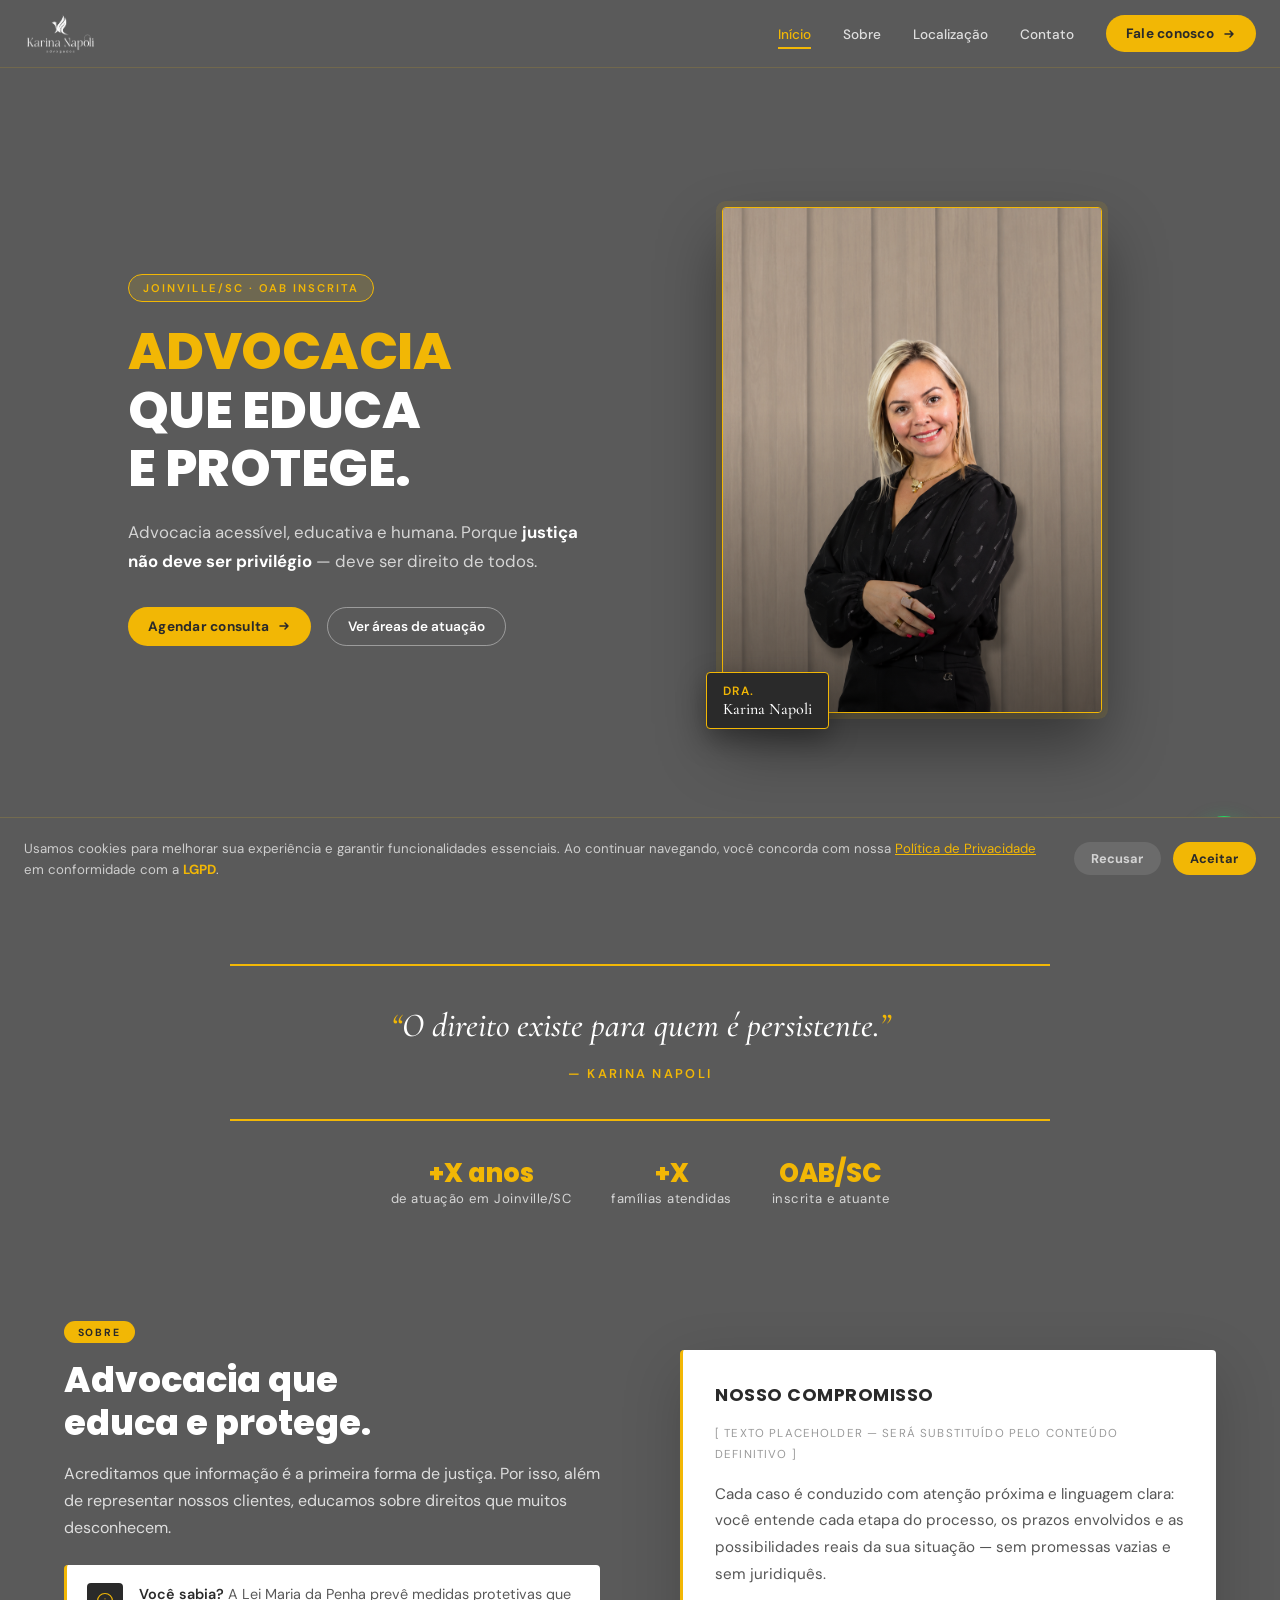
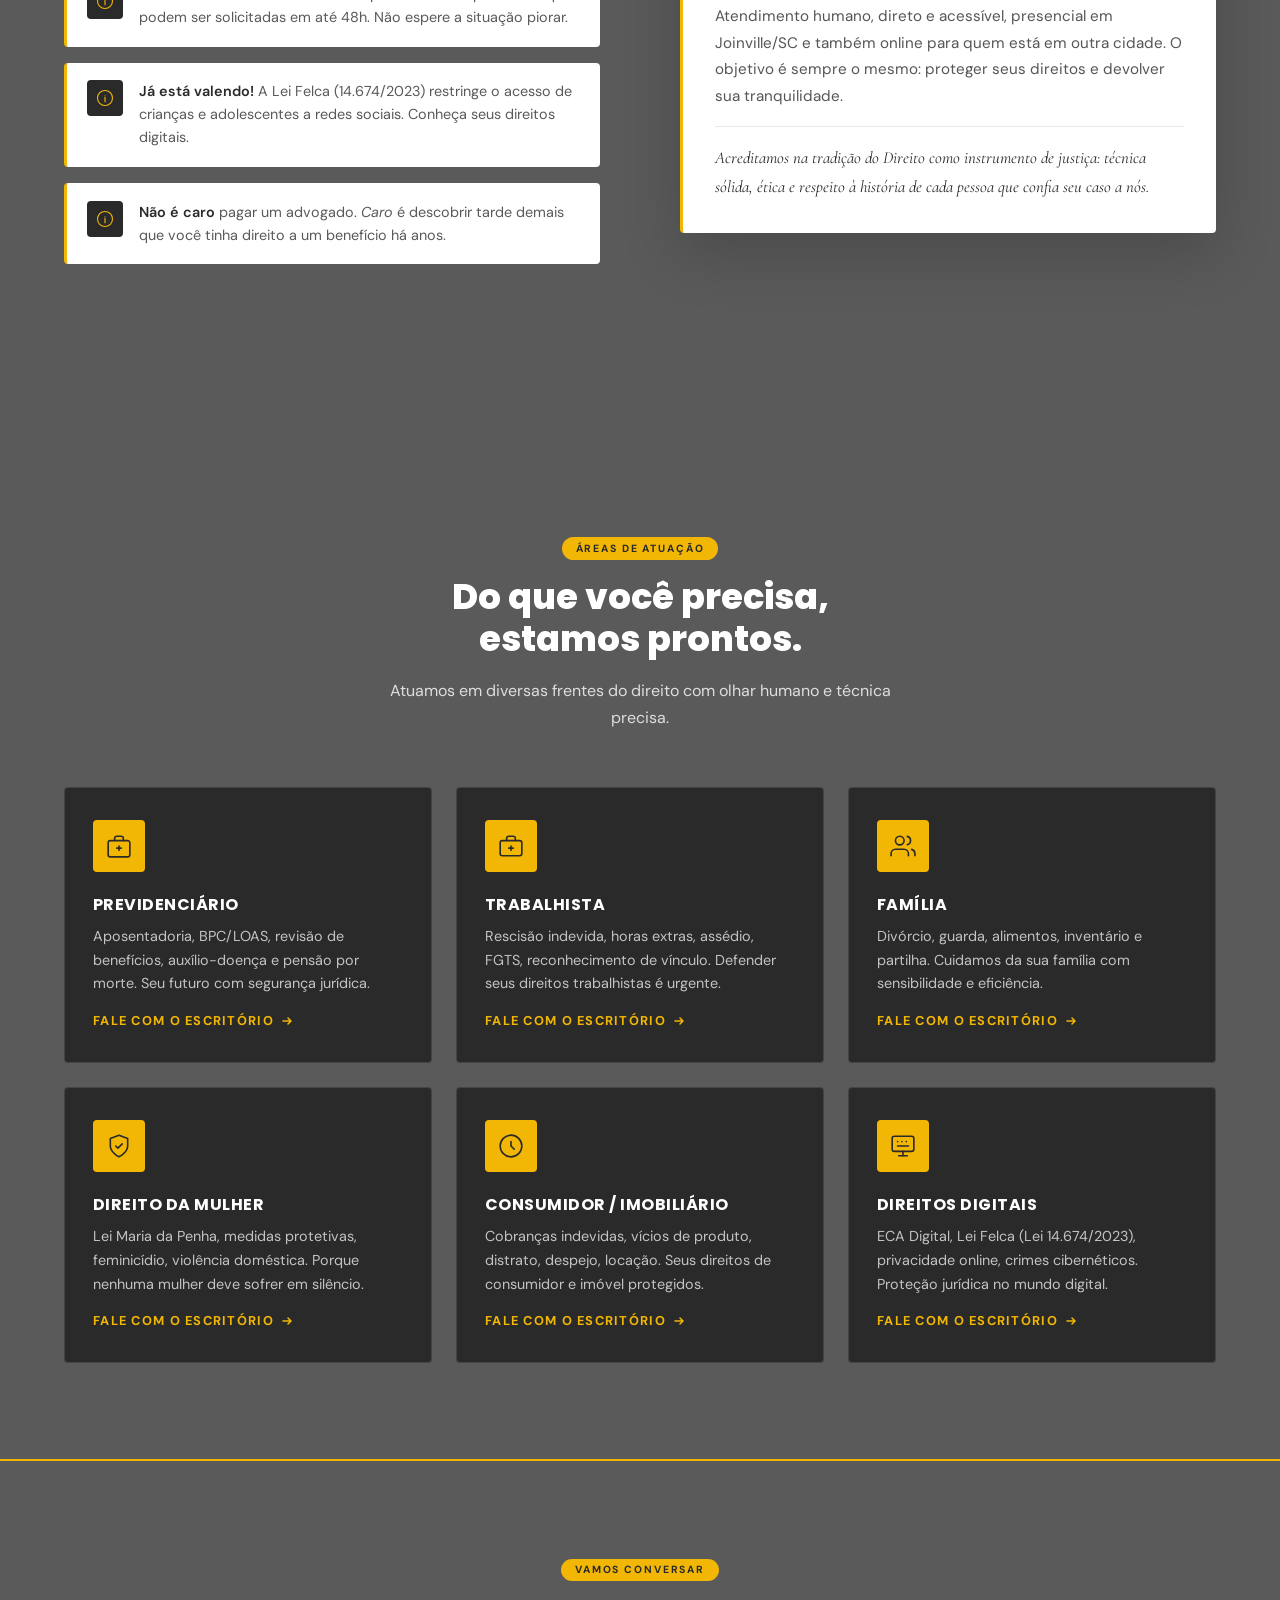
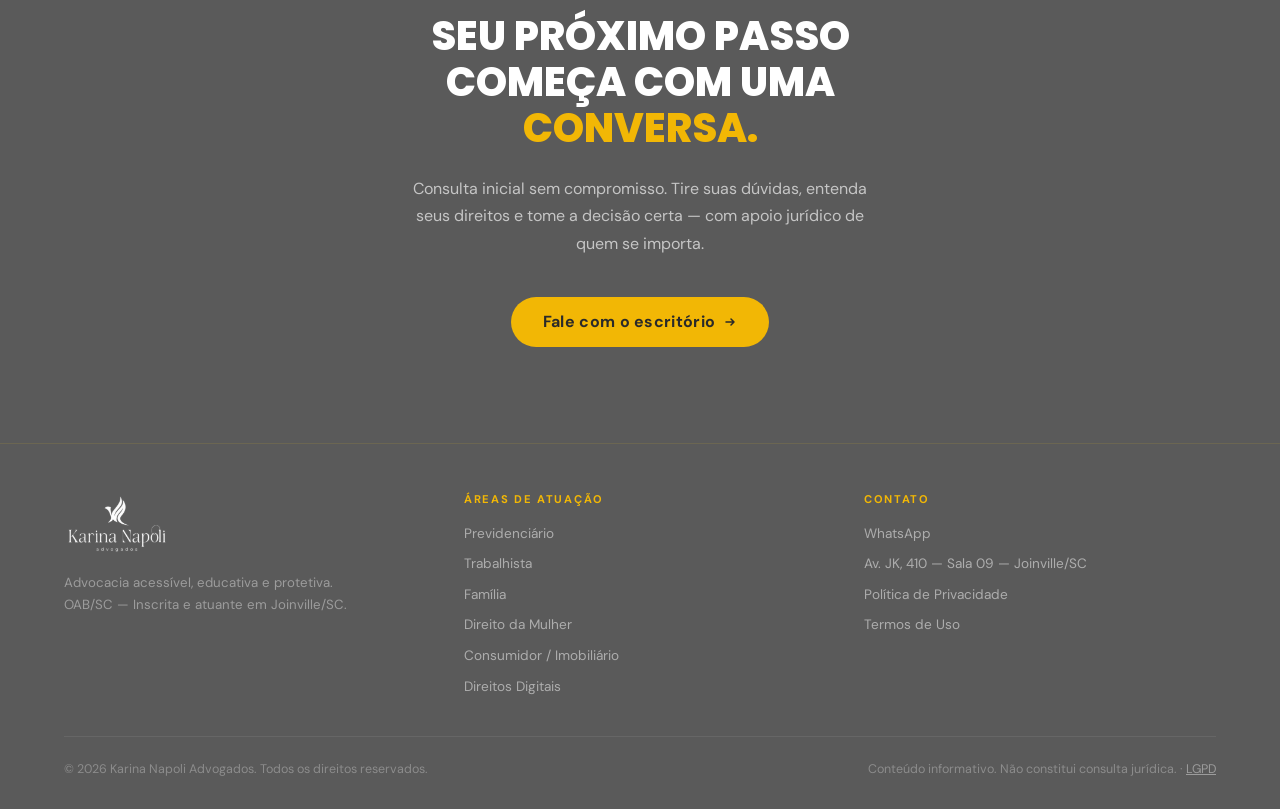
==== index.html @ d5159ac3 "fix: corrige nome "Napóli" → "Napoli" em todas as páginas Co-Authored-By: Claude Opus 4.8 (1M contex" ====
<!DOCTYPE html>
<html lang="pt-BR">
<head>
  <meta charset="UTF-8" />
  <meta name="viewport" content="width=device-width, initial-scale=1.0" />
  <title>Karina Napoli Advogados — Advocacia em Joinville/SC</title>
  <meta name="description" content="Advocacia acessível, educativa e protetiva em Joinville/SC. Previdenciário, Trabalhista, Família, Direito da Mulher, Consumidor e Direitos Digitais." />
  <link rel="canonical" href="https://project-lc61i.vercel.app/" />
  <link rel="icon" href="favicon.ico?v=2" sizes="any" />
  <link rel="icon" type="image/png" sizes="32x32" href="favicon-32x32.png?v=2" />
  <link rel="icon" type="image/png" sizes="16x16" href="favicon-16x16.png?v=2" />
  <link rel="icon" type="image/png" sizes="192x192" href="favicon-192.png?v=2" />
  <link rel="apple-touch-icon" sizes="180x180" href="apple-touch-icon.png?v=2" />
  <meta name="theme-color" content="#5A5A5A" />
  <meta property="og:type" content="website" />
  <meta property="og:locale" content="pt_BR" />
  <meta property="og:site_name" content="Karina Napoli Advogados" />
  <meta property="og:title" content="Karina Napoli Advogados — Advocacia em Joinville/SC" />
  <meta property="og:description" content="Advocacia acessível, educativa e protetiva em Joinville/SC. Previdenciário, Trabalhista, Família, Direito da Mulher, Consumidor e Direitos Digitais." />
  <meta property="og:url" content="https://project-lc61i.vercel.app/" />
  <meta property="og:image" content="https://project-lc61i.vercel.app/apple-touch-icon.png" />
  <meta name="twitter:card" content="summary" />
  <link rel="preconnect" href="https://fonts.googleapis.com" />
  <link rel="preconnect" href="https://fonts.gstatic.com" crossorigin />
  <link href="https://fonts.googleapis.com/css2?family=Cormorant+Garamond:ital,wght@0,500;0,600;1,500&family=Poppins:wght@700;800&family=DM+Sans:wght@400;500;600&display=swap" rel="stylesheet" />
  <link rel="stylesheet" href="styles.css" />
  <script type="application/ld+json">
  {
    "@context": "https://schema.org",
    "@type": "LegalService",
    "name": "Karina Napoli Advogados",
    "description": "Advocacia acessível, educativa e protetiva em Joinville/SC.",
    "url": "https://project-lc61i.vercel.app/",
    "image": "https://project-lc61i.vercel.app/apple-touch-icon.png",
    "telephone": "+55-47-99900-3325",
    "areaServed": "Joinville, SC",
    "address": {
      "@type": "PostalAddress",
      "streetAddress": "Av. Juscelino Kubitscheck, 410, Sala 09, Bloco B",
      "addressLocality": "Joinville",
      "addressRegion": "SC",
      "addressCountry": "BR"
    },
    "openingHours": ["Mo-Fr 08:00-18:00", "Sa 09:00-12:00"],
    "sameAs": ["https://www.instagram.com/"]
  }
  </script>
</head>
<body>

  <a href="#main" class="skip-link">Pular para o conteúdo</a>
  <!-- ══════════ NAVBAR ══════════ -->
  <header>
    <nav class="navbar" aria-label="Navegação principal">
      <a href="/" class="navbar__logo" aria-label="Karina Napoli Advogados — Página inicial">
        <img src="logo-branca-transparente.png" alt="Karina Napoli Advogados" height="44" style="height:44px;width:auto;display:block;" />
      </a>
      <button class="navbar__toggle" aria-label="Abrir menu" aria-expanded="false" aria-controls="nav-wrap" id="nav-toggle">
        <span></span><span></span><span></span>
      </button>
      <div class="navbar__nav-wrap" id="nav-wrap">
        <ul class="navbar__nav" role="list">
          <li><a href="/" aria-current="page" class="active">Início</a></li>
          <li><a href="/sobre">Sobre</a></li>
          <li><a href="/localizacao">Localização</a></li>
          <li><a href="/contato">Contato</a></li>
        </ul>
        <a href="/contato" class="btn-cta">
          Fale conosco
          <svg width="14" height="14" viewBox="0 0 14 14" fill="none" aria-hidden="true"><path d="M3 7h8M8 4l3 3-3 3" stroke="currentColor" stroke-width="1.5" stroke-linecap="round" stroke-linejoin="round"/></svg>
        </a>
      </div>
    </nav>
  </header>

  <main id="main">
<section class="hero" aria-label="Apresentação">
      <div class="hero__bg-dots" aria-hidden="true"></div>
      <div class="hero__orb hero__orb--1" aria-hidden="true"></div>
      <div class="hero__orb hero__orb--2" aria-hidden="true"></div>

      <div class="hero__inner">
        <div class="hero__content">
          <span class="hero__tag">Joinville/SC · OAB Inscrita</span>
          <h1 class="hero__title">
            <em>ADVOCACIA</em><br/>
            que educa<br/>
            e protege.
          </h1>
          <p class="hero__sub">
            Advocacia acessível, educativa e humana. Porque <strong style="color:var(--white)">justiça não deve ser privilégio</strong> — deve ser direito de todos.
          </p>
          <div class="hero__actions">
            <a href="https://wa.me/5547999003325?text=Ol%C3%A1%2C%20gostaria%20de%20agendar%20uma%20consulta." class="btn-cta" target="_blank" rel="noopener noreferrer">
              Agendar consulta
              <svg width="14" height="14" viewBox="0 0 14 14" fill="none" aria-hidden="true">
                <path d="M3 7h8M8 4l3 3-3 3" stroke="currentColor" stroke-width="1.5" stroke-linecap="round" stroke-linejoin="round"/>
              </svg>
            </a>
            <a href="#areas" class="btn-outline">Ver áreas de atuação</a>
          </div>
        </div>

        <div class="hero__photo-wrap">
          <div class="hero__photo-frame">
            <img
              src="ChatGPT Image 11 de jun. de 2026, 16_17_50.png"
              alt="Dra. Karina Napoli, advogada"
              width="600"
              height="800"
              loading="eager"
            />
            <div class="hero__photo-overlay" aria-hidden="true"></div>
          </div>
          <div class="hero__photo-badge">
            <p>Dra.</p>
            <span>Karina Napoli</span>
          </div>
        </div>
      </div>

      <!-- Signature gold curve -->
      <div class="hero__curve" aria-hidden="true">
        <svg class="curve-divider" viewBox="0 0 1440 80" preserveAspectRatio="none">
          <path class="signature-path" d="M0,40 C240,80 480,0 720,40 C960,80 1200,0 1440,40 L1440,80 L0,80 Z"
                fill="rgba(235,198,46,0.05)" stroke="none"/>
          <path class="signature-path" d="M0,40 C240,80 480,0 720,40 C960,80 1200,0 1440,40"
                fill="none" stroke="#EBC62E" stroke-width="1.2" opacity="0.4"
                style="animation-delay:.9s"/>
          <path d="M0,60 C360,80 720,40 1080,60 C1260,70 1380,55 1440,50 L1440,80 L0,80 Z"
                fill="var(--off-white)"/>
        </svg>
      </div>
    </section>
<section class="intro-strip" aria-label="Citação e trajetória">
      <div class="container">
        <div class="intro-quote reveal">
          <blockquote>
            <span class="q-mark" aria-hidden="true">“</span>O direito existe para quem é persistente.<span class="q-mark" aria-hidden="true">”</span>
            <cite>— Karina Napoli</cite>
          </blockquote>
        </div>

        <!-- Bloco de trajetória / tempo de mercado (texto placeholder — ajustar com dados reais) -->
        <div class="intro-history reveal">
          <div class="intro-history__item">
            <strong>+X anos</strong>
            <span>de atuação em Joinville/SC</span>
          </div>
          <div class="intro-history__item">
            <strong>+X</strong>
            <span>famílias atendidas</span>
          </div>
          <div class="intro-history__item">
            <strong>OAB/SC</strong>
            <span>inscrita e atuante</span>
          </div>
        </div>
      </div>
    </section>
<section class="sobre" id="sobre" aria-labelledby="sobre-title">
      <div class="container">

        <div class="sobre__grid">
          <div class="sobre__text reveal">
            <span class="section-label">Sobre</span>
            <h2 class="section-title" id="sobre-title">Advocacia que<br/>educa e protege.</h2>
            <p class="section-desc">
              Acreditamos que informação é a primeira forma de justiça. Por isso, além de representar nossos clientes, educamos sobre direitos que muitos desconhecem.
            </p>

            <div class="sabia-cards">
              <div class="sabia-card">
                <div class="sabia-card__icon" aria-hidden="true">
                  <svg viewBox="0 0 24 24"><path d="M12 22C6.48 22 2 17.52 2 12S6.48 2 12 2s10 4.48 10 10-4.48 10-10 10zm0-11v6m0-8h.01"/></svg>
                </div>
                <p class="sabia-card__text">
                  <strong>Você sabia?</strong> A Lei Maria da Penha prevê medidas protetivas que podem ser solicitadas em até 48h. Não espere a situação piorar.
                </p>
              </div>
              <div class="sabia-card">
                <div class="sabia-card__icon" aria-hidden="true">
                  <svg viewBox="0 0 24 24"><path d="M12 22C6.48 22 2 17.52 2 12S6.48 2 12 2s10 4.48 10 10-4.48 10-10 10zm0-11v6m0-8h.01"/></svg>
                </div>
                <p class="sabia-card__text">
                  <strong>Já está valendo!</strong> A Lei Felca (14.674/2023) restringe o acesso de crianças e adolescentes a redes sociais. Conheça seus direitos digitais.
                </p>
              </div>
              <div class="sabia-card">
                <div class="sabia-card__icon" aria-hidden="true">
                  <svg viewBox="0 0 24 24"><path d="M12 22C6.48 22 2 17.52 2 12S6.48 2 12 2s10 4.48 10 10-4.48 10-10 10zm0-11v6m0-8h.01"/></svg>
                </div>
                <p class="sabia-card__text">
                  <strong>Não é caro</strong> pagar um advogado. <em>Caro</em> é descobrir tarde demais que você tinha direito a um benefício há anos.
                </p>
              </div>
            </div>
          </div>

          <!-- Foto substituída por conteúdo textual expandido (FASE 4.1) -->
          <div class="sobre__visual reveal">
            <div class="sobre__panel">
              <h3>Nosso compromisso</h3>
              <p class="placeholder-note">[ Texto placeholder — será substituído pelo conteúdo definitivo ]</p>
              <p>
                Cada caso é conduzido com atenção próxima e linguagem clara: você entende cada etapa
                do processo, os prazos envolvidos e as possibilidades reais da sua situação — sem
                promessas vazias e sem juridiquês.
              </p>
              <p>
                Atendimento humano, direto e acessível, presencial em Joinville/SC e também online
                para quem está em outra cidade. O objetivo é sempre o mesmo: proteger seus direitos
                e devolver sua tranquilidade.
              </p>
              <p class="sobre__tradicao">
                Acreditamos na tradição do Direito como instrumento de justiça: técnica sólida,
                ética e respeito à história de cada pessoa que confia seu caso a nós.
              </p>
            </div>
          </div>
        </div>

      </div>
    </section>
<section class="areas" id="areas" aria-labelledby="areas-title">
      <div class="container">
        <div class="areas__head reveal">
          <span class="section-label">Áreas de Atuação</span>
          <h2 class="section-title" id="areas-title">Do que você precisa,<br/>estamos prontos.</h2>
          <p class="section-desc">Atuamos em diversas frentes do direito com olhar humano e técnica precisa.</p>
        </div>

        <div class="areas__grid">

          <article class="area-card reveal">
            <div class="area-card__icon" aria-hidden="true">
              <svg viewBox="0 0 24 24"><path d="M20 7H4C2.9 7 2 7.9 2 9v11c0 1.1.9 2 2 2h16c1.1 0 2-.9 2-2V9c0-1.1-.9-2-2-2z"/><path d="M16 7V5a2 2 0 00-2-2h-4a2 2 0 00-2 2v2"/><line x1="12" y1="12" x2="12" y2="16"/><line x1="10" y1="14" x2="14" y2="14"/></svg>
            </div>
            <h3 class="area-card__title">Previdenciário</h3>
            <p class="area-card__desc">Aposentadoria, BPC/LOAS, revisão de benefícios, auxílio-doença e pensão por morte. Seu futuro com segurança jurídica.</p>
            <a href="https://www.instagram.com/p/DZVb6u3xHnd/" class="area-card__link" target="_blank" rel="noopener noreferrer" aria-label="Ver publicação sobre Previdenciário no Instagram">
              <span class="area-card__link-label">Fale com o escritório</span>
              <svg width="14" height="14" viewBox="0 0 14 14" fill="none" aria-hidden="true"><path d="M3 7h8M8 4l3 3-3 3" stroke="currentColor" stroke-width="1.5" stroke-linecap="round" stroke-linejoin="round"/></svg>
            </a>
          </article>

          <article class="area-card reveal">
            <div class="area-card__icon" aria-hidden="true">
              <svg viewBox="0 0 24 24"><rect x="2" y="7" width="20" height="14" rx="2"/><path d="M16 7V5a2 2 0 00-2-2h-4a2 2 0 00-2 2v2"/><path d="M12 12v4"/><path d="M10 14h4"/></svg>
            </div>
            <h3 class="area-card__title">Trabalhista</h3>
            <p class="area-card__desc">Rescisão indevida, horas extras, assédio, FGTS, reconhecimento de vínculo. Defender seus direitos trabalhistas é urgente.</p>
            <a href="https://www.instagram.com/p/DaV6LTcGHap/" class="area-card__link" target="_blank" rel="noopener noreferrer" aria-label="Ver publicação sobre Trabalhista no Instagram">
              <span class="area-card__link-label">Fale com o escritório</span>
              <svg width="14" height="14" viewBox="0 0 14 14" fill="none" aria-hidden="true"><path d="M3 7h8M8 4l3 3-3 3" stroke="currentColor" stroke-width="1.5" stroke-linecap="round" stroke-linejoin="round"/></svg>
            </a>
          </article>

          <article class="area-card reveal">
            <div class="area-card__icon" aria-hidden="true">
              <svg viewBox="0 0 24 24"><path d="M17 21v-2a4 4 0 00-4-4H5a4 4 0 00-4 4v2"/><circle cx="9" cy="7" r="4"/><path d="M23 21v-2a4 4 0 00-3-3.87"/><path d="M16 3.13a4 4 0 010 7.75"/></svg>
            </div>
            <h3 class="area-card__title">Família</h3>
            <p class="area-card__desc">Divórcio, guarda, alimentos, inventário e partilha. Cuidamos da sua família com sensibilidade e eficiência.</p>
            <a href="https://www.instagram.com/p/DZ-22b6hetA/" class="area-card__link" target="_blank" rel="noopener noreferrer" aria-label="Ver publicação sobre Família no Instagram">
              <span class="area-card__link-label">Fale com o escritório</span>
              <svg width="14" height="14" viewBox="0 0 14 14" fill="none" aria-hidden="true"><path d="M3 7h8M8 4l3 3-3 3" stroke="currentColor" stroke-width="1.5" stroke-linecap="round" stroke-linejoin="round"/></svg>
            </a>
          </article>

          <article class="area-card reveal">
            <div class="area-card__icon" aria-hidden="true">
              <svg viewBox="0 0 24 24"><path d="M12 22s8-4 8-10V5l-8-3-8 3v7c0 6 8 10 8 10z"/><path d="M9 12l2 2 4-4"/></svg>
            </div>
            <h3 class="area-card__title">Direito da Mulher</h3>
            <p class="area-card__desc">Lei Maria da Penha, medidas protetivas, feminicídio, violência doméstica. Porque nenhuma mulher deve sofrer em silêncio.</p>
            <a href="/contato" class="area-card__link" aria-label="Fale com o escritório sobre Direito da Mulher">
              <span class="area-card__link-label">Fale com o escritório</span>
              <svg width="14" height="14" viewBox="0 0 14 14" fill="none" aria-hidden="true"><path d="M3 7h8M8 4l3 3-3 3" stroke="currentColor" stroke-width="1.5" stroke-linecap="round" stroke-linejoin="round"/></svg>
            </a>
          </article>

          <article class="area-card reveal">
            <div class="area-card__icon" aria-hidden="true">
              <svg viewBox="0 0 24 24"><circle cx="12" cy="12" r="10"/><path d="M12 8v4l3 3"/></svg>
            </div>
            <h3 class="area-card__title">Consumidor / Imobiliário</h3>
            <p class="area-card__desc">Cobranças indevidas, vícios de produto, distrato, despejo, locação. Seus direitos de consumidor e imóvel protegidos.</p>
            <a href="/contato" class="area-card__link" aria-label="Fale com o escritório sobre Consumidor e Imobiliário">
              <span class="area-card__link-label">Fale com o escritório</span>
              <svg width="14" height="14" viewBox="0 0 14 14" fill="none" aria-hidden="true"><path d="M3 7h8M8 4l3 3-3 3" stroke="currentColor" stroke-width="1.5" stroke-linecap="round" stroke-linejoin="round"/></svg>
            </a>
          </article>

          <article class="area-card reveal">
            <div class="area-card__icon" aria-hidden="true">
              <svg viewBox="0 0 24 24"><rect x="2" y="3" width="20" height="14" rx="2"/><path d="M8 21h8"/><path d="M12 17v4"/><path d="M7 8h.01M11 8h.01M15 8h.01M7 12h10"/></svg>
            </div>
            <h3 class="area-card__title">Direitos Digitais</h3>
            <p class="area-card__desc">ECA Digital, Lei Felca (Lei 14.674/2023), privacidade online, crimes cibernéticos. Proteção jurídica no mundo digital.</p>
            <a href="/contato" class="area-card__link" aria-label="Fale com o escritório sobre Direitos Digitais">
              <span class="area-card__link-label">Fale com o escritório</span>
              <svg width="14" height="14" viewBox="0 0 14 14" fill="none" aria-hidden="true"><path d="M3 7h8M8 4l3 3-3 3" stroke="currentColor" stroke-width="1.5" stroke-linecap="round" stroke-linejoin="round"/></svg>
            </a>
          </article>

        </div>
      </div>
    </section>

    <!-- ══════════ CTA HOME → CONTATO ══════════ -->
    <section class="cta-final" aria-labelledby="home-cta-title">
      <div class="container">
        <div class="cta-final__inner reveal">
          <span class="section-label">Vamos Conversar</span>
          <h2 class="cta-final__title" id="home-cta-title">
            Seu próximo passo<br/>
            começa com uma<br/>
            <em>conversa.</em>
          </h2>
          <p class="cta-final__sub">
            Consulta inicial sem compromisso. Tire suas dúvidas, entenda seus direitos
            e tome a decisão certa — com apoio jurídico de quem se importa.
          </p>
          <a href="/contato" class="btn-cta" style="font-size:1rem;padding:.9rem 2rem">
            Fale com o escritório
            <svg width="14" height="14" viewBox="0 0 14 14" fill="none" aria-hidden="true"><path d="M3 7h8M8 4l3 3-3 3" stroke="currentColor" stroke-width="1.5" stroke-linecap="round" stroke-linejoin="round"/></svg>
          </a>
        </div>
      </div>
    </section>
  </main>

  <!-- ══════════ FOOTER ══════════ -->
  <footer aria-label="Rodapé">
    <div class="container">
      <div class="footer__inner">
        <div class="footer__brand">
          <a href="/" class="footer__brand-logo" aria-label="Karina Napoli Advogados">
            <img src="logo-branca-transparente.png" alt="Karina Napoli Advogados" height="64" style="height:64px;width:auto;display:block;" />
          </a>
          <p class="footer__brand-desc">
            Advocacia acessível, educativa e protetiva.<br/>
            OAB/SC — Inscrita e atuante em Joinville/SC.
          </p>
        </div>

        <nav aria-label="Links do rodapé">
          <div class="footer__col">
            <h4>Áreas de Atuação</h4>
            <ul class="footer__links" role="list">
              <li><a href="/#areas">Previdenciário</a></li>
              <li><a href="/#areas">Trabalhista</a></li>
              <li><a href="/#areas">Família</a></li>
              <li><a href="/#areas">Direito da Mulher</a></li>
              <li><a href="/#areas">Consumidor / Imobiliário</a></li>
              <li><a href="/#areas">Direitos Digitais</a></li>
            </ul>
          </div>
        </nav>

        <div class="footer__col">
          <h4>Contato</h4>
          <ul class="footer__links" role="list">
            <li><a href="https://wa.me/5547999003325" target="_blank" rel="noopener noreferrer">WhatsApp</a></li>
            <li><a href="/localizacao">Av. JK, 410 — Sala 09 — Joinville/SC</a></li>
            <li><a href="#" aria-label="Política de Privacidade">Política de Privacidade</a></li>
            <li><a href="#" aria-label="Termos de Uso">Termos de Uso</a></li>
          </ul>
        </div>
      </div>

      <div class="footer__bottom">
        <p>© 2026 Karina Napoli Advogados. Todos os direitos reservados.</p>
        <p>
          Conteúdo informativo. Não constitui consulta jurídica. ·
          <a href="#">LGPD</a>
        </p>
      </div>
    </div>
  </footer>

  <!-- ══════════ FLOATING WHATSAPP ══════════ -->
  <a
    href="https://wa.me/5547999003325?text=Ol%C3%A1%2C%20gostaria%20de%20agendar%20uma%20consulta."
    class="float-wa"
    target="_blank"
    rel="noopener noreferrer"
    aria-label="Falar no WhatsApp"
  >
    <svg viewBox="0 0 24 24" aria-hidden="true">
      <path d="M17.472 14.382c-.297-.149-1.758-.867-2.03-.967-.273-.099-.471-.148-.67.15-.197.297-.767.966-.94 1.164-.173.199-.347.223-.644.075-.297-.15-1.255-.463-2.39-1.475-.883-.788-1.48-1.761-1.653-2.059-.173-.297-.018-.458.13-.606.134-.133.298-.347.446-.52.149-.174.198-.298.298-.497.099-.198.05-.371-.025-.52-.075-.149-.669-1.612-.916-2.207-.242-.579-.487-.5-.669-.51-.173-.008-.371-.01-.57-.01-.198 0-.52.074-.792.372-.272.297-1.04 1.016-1.04 2.479 0 1.462 1.065 2.875 1.213 3.074.149.198 2.096 3.2 5.077 4.487.709.306 1.262.489 1.694.625.712.227 1.36.195 1.871.118.571-.085 1.758-.719 2.006-1.413.248-.694.248-1.289.173-1.413-.074-.124-.272-.198-.57-.347m-5.421 7.403h-.004a9.87 9.87 0 01-5.031-1.378l-.361-.214-3.741.982.998-3.648-.235-.374a9.86 9.86 0 01-1.51-5.26c.001-5.45 4.436-9.884 9.888-9.884 2.64 0 5.122 1.03 6.988 2.898a9.825 9.825 0 012.893 6.994c-.003 5.45-4.437 9.884-9.885 9.884m8.413-18.297A11.815 11.815 0 0012.05 0C5.495 0 .16 5.335.157 11.892c0 2.096.547 4.142 1.588 5.945L.057 24l6.305-1.654a11.882 11.882 0 005.683 1.448h.005c6.554 0 11.89-5.335 11.893-11.893a11.821 11.821 0 00-3.48-8.413z"/>
    </svg>
  </a>

  <!-- ══════════ COOKIE BANNER ══════════ -->
  <div class="cookie-banner" id="cookie-banner" role="region" aria-label="Aviso de cookies">
    <p>
      Usamos cookies para melhorar sua experiência e garantir funcionalidades essenciais.
      Ao continuar navegando, você concorda com nossa
      <a href="#" aria-label="Política de Privacidade">Política de Privacidade</a>
      em conformidade com a <strong style="color:var(--gold-300)">LGPD</strong>.
    </p>
    <div class="cookie-banner__actions">
      <button class="btn-cookie btn-cookie--deny" id="cookie-deny">Recusar</button>
      <button class="btn-cookie btn-cookie--accept" id="cookie-accept">Aceitar</button>
    </div>
  </div>

  <script src="script.js" defer></script>

</body>
</html>
---- styles.css ----
*, *::before, *::after { box-sizing: border-box; margin: 0; padding: 0; }

    :root {
      /* ─── NOVA PALETA (sem azul) ─── */
      --bg-main: #5A5A5A;      /* fundo principal — cor única e sólida em toda a página */
      --card-bg: #FFFFFF;      /* cards de depoimento / versão A */
      --card-bg-alt: #2A2A2A;  /* cards versão B (área de atuação) */
      --gray-dark: #2A2A2A;    /* textos e detalhes de contraste */
      --gray-light: #9A9A9A;   /* textos secundários */
      --gold: #F2B705;         /* único acento de cor */

      /* Aliases legados repontados p/ nova paleta (mantém classes existentes) */
      --navy-900: var(--gray-dark);
      --navy-700: var(--gray-dark);
      --slate-600: var(--bg-main);
      --navy-quote: var(--bg-main);
      --royal-500: var(--gold);
      --gold-500: var(--gold);
      --gold-400: var(--gold);
      --gold-300: var(--gold);
      --white: #FFFFFF;
      --off-white: var(--bg-main);
      --font-serif: 'Cormorant Garamond', Georgia, serif;
      --font-sans: 'Poppins', sans-serif;
      --font-body: 'DM Sans', sans-serif;
      --radius-pill: 4px;      /* elementos retos/angulares */
      --radius-card: 4px;
    }

    html { scroll-behavior: smooth; }

    body {
      font-family: var(--font-body);
      font-size: 16px;
      color: var(--white);
      background: var(--bg-main);
      overflow-x: hidden;
    }

    /* ─── SKIP LINK ─── */
    .skip-link {
      position: absolute;
      top: -100%;
      left: 1rem;
      background: var(--gold-400);
      color: var(--navy-900);
      padding: .5rem 1rem;
      border-radius: 0 0 8px 8px;
      font-weight: 600;
      z-index: 9999;
      transition: top .2s;
    }
    .skip-link:focus { top: 0; }

    /* ─── NAVBAR ─── */
    .navbar {
      position: fixed;
      top: 0; left: 0; right: 0;
      background: var(--bg-main);
      z-index: 1000;
      padding: 0 1.5rem;
      height: 68px;
      display: flex;
      align-items: center;
      justify-content: space-between;
      border-bottom: 1px solid rgba(242,183,5,.15);
    }

    .navbar__logo {
      display: flex;
      align-items: center;
      gap: .75rem;
      text-decoration: none;
    }
    .navbar__logo-text {
      display: flex;
      flex-direction: column;
      line-height: 1.1;
    }
    .navbar__logo-name {
      font-family: var(--font-serif);
      font-weight: 600;
      font-size: 1.1rem;
      color: var(--white);
      letter-spacing: .02em;
    }
    .navbar__logo-sub {
      font-family: var(--font-body);
      font-size: .65rem;
      font-weight: 600;
      letter-spacing: .18em;
      text-transform: uppercase;
      color: var(--gold-400);
    }

    .navbar__nav {
      display: flex;
      align-items: center;
      gap: 2rem;
      list-style: none;
    }
    .navbar__nav a {
      font-family: var(--font-body);
      font-size: .85rem;
      font-weight: 500;
      color: rgba(255,255,255,.8);
      text-decoration: none;
      transition: color .2s;
    }
    .navbar__nav a:hover,
    .navbar__nav a:focus-visible { color: var(--gold-400); }

    .btn-cta {
      display: inline-flex;
      align-items: center;
      gap: .5rem;
      background: var(--gold-400);
      color: var(--navy-900);
      font-family: var(--font-body);
      font-weight: 700;
      font-size: .85rem;
      padding: .6rem 1.25rem;
      border-radius: 50px;
      text-decoration: none;
      border: none;
      cursor: pointer;
      transition: background .2s, transform .15s;
      letter-spacing: .02em;
    }
    .btn-cta:hover,
    .btn-cta:focus-visible {
      background: var(--gold-300);
      transform: translateY(-1px);
    }
    .btn-cta:active { transform: translateY(0); }

    .navbar__toggle {
      display: none;
      background: none;
      border: none;
      cursor: pointer;
      padding: .5rem;
    }
    .navbar__toggle span {
      display: block;
      width: 22px;
      height: 2px;
      background: var(--white);
      margin: 5px 0;
      transition: .3s;
      border-radius: 2px;
    }

    /* mobile nav */
    @media (max-width: 767px) {
      .navbar__nav-wrap {
        position: fixed;
        top: 68px; left: 0; right: 0;
        background: var(--bg-main);
        padding: 1.5rem;
        flex-direction: column;
        gap: 1.25rem;
        transform: translateY(-120%);
        transition: transform .3s ease;
        display: flex;
      }
      .navbar__nav-wrap.open { transform: translateY(0); }
      .navbar__nav { flex-direction: column; gap: 1rem; }
      .navbar__toggle { display: block; }
    }
    @media (min-width: 768px) {
      .navbar__nav-wrap { display: flex; align-items: center; gap: 2rem; }
    }

    /* ─── HERO ─── */
    .hero {
      min-height: 100dvh;
      background: var(--bg-main);
      position: relative;
      overflow: hidden;
      display: flex;
      align-items: center;
      padding-top: 68px;
    }

    /* pontos/partículas removidos (FASE 2) */
    .hero__bg-dots { display: none; }

    /* curva ondulada removida (FASE 2 — bordas retas) */
    .hero__curve { display: none; }
    .curve-divider {
      display: block;
      width: 100%;
    }

    .signature-path {
      stroke-dasharray: 1200;
      stroke-dashoffset: 1200;
      animation: drawCurve 2s ease-out 0.6s forwards;
    }
    @keyframes drawCurve {
      to { stroke-dashoffset: 0; }
    }
    @media (prefers-reduced-motion: reduce) {
      .signature-path { animation: none; stroke-dashoffset: 0; }
    }

    .hero__inner {
      position: relative;
      z-index: 2;
      max-width: 1200px;
      margin: 0 auto;
      padding: 5rem 1.5rem 8rem;
      display: grid;
      grid-template-columns: 1fr 1fr;
      gap: 4rem;
      align-items: center;
    }
    @media (max-width: 767px) {
      .hero__inner {
        grid-template-columns: 1fr;
        gap: 2.5rem;
        padding: 3rem 1.25rem 6rem;
      }
    }

    .hero__tag {
      display: inline-block;
      background: rgba(250,202,18,.12);
      border: 1px solid var(--gold-400);
      color: var(--gold-400);
      font-family: var(--font-body);
      font-size: .7rem;
      font-weight: 600;
      letter-spacing: .18em;
      text-transform: uppercase;
      padding: .35rem .9rem;
      border-radius: 50px;
      margin-bottom: 1.25rem;
    }

    .hero__title {
      font-family: var(--font-sans);
      font-weight: 800;
      font-size: clamp(1.8rem, 4.5vw, 3.2rem);
      line-height: 1.15;
      color: var(--white);
      text-transform: uppercase;
      letter-spacing: -.01em;
      margin-bottom: 1.25rem;
    }
    .hero__title em {
      font-style: normal;
      color: var(--gold-500);
    }

    .hero__sub {
      font-family: var(--font-body);
      font-size: 1.05rem;
      line-height: 1.7;
      color: rgba(255,255,255,.75);
      max-width: 480px;
      margin-bottom: 2rem;
    }

    .hero__actions {
      display: flex;
      gap: 1rem;
      flex-wrap: wrap;
    }

    .btn-outline {
      display: inline-flex;
      align-items: center;
      gap: .5rem;
      background: transparent;
      color: var(--white);
      font-family: var(--font-body);
      font-weight: 600;
      font-size: .85rem;
      padding: .6rem 1.25rem;
      border-radius: 50px;
      text-decoration: none;
      border: 1px solid rgba(255,255,255,.4);
      transition: border-color .2s, color .2s;
    }
    .btn-outline:hover,
    .btn-outline:focus-visible {
      border-color: var(--gold-400);
      color: var(--gold-400);
    }

    .hero__photo-wrap {
      position: relative;
      width: 100%;
      max-width: 380px;
      margin: 0 auto;
    }
    .hero__photo-frame {
      position: relative;
      border-radius: var(--radius-card);
      overflow: hidden;
      border: 1px solid var(--gold-400);
      box-shadow: 0 0 0 6px rgba(242,183,5,.1), 0 32px 64px rgba(0,0,0,.4);
      max-width: 380px;
      width: 100%;
      aspect-ratio: 3/4;
    }
    .hero__photo-frame img {
      width: 100%;
      height: 100%;
      object-fit: cover;
      display: block;
    }
    .hero__photo-overlay {
      position: absolute;
      inset: 0;
      background: linear-gradient(to top, rgba(0,0,0,.5) 0%, transparent 60%);
    }
    /* card "invadindo" levemente a borda inferior da foto (FASE 2) */
    .hero__photo-badge {
      position: absolute;
      bottom: -1rem;
      left: -1rem;
      background: var(--gray-dark);
      border: 1px solid var(--gold);
      border-radius: 4px;
      padding: .6rem 1rem;
      box-shadow: 0 10px 28px rgba(0,0,0,.35);
      z-index: 3;
    }
    .hero__photo-badge p {
      font-family: var(--font-body);
      font-size: .75rem;
      color: var(--gold-400);
      font-weight: 600;
      letter-spacing: .12em;
      text-transform: uppercase;
    }
    .hero__photo-badge span {
      font-family: var(--font-serif);
      font-size: 1rem;
      color: var(--white);
      font-weight: 500;
      display: block;
    }

    /* orbs desfocados removidos (FASE 2) */
    .hero__orb { display: none; }

    /* ─── SECTION COMMONS ─── */
    .section-label {
      display: inline-block;
      background: var(--gold-400);
      color: var(--navy-900);
      font-family: var(--font-body);
      font-size: .65rem;
      font-weight: 700;
      letter-spacing: .18em;
      text-transform: uppercase;
      padding: .3rem .85rem;
      border-radius: 50px;
      margin-bottom: 1rem;
    }

    .section-title {
      font-family: var(--font-sans);
      font-weight: 800;
      font-size: clamp(1.4rem, 3vw, 2.2rem);
      line-height: 1.2;
      color: var(--white);
    }
    .section-title--white { color: var(--white); }

    .section-desc {
      font-family: var(--font-body);
      font-size: 1rem;
      line-height: 1.7;
      color: rgba(255,255,255,.8);
      max-width: 560px;
    }
    .section-desc--white { color: rgba(255,255,255,.7); }

    .container {
      max-width: 1200px;
      margin: 0 auto;
      padding: 0 1.5rem;
    }

    /* ─── ÁREAS DE ATUAÇÃO ─── */
    .areas {
      background: var(--bg-main);
      padding: 6rem 0;
      position: relative;
    }

    .areas__head {
      text-align: center;
      margin-bottom: 3.5rem;
    }
    .areas__head .section-desc {
      margin: 1rem auto 0;
    }

    .areas__grid {
      display: grid;
      grid-template-columns: repeat(auto-fit, minmax(280px, 1fr));
      gap: 1.5rem;
    }

    /* Cards de área — versão escolhida: cinza escuro (Versão B) */
    .area-card {
      background: var(--card-bg-alt);
      border: 1px solid rgba(255,255,255,.12);
      border-radius: 4px;
      padding: 2rem 1.75rem;
      position: relative;
      overflow: hidden;
      transition: transform .25s, box-shadow .25s, border-color .25s;
    }
    .area-card::before {
      content: '';
      position: absolute;
      top: 0; left: 0; right: 0;
      height: 3px;
      background: var(--gold);
      transform: scaleX(0);
      transform-origin: left;
      transition: transform .3s ease;
    }
    .area-card:hover {
      transform: translateY(-4px);
      box-shadow: 0 12px 36px rgba(0,0,0,.4);
      border-color: var(--gold);
    }
    .area-card:hover::before { transform: scaleX(1); }

    .area-card__icon {
      width: 52px;
      height: 52px;
      background: var(--gold);
      border-radius: 4px;
      display: flex;
      align-items: center;
      justify-content: center;
      margin-bottom: 1.25rem;
    }
    .area-card__icon svg {
      width: 26px;
      height: 26px;
      stroke: var(--gray-dark);
      fill: none;
      stroke-width: 1.5;
      stroke-linecap: round;
      stroke-linejoin: round;
    }

    .area-card__title {
      font-family: var(--font-sans);
      font-weight: 700;
      font-size: 1rem;
      color: var(--white);
      margin-bottom: .5rem;
      text-transform: uppercase;
      letter-spacing: .03em;
    }
    .area-card__desc {
      font-family: var(--font-body);
      font-size: .9rem;
      line-height: 1.65;
      color: rgba(255,255,255,.72);
    }
    .area-card__link {
      display: inline-flex;
      align-items: center;
      gap: .4rem;
      margin-top: 1rem;
      font-family: var(--font-body);
      font-size: .8rem;
      font-weight: 700;
      letter-spacing: .1em;
      text-transform: uppercase;
      color: var(--gold);
      text-decoration: none;
      transition: gap .2s;
    }
    .area-card__link:hover { gap: .7rem; }

    /* ─── QUOTE / AUTORIDADE ─── */
    .quote-section {
      background: var(--navy-quote);
      padding: 5rem 0;
      position: relative;
      overflow: hidden;
    }

    .quote-inner {
      position: relative;
      z-index: 1;
      text-align: center;
      max-width: 780px;
      margin: 0 auto;
      padding: 3.5rem 5rem;
    }

    .quote-mark--open,
    .quote-mark--close {
      font-family: var(--font-serif);
      font-size: 7rem;
      line-height: 1;
      color: var(--gold-400);
      opacity: .65;
      position: absolute;
      user-select: none;
    }
    .quote-mark--open { top: .5rem; left: 1.5rem; }
    .quote-mark--close { bottom: .5rem; right: 1.5rem; transform: rotate(180deg); }

    .quote-text {
      font-family: var(--font-serif);
      font-size: clamp(1.25rem, 2.8vw, 1.85rem);
      font-weight: 500;
      line-height: 1.65;
      color: var(--white);
      font-style: italic;
    }
    .quote-text strong {
      font-style: normal;
      font-weight: 700;
      color: var(--white);
    }
    .quote-text strong em {
      color: var(--gold-400);
      font-style: italic;
    }

    /* ─── SOBRE / VOCÊ SABIA ─── */
    .sobre {
      padding: 6rem 0;
      background: var(--bg-main);
    }

    .sobre__grid {
      display: grid;
      grid-template-columns: 1fr 1fr;
      gap: 5rem;
      align-items: center;
      margin-bottom: 5rem;
    }
    @media (max-width: 767px) {
      .sobre__grid { grid-template-columns: 1fr; gap: 2.5rem; }
      .sobre__grid--reverse .sobre__visual { order: -1; }
    }

    .sobre__text .section-desc { margin: 1rem 0 1.5rem; }

    .sabia-cards {
      display: flex;
      flex-direction: column;
      gap: 1rem;
      margin-top: 1.5rem;
    }
    .sabia-card {
      display: flex;
      gap: 1rem;
      align-items: flex-start;
      background: var(--card-bg);
      border-radius: 4px;
      padding: 1.1rem 1.25rem;
      border-left: 3px solid var(--gold);
    }
    .sabia-card__icon {
      flex-shrink: 0;
      width: 36px;
      height: 36px;
      background: var(--gray-dark);
      border-radius: 4px;
      display: flex;
      align-items: center;
      justify-content: center;
    }
    .sabia-card__icon svg {
      width: 18px; height: 18px;
      stroke: var(--gold-400);
      fill: none;
      stroke-width: 1.5;
      stroke-linecap: round;
      stroke-linejoin: round;
    }
    .sabia-card__text {
      font-family: var(--font-body);
      font-size: .9rem;
      line-height: 1.6;
      color: rgba(42,42,42,.78);
    }
    .sabia-card__text strong {
      color: var(--gray-dark);
      font-weight: 600;
    }

    /* Painel de texto que substitui a foto do Sobre (FASE 4.1) */
    .sobre__panel {
      background: var(--card-bg);
      border-radius: 4px;
      border-left: 3px solid var(--gold);
      padding: 2rem 2rem;
      box-shadow: 0 20px 60px rgba(0,0,0,.18);
    }
    .sobre__panel h3 {
      font-family: var(--font-sans);
      font-weight: 700;
      font-size: 1.1rem;
      color: var(--gray-dark);
      margin-bottom: 1rem;
      text-transform: uppercase;
      letter-spacing: .03em;
    }
    .sobre__panel p {
      font-family: var(--font-body);
      font-size: .95rem;
      line-height: 1.75;
      color: rgba(42,42,42,.8);
      margin-bottom: 1rem;
    }
    .sobre__panel p:last-child { margin-bottom: 0; }
    .sobre__panel .sobre__tradicao {
      font-family: var(--font-serif);
      font-style: italic;
      font-size: 1.05rem;
      color: var(--gray-dark);
      border-top: 1px solid rgba(42,42,42,.1);
      padding-top: 1rem;
    }
    .sobre__panel .placeholder-note {
      font-size: .72rem;
      letter-spacing: .1em;
      text-transform: uppercase;
      color: var(--gray-light);
    }

    /* ─── CITAÇÃO DE DESTAQUE + HISTÓRIA (logo após o hero) ─── */
    .intro-strip { background: var(--bg-main); padding: 4rem 0 1rem; }
    .intro-quote {
      max-width: 820px;
      margin: 0 auto;
      text-align: center;
      border-top: 2px solid var(--gold);
      border-bottom: 2px solid var(--gold);
      padding: 2.25rem 1.5rem;
    }
    .intro-quote blockquote {
      font-family: var(--font-serif);
      font-style: italic;
      font-weight: 500;
      font-size: clamp(1.4rem, 3.2vw, 2.1rem);
      line-height: 1.4;
      color: var(--white);
    }
    .intro-quote blockquote .q-mark { color: var(--gold); }
    .intro-quote cite {
      display: block;
      margin-top: 1rem;
      font-family: var(--font-body);
      font-style: normal;
      font-weight: 600;
      font-size: .8rem;
      letter-spacing: .18em;
      text-transform: uppercase;
      color: var(--gold);
    }
    .intro-history {
      display: flex;
      flex-wrap: wrap;
      justify-content: center;
      gap: 2.5rem;
      max-width: 820px;
      margin: 2.5rem auto 0;
      text-align: center;
    }
    .intro-history__item strong {
      display: block;
      font-family: var(--font-sans);
      font-weight: 800;
      font-size: 1.6rem;
      color: var(--gold);
      line-height: 1;
    }
    .intro-history__item span {
      font-family: var(--font-body);
      font-size: .82rem;
      color: rgba(255,255,255,.75);
      letter-spacing: .04em;
    }

    .sobre__visual {
      position: relative;
    }
    .sobre__img-wrap {
      border-radius: var(--radius-card);
      overflow: hidden;
      border: 1px solid rgba(242,183,5,.3);
      box-shadow: 0 20px 60px rgba(0,0,0,.2);
      aspect-ratio: 4/5;
    }
    .sobre__img-wrap img {
      width: 100%;
      height: 100%;
      object-fit: cover;
    }
    .sobre__img-overlay {
      position: absolute;
      inset: 0;
      background: linear-gradient(to top, rgba(0,0,0,.4) 0%, transparent 50%);
      border-radius: var(--radius-card);
    }
    .sobre__float-card {
      position: absolute;
      bottom: -1.5rem;
      right: -1.5rem;
      background: var(--slate-600);
      border: 1px solid var(--gold-400);
      border-radius: 18px;
      padding: 1.1rem 1.4rem;
      box-shadow: 0 12px 32px rgba(0,0,0,.25);
      max-width: 220px;
    }
    @media (max-width: 767px) {
      .sobre__float-card { right: .5rem; bottom: .5rem; }
    }
    .sobre__float-card p {
      font-family: var(--font-body);
      font-size: .75rem;
      color: var(--gold-400);
      font-weight: 700;
      letter-spacing: .1em;
      text-transform: uppercase;
      margin-bottom: .3rem;
    }
    .sobre__float-card span {
      font-family: var(--font-serif);
      font-size: 1.05rem;
      color: var(--white);
      line-height: 1.3;
      display: block;
    }

    /* ─── CURVE DIVIDER ─── */
    .curve-wrap {
      line-height: 0;
      background: var(--off-white);
    }
    .curve-wrap--white { background: var(--white); }
    .curve-wrap--navy { background: var(--navy-900); }
    .curve-wrap svg { display: block; width: 100%; }

    /* ─── DEPOIMENTOS (estilo Google Maps) — FASE 4.5 ─── */
    .depoimentos { background: var(--bg-main); padding: 6rem 0; }
    .depoimentos__head { text-align: center; margin-bottom: 3rem; }
    .depoimentos__head .section-desc { margin: 1rem auto 0; }
    .depoimentos__grid {
      display: grid;
      grid-template-columns: repeat(auto-fit, minmax(280px, 1fr));
      gap: 1.5rem;
    }
    .depo-card {
      background: var(--card-bg);
      border-radius: 4px;
      padding: 1.75rem;
      box-shadow: 0 8px 24px rgba(0,0,0,.15);
    }
    .depo-card__head { display: flex; align-items: center; gap: .85rem; margin-bottom: .75rem; }
    .depo-card__avatar {
      width: 44px; height: 44px; border-radius: 50%;
      background: var(--gray-dark); color: var(--gold);
      display: flex; align-items: center; justify-content: center;
      font-family: var(--font-sans); font-weight: 700; font-size: 1.05rem;
      flex-shrink: 0;
    }
    .depo-card__name { font-family: var(--font-sans); font-weight: 700; font-size: .95rem; color: var(--gray-dark); }
    .depo-card__when { font-size: .75rem; color: var(--gray-light); }
    .depo-card__stars { color: var(--gold); letter-spacing: 2px; font-size: .95rem; margin-bottom: .6rem; }
    .depo-card__text { font-family: var(--font-body); font-size: .9rem; line-height: 1.65; color: rgba(42,42,42,.78); }
    .depo-card__gmark { display: inline-flex; align-items: center; gap: .4rem; margin-top: 1rem; font-size: .72rem; color: var(--gray-light); }
    .depo-card__gmark svg { width: 14px; height: 14px; }

    /* ─── LOCALIZAÇÃO ─── */
    .localizacao {
      background: var(--bg-main);
      padding: 6rem 0;
    }

    .loc__inner {
      display: grid;
      grid-template-columns: 1fr 1fr;
      gap: 4rem;
      align-items: center;
    }
    @media (max-width: 767px) {
      .loc__inner { grid-template-columns: 1fr; gap: 2.5rem; }
    }

    .loc__map {
      border-radius: 4px;
      overflow: hidden;
      border: 1px solid var(--gold);
      box-shadow: 0 16px 48px rgba(0,0,0,.25);
      aspect-ratio: 4/3;
    }
    .loc__map iframe {
      width: 100%;
      height: 100%;
      border: none;
      display: block;
    }

    .loc__info { display: flex; flex-direction: column; gap: 2rem; }

    .loc__pin-row {
      display: flex;
      align-items: flex-start;
      gap: 1rem;
    }
    .loc__pin-icon {
      flex-shrink: 0;
      width: 48px;
      height: 48px;
      background: linear-gradient(135deg, var(--gold-400), var(--gold-300));
      border-radius: 50% 50% 50% 0;
      transform: rotate(-45deg);
      display: flex;
      align-items: center;
      justify-content: center;
      box-shadow: 0 4px 16px rgba(242,183,5,.4);
    }
    .loc__pin-icon svg {
      transform: rotate(45deg);
      width: 20px; height: 20px;
      stroke: var(--navy-900);
      fill: none;
      stroke-width: 2;
      stroke-linecap: round;
      stroke-linejoin: round;
    }
    .loc__address h3 {
      font-family: var(--font-sans);
      font-weight: 700;
      font-size: 1rem;
      color: var(--white);
      margin-bottom: .4rem;
    }
    .loc__address p {
      font-family: var(--font-body);
      font-size: .9rem;
      line-height: 1.7;
      color: rgba(255,255,255,.75);
    }

    .loc__horario {
      background: var(--card-bg);
      border-radius: 4px;
      border: 1px solid rgba(242,183,5,.35);
      padding: 1.25rem 1.5rem;
    }
    .loc__horario h4 {
      font-family: var(--font-body);
      font-size: .7rem;
      font-weight: 700;
      letter-spacing: .15em;
      text-transform: uppercase;
      color: var(--gold-400);
      margin-bottom: .75rem;
    }
    .loc__horario-row {
      display: flex;
      justify-content: space-between;
      font-family: var(--font-body);
      font-size: .88rem;
      color: rgba(42,42,42,.75);
      padding: .3rem 0;
      border-bottom: 1px solid rgba(42,42,42,.1);
    }
    .loc__horario-row:last-child { border-bottom: none; }
    .loc__horario-row span:last-child { font-weight: 600; color: var(--gray-dark); }

    /* ─── CTA FINAL ─── */
    .cta-final {
      background: var(--bg-main);
      padding: 6rem 0;
      text-align: center;
      position: relative;
      overflow: hidden;
      border-top: 2px solid var(--gold);
    }
    .cta-final::before { display: none; }
    .cta-final__inner {
      position: relative;
      z-index: 1;
    }
    .cta-final__title {
      font-family: var(--font-sans);
      font-weight: 800;
      font-size: clamp(1.5rem, 3.5vw, 2.5rem);
      color: var(--white);
      text-transform: uppercase;
      line-height: 1.15;
      max-width: 640px;
      margin: 1rem auto 1.5rem;
    }
    .cta-final__title em {
      font-style: normal;
      color: var(--gold-400);
    }
    .cta-final__sub {
      font-family: var(--font-body);
      font-size: 1rem;
      line-height: 1.7;
      color: rgba(255,255,255,.65);
      max-width: 480px;
      margin: 0 auto 2.5rem;
    }

    .btn-whatsapp {
      display: inline-flex;
      align-items: center;
      gap: .75rem;
      background: #25D366;
      color: var(--white);
      font-family: var(--font-body);
      font-weight: 700;
      font-size: 1rem;
      padding: .9rem 2rem;
      border-radius: 50px;
      text-decoration: none;
      transition: background .2s, transform .15s;
      box-shadow: 0 8px 24px rgba(37,211,102,.3);
    }
    .btn-whatsapp:hover,
    .btn-whatsapp:focus-visible {
      background: #20BA5A;
      transform: translateY(-2px);
    }
    .btn-whatsapp svg {
      width: 22px; height: 22px;
      fill: var(--white);
    }

    .cta-final__oab {
      margin-top: 2rem;
      font-family: var(--font-body);
      font-size: .75rem;
      color: rgba(255,255,255,.35);
      line-height: 1.6;
      max-width: 500px;
      margin-left: auto;
      margin-right: auto;
    }

    /* ─── FOOTER ─── */
    footer {
      background: var(--navy-quote);
      padding: 3rem 0 2rem;
      border-top: 1px solid rgba(250,202,18,.1);
    }
    .footer__inner {
      display: grid;
      grid-template-columns: 1fr 1fr 1fr;
      gap: 3rem;
      margin-bottom: 2.5rem;
    }
    @media (max-width: 767px) {
      .footer__inner { grid-template-columns: 1fr; gap: 2rem; }
    }

    .footer__brand {}
    .footer__brand-logo {
      display: flex;
      align-items: center;
      gap: .6rem;
      margin-bottom: 1rem;
      text-decoration: none;
    }
    .footer__brand-name {
      font-family: var(--font-serif);
      font-weight: 600;
      font-size: 1rem;
      color: var(--white);
    }
    .footer__brand-desc {
      font-family: var(--font-body);
      font-size: .83rem;
      line-height: 1.65;
      color: rgba(255,255,255,.4);
    }

    .footer__col h4 {
      font-family: var(--font-body);
      font-size: .7rem;
      font-weight: 700;
      letter-spacing: .15em;
      text-transform: uppercase;
      color: var(--gold-400);
      margin-bottom: 1rem;
    }
    .footer__links { list-style: none; display: flex; flex-direction: column; gap: .6rem; }
    .footer__links a {
      font-family: var(--font-body);
      font-size: .85rem;
      color: rgba(255,255,255,.5);
      text-decoration: none;
      transition: color .2s;
    }
    .footer__links a:hover,
    .footer__links a:focus-visible { color: var(--gold-400); }

    .footer__bottom {
      border-top: 1px solid rgba(255,255,255,.07);
      padding-top: 1.5rem;
      display: flex;
      align-items: center;
      justify-content: space-between;
      flex-wrap: wrap;
      gap: 1rem;
    }
    .footer__bottom p {
      font-family: var(--font-body);
      font-size: .78rem;
      color: rgba(255,255,255,.3);
    }
    .footer__bottom a {
      color: rgba(255,255,255,.4);
      text-decoration: underline;
      transition: color .2s;
    }
    .footer__bottom a:hover { color: var(--gold-400); }

    /* ─── FLOATING WHATSAPP ─── */
    .float-wa {
      position: fixed;
      bottom: 1.75rem;
      right: 1.75rem;
      z-index: 900;
      width: 56px;
      height: 56px;
      background: #25D366;
      border-radius: 50%;
      display: flex;
      align-items: center;
      justify-content: center;
      box-shadow: 0 6px 20px rgba(37,211,102,.4);
      text-decoration: none;
      transition: transform .2s, box-shadow .2s;
    }
    .float-wa:hover,
    .float-wa:focus-visible {
      transform: scale(1.1);
      box-shadow: 0 10px 28px rgba(37,211,102,.5);
    }
    .float-wa svg { width: 28px; height: 28px; fill: var(--white); }

    /* ─── COOKIES BANNER ─── */
    .cookie-banner {
      position: fixed;
      bottom: 0; left: 0; right: 0;
      background: var(--bg-main);
      border-top: 1px solid rgba(250,202,18,.15);
      padding: 1.25rem 1.5rem;
      z-index: 1100;
      display: flex;
      align-items: center;
      justify-content: space-between;
      gap: 1.5rem;
      flex-wrap: wrap;
      transform: translateY(0);
      transition: transform .3s ease;
    }
    .cookie-banner.hidden { transform: translateY(110%); }
    .cookie-banner p {
      font-family: var(--font-body);
      font-size: .83rem;
      color: rgba(255,255,255,.7);
      line-height: 1.6;
      flex: 1;
      min-width: 220px;
    }
    .cookie-banner a { color: var(--gold-400); }
    .cookie-banner__actions { display: flex; gap: .75rem; flex-shrink: 0; }
    .btn-cookie {
      font-family: var(--font-body);
      font-size: .8rem;
      font-weight: 700;
      padding: .5rem 1.1rem;
      border-radius: 50px;
      cursor: pointer;
      border: none;
      transition: background .2s;
    }
    .btn-cookie--accept { background: var(--gold-400); color: var(--navy-900); }
    .btn-cookie--accept:hover { background: var(--gold-300); }
    .btn-cookie--deny { background: rgba(255,255,255,.1); color: rgba(255,255,255,.7); }
    .btn-cookie--deny:hover { background: rgba(255,255,255,.15); }

    /* ─── SMOKE TRANSITION (removida — fundo agora é cor única) ─── */
    .smoke-transition { display: none; }

    /* ─── SCROLL REVEAL ─── */
    .reveal {
      opacity: 0;
      transform: translateY(24px);
      transition: opacity .6s ease, transform .6s ease;
    }
    .reveal.visible {
      opacity: 1;
      transform: translateY(0);
    }
    @media (prefers-reduced-motion: reduce) {
      .reveal { opacity: 1; transform: none; transition: none; }
    }

    /* ─── FOCUS VISIBLE GLOBAL ─── */
    :focus-visible {
      outline: 2px solid var(--gold-400);
      outline-offset: 3px;
    }

    /* ══════════════════════════════════════
       MOBILE — ≤ 767px
    ══════════════════════════════════════ */
    @media (max-width: 767px) {

      /* Navbar */
      .navbar { padding: 0 1rem; }
      .navbar__logo img { height: 36px !important; }

      /* Hero: foto sobe para cima do texto */
      .hero { min-height: auto; }
      .hero__inner {
        grid-template-columns: 1fr;
        gap: 1.75rem;
        padding: 2rem 1.25rem 5rem;
        text-align: center;
      }
      .hero__content {
        display: flex;
        flex-direction: column;
        align-items: center;
      }
      .hero__sub { text-align: left; max-width: 100%; }
      .hero__actions {
        flex-direction: column;
        width: 100%;
        gap: .75rem;
      }
      .hero__actions .btn-cta,
      .hero__actions .btn-outline {
        width: 100%;
        justify-content: center;
      }
      .hero__photo-wrap { order: -1; }
      .hero__photo-frame {
        max-width: 260px;
        aspect-ratio: 3/4;
        margin: 0 auto;
      }

      /* Reduz padding das seções */
      .areas        { padding: 3.5rem 0; }
      .quote-section{ padding: 3.5rem 0; }
      .sobre        { padding: 3.5rem 0; }
      .localizacao  { padding: 3.5rem 0; }
      .cta-final    { padding: 3.5rem 0; }

      /* Quote */
      .quote-inner { padding: 2.5rem 2.25rem; }
      .quote-mark--open, .quote-mark--close { font-size: 4.5rem; }
      .quote-mark--open { top: .25rem; left: .75rem; }
      .quote-mark--close { bottom: .25rem; right: .75rem; }

      /* Sobre: float card sai do posicionamento absoluto */
      .sobre__grid { margin-bottom: 0; gap: 2rem; }
      .sobre__img-wrap { aspect-ratio: 4/3; }
      .sobre__float-card {
        position: static;
        margin-top: .75rem;
        max-width: 100%;
        border-radius: 14px;
        display: flex;
        gap: .75rem;
        align-items: center;
      }
      .sobre__float-card span { font-size: .95rem; }

      /* CTA Final */
      .cta-final__inner { padding: 0 1.25rem; }
      .btn-whatsapp { width: 100%; justify-content: center; }

      /* Footer */
      .footer__bottom {
        flex-direction: column;
        align-items: flex-start;
        gap: .4rem;
      }

      /* Fumaça: reduz altura dos degraus no mobile */
      .smoke-transition div { height: 7px !important; }

      /* Float WA: sobe para não ficar atrás do cookie banner */
      .float-wa { bottom: 5.5rem; right: 1.25rem; }

      /* Cookie banner: empilha verticalmente */
      .cookie-banner {
        flex-direction: column;
        align-items: stretch;
        gap: .75rem;
        padding: 1rem 1.25rem;
      }
      .cookie-banner p { min-width: 0; }
      .cookie-banner__actions { width: 100%; }
      .btn-cookie { flex: 1; padding: .65rem 1rem; text-align: center; }
    }

    /* Telas muito pequenas — ≤ 374px */
    @media (max-width: 374px) {
      .hero__title { font-size: 1.8rem; }
      .hero__photo-frame { max-width: 220px; }
      .areas__grid { grid-template-columns: 1fr; }
      .smoke-transition div { height: 5px !important; }
    }

/* ─── LINK ATIVO NA NAVBAR (página atual) — multi-página ─── */
.navbar__nav a.active,
.navbar__nav a[aria-current="page"] {
  color: var(--gold);
  position: relative;
}
.navbar__nav a.active::after,
.navbar__nav a[aria-current="page"]::after {
  content: '';
  position: absolute;
  left: 0; right: 0; bottom: -6px;
  height: 2px;
  background: var(--gold);
}
@media (max-width: 767px) {
  .navbar__nav a.active::after,
  .navbar__nav a[aria-current="page"]::after { display: none; }
}

/* ═══════════════════════════════════════
   HARDENING RESPONSIVO — evita overflow horizontal no mobile
   ═══════════════════════════════════════ */
html { max-width: 100%; overflow-x: hidden; }
img, svg, iframe { max-width: 100%; }
.section-title, .hero__title, .hero__sub, .cta-final__title, .cta-final__sub,
.intro-quote blockquote, .section-desc, .area-card__title, .area-card__desc,
.depo-card__text, .sobre__panel p, .sabia-card__text {
  overflow-wrap: break-word;
  word-break: normal;
}

@media (max-width: 767px) {
  /* depoimentos / cards de contato: coluna única em qualquer largura de celular */
  .depoimentos__grid { grid-template-columns: 1fr; }
  /* trajetória: gap menor e itens em base flexível para não estourar */
  .intro-history { gap: 1.25rem 1.75rem; }
  .intro-history__item { flex: 0 1 auto; }
  /* cabeçalhos de página internos: menos padding no topo */
  .intro-strip[style] { padding-top: 6rem !important; }
}
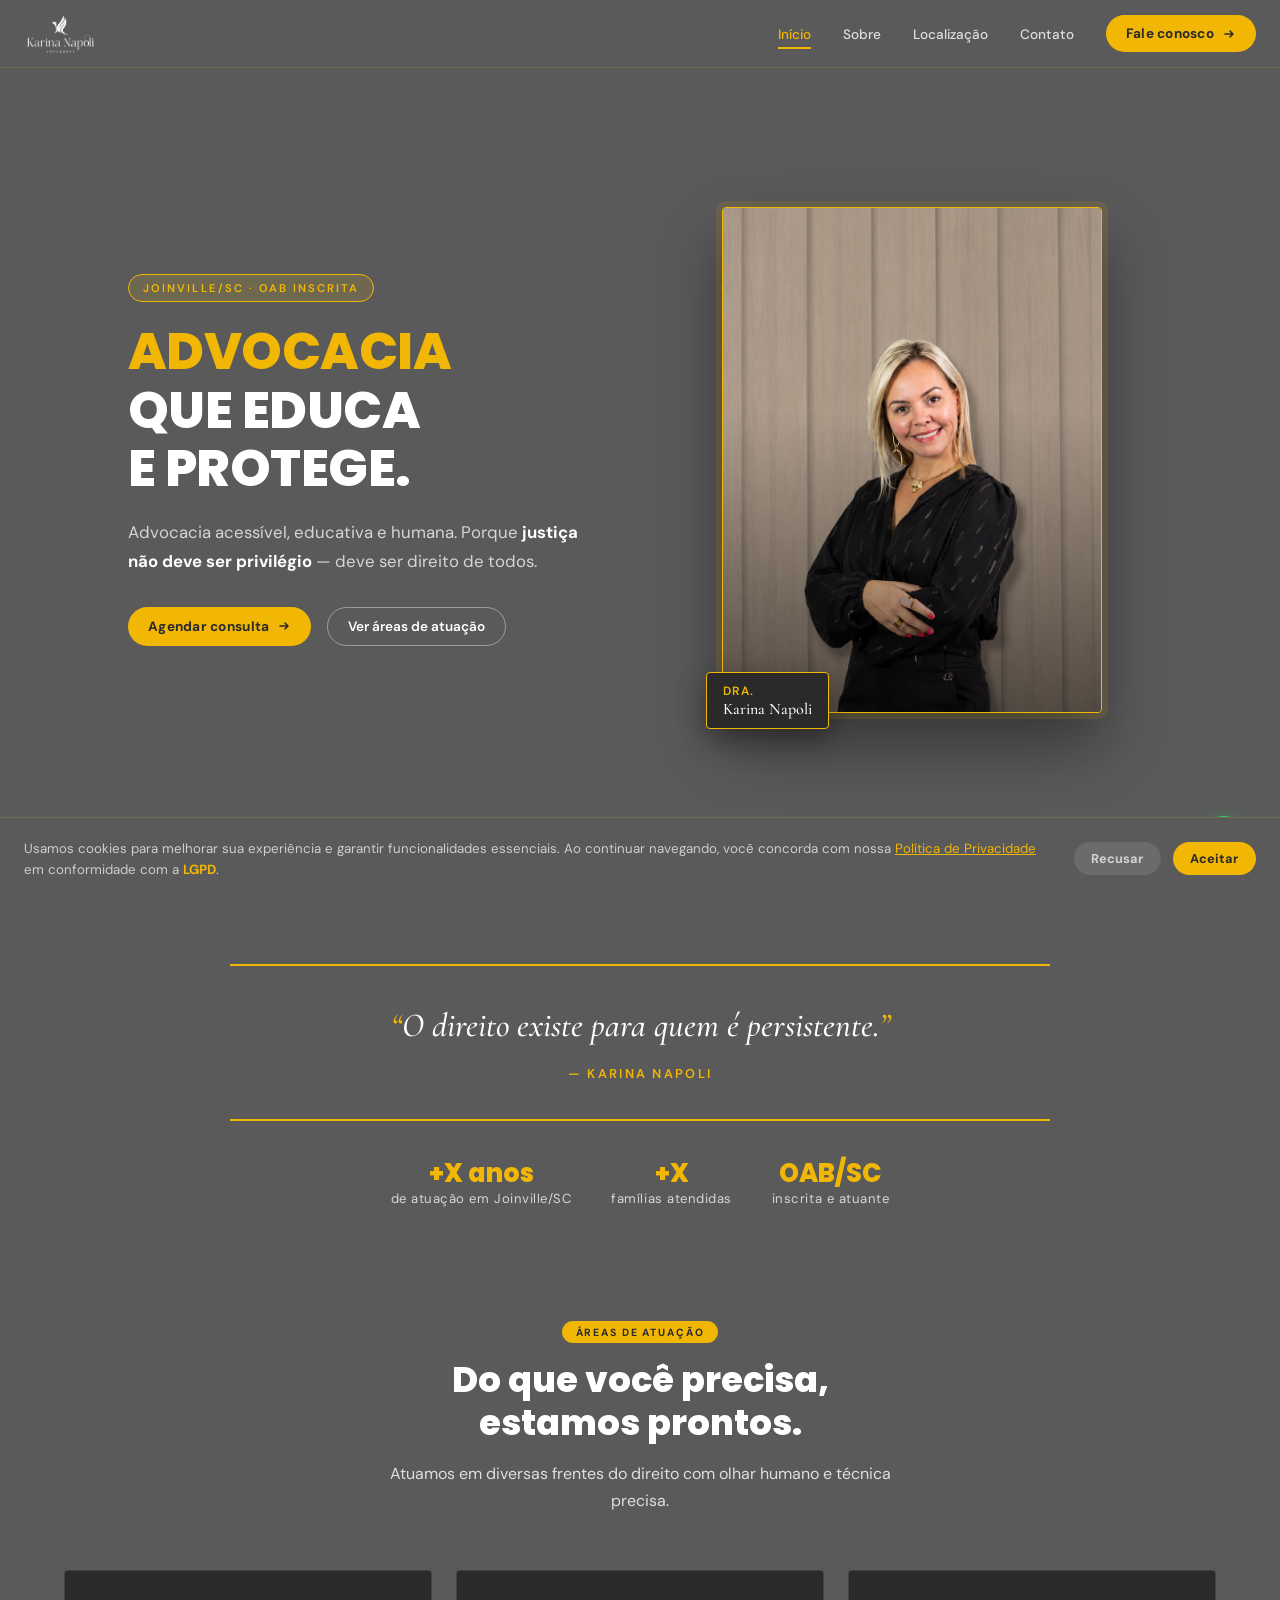
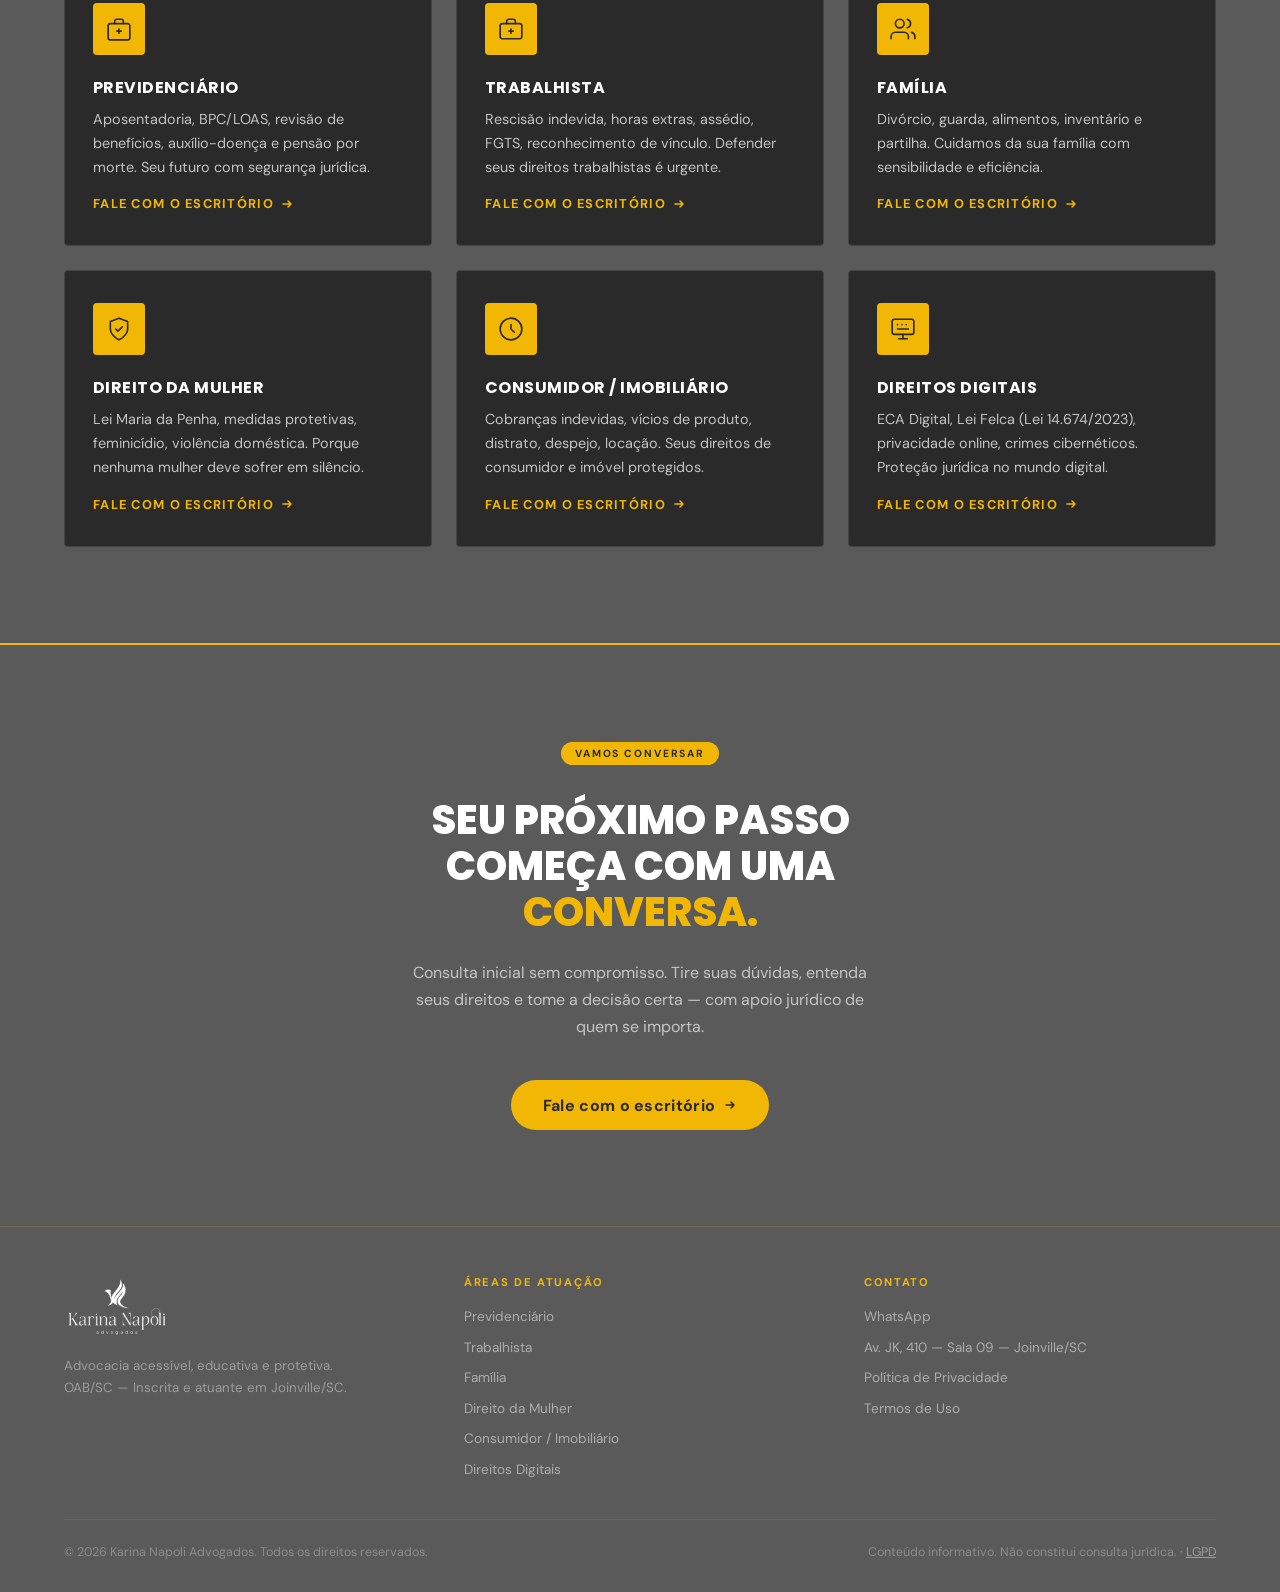
==== commit 9753c40f: "feat: move seção Sobre para página Sobre e aplica tema escuro nos cards - Move a seção "Sobre / Você" ====
--- a/index.html
+++ b/index.html
@@ -158,70 +158,6 @@
         </div>
       </div>
     </section>
-<section class="sobre" id="sobre" aria-labelledby="sobre-title">
-      <div class="container">
-
-        <div class="sobre__grid">
-          <div class="sobre__text reveal">
-            <span class="section-label">Sobre</span>
-            <h2 class="section-title" id="sobre-title">Advocacia que<br/>educa e protege.</h2>
-            <p class="section-desc">
-              Acreditamos que informação é a primeira forma de justiça. Por isso, além de representar nossos clientes, educamos sobre direitos que muitos desconhecem.
-            </p>
-
-            <div class="sabia-cards">
-              <div class="sabia-card">
-                <div class="sabia-card__icon" aria-hidden="true">
-                  <svg viewBox="0 0 24 24"><path d="M12 22C6.48 22 2 17.52 2 12S6.48 2 12 2s10 4.48 10 10-4.48 10-10 10zm0-11v6m0-8h.01"/></svg>
-                </div>
-                <p class="sabia-card__text">
-                  <strong>Você sabia?</strong> A Lei Maria da Penha prevê medidas protetivas que podem ser solicitadas em até 48h. Não espere a situação piorar.
-                </p>
-              </div>
-              <div class="sabia-card">
-                <div class="sabia-card__icon" aria-hidden="true">
-                  <svg viewBox="0 0 24 24"><path d="M12 22C6.48 22 2 17.52 2 12S6.48 2 12 2s10 4.48 10 10-4.48 10-10 10zm0-11v6m0-8h.01"/></svg>
-                </div>
-                <p class="sabia-card__text">
-                  <strong>Já está valendo!</strong> A Lei Felca (14.674/2023) restringe o acesso de crianças e adolescentes a redes sociais. Conheça seus direitos digitais.
-                </p>
-              </div>
-              <div class="sabia-card">
-                <div class="sabia-card__icon" aria-hidden="true">
-                  <svg viewBox="0 0 24 24"><path d="M12 22C6.48 22 2 17.52 2 12S6.48 2 12 2s10 4.48 10 10-4.48 10-10 10zm0-11v6m0-8h.01"/></svg>
-                </div>
-                <p class="sabia-card__text">
-                  <strong>Não é caro</strong> pagar um advogado. <em>Caro</em> é descobrir tarde demais que você tinha direito a um benefício há anos.
-                </p>
-              </div>
-            </div>
-          </div>
-
-          <!-- Foto substituída por conteúdo textual expandido (FASE 4.1) -->
-          <div class="sobre__visual reveal">
-            <div class="sobre__panel">
-              <h3>Nosso compromisso</h3>
-              <p class="placeholder-note">[ Texto placeholder — será substituído pelo conteúdo definitivo ]</p>
-              <p>
-                Cada caso é conduzido com atenção próxima e linguagem clara: você entende cada etapa
-                do processo, os prazos envolvidos e as possibilidades reais da sua situação — sem
-                promessas vazias e sem juridiquês.
-              </p>
-              <p>
-                Atendimento humano, direto e acessível, presencial em Joinville/SC e também online
-                para quem está em outra cidade. O objetivo é sempre o mesmo: proteger seus direitos
-                e devolver sua tranquilidade.
-              </p>
-              <p class="sobre__tradicao">
-                Acreditamos na tradição do Direito como instrumento de justiça: técnica sólida,
-                ética e respeito à história de cada pessoa que confia seu caso a nós.
-              </p>
-            </div>
-          </div>
-        </div>
-
-      </div>
-    </section>
 <section class="areas" id="areas" aria-labelledby="areas-title">
       <div class="container">
         <div class="areas__head reveal">
--- a/styles.css
+++ b/styles.css
@@ -564,7 +564,8 @@
       display: flex;
       gap: 1rem;
       align-items: flex-start;
-      background: var(--card-bg);
+      background: var(--card-bg-alt);
+      border: 1px solid rgba(255,255,255,.12);
       border-radius: 4px;
       padding: 1.1rem 1.25rem;
       border-left: 3px solid var(--gold);
@@ -573,7 +574,7 @@
       flex-shrink: 0;
       width: 36px;
       height: 36px;
-      background: var(--gray-dark);
+      background: var(--gold);
       border-radius: 4px;
       display: flex;
       align-items: center;
@@ -581,7 +582,7 @@
     }
     .sabia-card__icon svg {
       width: 18px; height: 18px;
-      stroke: var(--gold-400);
+      stroke: var(--gray-dark);
       fill: none;
       stroke-width: 1.5;
       stroke-linecap: round;
@@ -591,26 +592,27 @@
       font-family: var(--font-body);
       font-size: .9rem;
       line-height: 1.6;
-      color: rgba(42,42,42,.78);
+      color: rgba(255,255,255,.72);
     }
     .sabia-card__text strong {
-      color: var(--gray-dark);
+      color: var(--white);
       font-weight: 600;
     }
 
     /* Painel de texto que substitui a foto do Sobre (FASE 4.1) */
     .sobre__panel {
-      background: var(--card-bg);
+      background: var(--card-bg-alt);
+      border: 1px solid rgba(255,255,255,.12);
       border-radius: 4px;
       border-left: 3px solid var(--gold);
       padding: 2rem 2rem;
-      box-shadow: 0 20px 60px rgba(0,0,0,.18);
+      box-shadow: 0 20px 60px rgba(0,0,0,.28);
     }
     .sobre__panel h3 {
       font-family: var(--font-sans);
       font-weight: 700;
       font-size: 1.1rem;
-      color: var(--gray-dark);
+      color: var(--white);
       margin-bottom: 1rem;
       text-transform: uppercase;
       letter-spacing: .03em;
@@ -619,7 +621,7 @@
       font-family: var(--font-body);
       font-size: .95rem;
       line-height: 1.75;
-      color: rgba(42,42,42,.8);
+      color: rgba(255,255,255,.78);
       margin-bottom: 1rem;
     }
     .sobre__panel p:last-child { margin-bottom: 0; }
@@ -627,15 +629,15 @@
       font-family: var(--font-serif);
       font-style: italic;
       font-size: 1.05rem;
-      color: var(--gray-dark);
-      border-top: 1px solid rgba(42,42,42,.1);
+      color: var(--white);
+      border-top: 1px solid rgba(255,255,255,.15);
       padding-top: 1rem;
     }
     .sobre__panel .placeholder-note {
       font-size: .72rem;
       letter-spacing: .1em;
       text-transform: uppercase;
-      color: var(--gray-light);
+      color: rgba(255,255,255,.5);
     }
 
     /* ─── CITAÇÃO DE DESTAQUE + HISTÓRIA (logo após o hero) ─── */
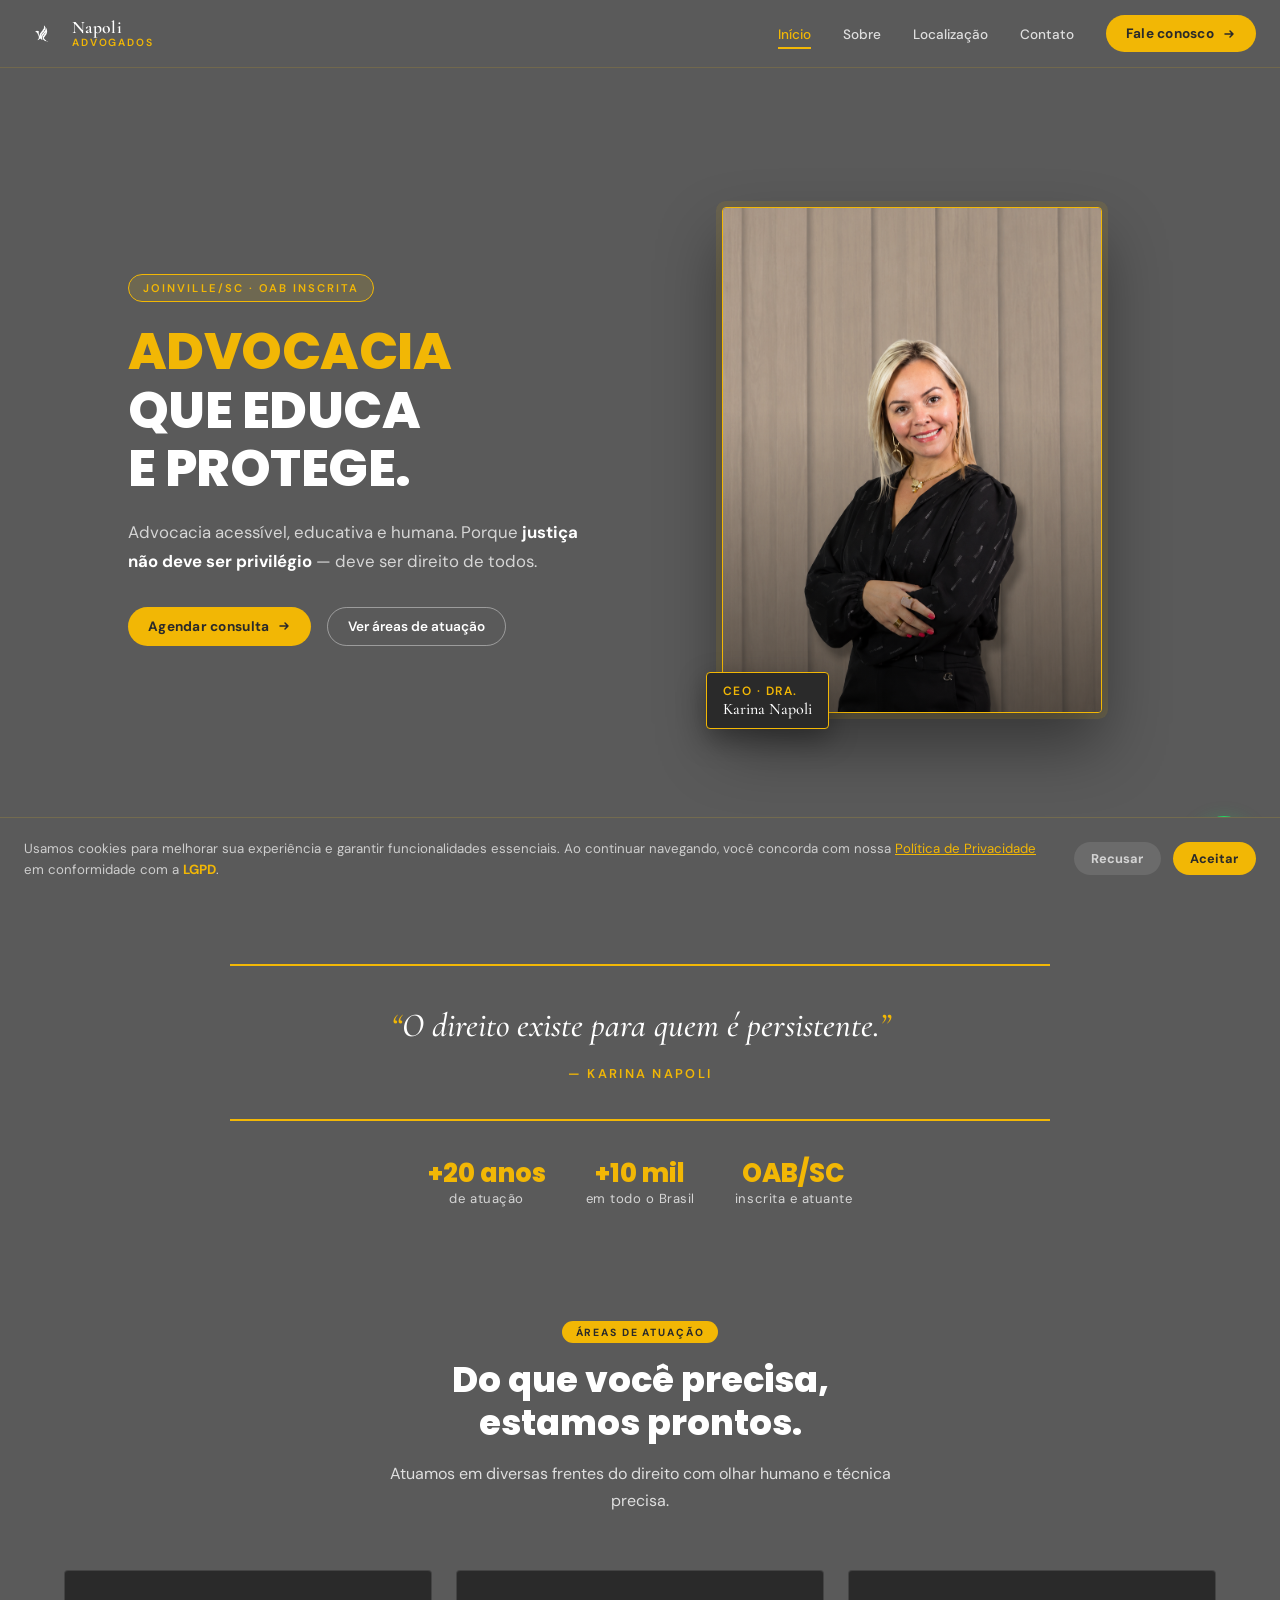
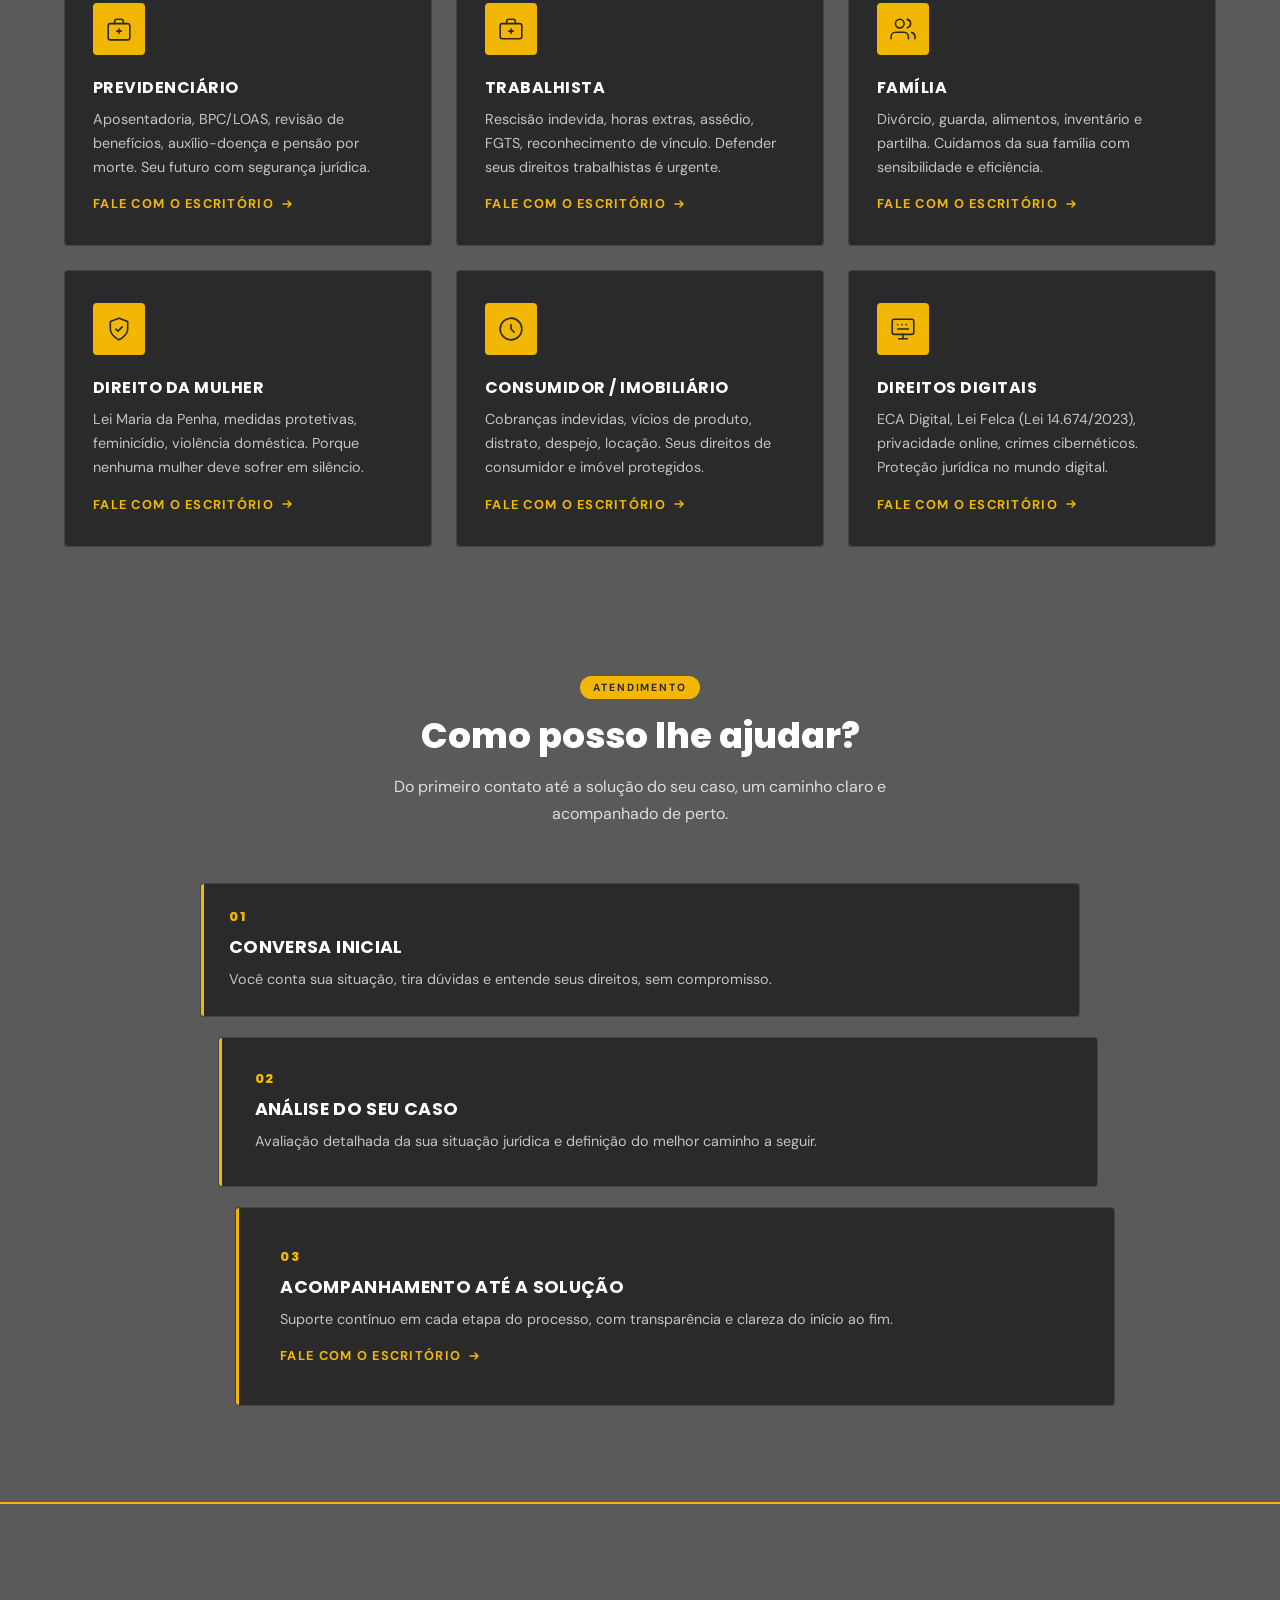
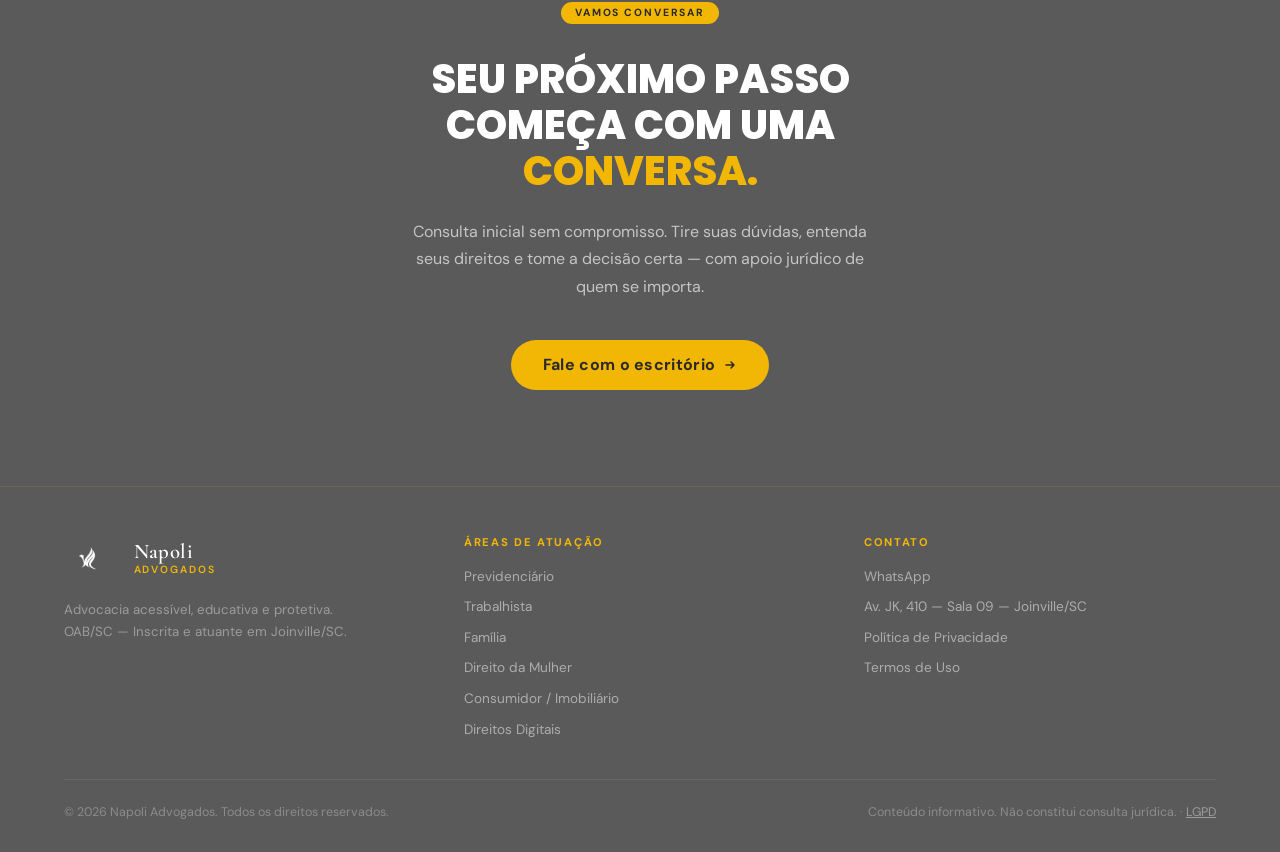
==== commit ebb4f8a5: "Reorganiza estrutura de arquivos e atualiza marca do escritorio - Move CSS/JS/imagens para assets/cs" ====
--- a/index.html
+++ b/index.html
@@ -3,35 +3,35 @@
 <head>
   <meta charset="UTF-8" />
   <meta name="viewport" content="width=device-width, initial-scale=1.0" />
-  <title>Karina Napoli Advogados — Advocacia em Joinville/SC</title>
+  <title>Napoli Advogados — Advocacia em Joinville/SC</title>
   <meta name="description" content="Advocacia acessível, educativa e protetiva em Joinville/SC. Previdenciário, Trabalhista, Família, Direito da Mulher, Consumidor e Direitos Digitais." />
   <link rel="canonical" href="https://project-lc61i.vercel.app/" />
-  <link rel="icon" href="favicon.ico?v=2" sizes="any" />
-  <link rel="icon" type="image/png" sizes="32x32" href="favicon-32x32.png?v=2" />
-  <link rel="icon" type="image/png" sizes="16x16" href="favicon-16x16.png?v=2" />
-  <link rel="icon" type="image/png" sizes="192x192" href="favicon-192.png?v=2" />
-  <link rel="apple-touch-icon" sizes="180x180" href="apple-touch-icon.png?v=2" />
+  <link rel="icon" href="assets/images/favicons/favicon.ico?v=2" sizes="any" />
+  <link rel="icon" type="image/png" sizes="32x32" href="assets/images/favicons/favicon-32x32.png?v=2" />
+  <link rel="icon" type="image/png" sizes="16x16" href="assets/images/favicons/favicon-16x16.png?v=2" />
+  <link rel="icon" type="image/png" sizes="192x192" href="assets/images/favicons/favicon-192.png?v=2" />
+  <link rel="apple-touch-icon" sizes="180x180" href="assets/images/favicons/apple-touch-icon.png?v=2" />
   <meta name="theme-color" content="#5A5A5A" />
   <meta property="og:type" content="website" />
   <meta property="og:locale" content="pt_BR" />
-  <meta property="og:site_name" content="Karina Napoli Advogados" />
-  <meta property="og:title" content="Karina Napoli Advogados — Advocacia em Joinville/SC" />
+  <meta property="og:site_name" content="Napoli Advogados" />
+  <meta property="og:title" content="Napoli Advogados — Advocacia em Joinville/SC" />
   <meta property="og:description" content="Advocacia acessível, educativa e protetiva em Joinville/SC. Previdenciário, Trabalhista, Família, Direito da Mulher, Consumidor e Direitos Digitais." />
   <meta property="og:url" content="https://project-lc61i.vercel.app/" />
-  <meta property="og:image" content="https://project-lc61i.vercel.app/apple-touch-icon.png" />
+  <meta property="og:image" content="https://project-lc61i.vercel.app/assets/images/favicons/apple-touch-icon.png" />
   <meta name="twitter:card" content="summary" />
   <link rel="preconnect" href="https://fonts.googleapis.com" />
   <link rel="preconnect" href="https://fonts.gstatic.com" crossorigin />
   <link href="https://fonts.googleapis.com/css2?family=Cormorant+Garamond:ital,wght@0,500;0,600;1,500&family=Poppins:wght@700;800&family=DM+Sans:wght@400;500;600&display=swap" rel="stylesheet" />
-  <link rel="stylesheet" href="styles.css" />
+  <link rel="stylesheet" href="assets/css/styles.css" />
   <script type="application/ld+json">
   {
     "@context": "https://schema.org",
     "@type": "LegalService",
-    "name": "Karina Napoli Advogados",
+    "name": "Napoli Advogados",
     "description": "Advocacia acessível, educativa e protetiva em Joinville/SC.",
     "url": "https://project-lc61i.vercel.app/",
-    "image": "https://project-lc61i.vercel.app/apple-touch-icon.png",
+    "image": "https://project-lc61i.vercel.app/assets/images/favicons/apple-touch-icon.png",
     "telephone": "+55-47-99900-3325",
     "areaServed": "Joinville, SC",
     "address": {
@@ -52,8 +52,12 @@
   <!-- ══════════ NAVBAR ══════════ -->
   <header>
     <nav class="navbar" aria-label="Navegação principal">
-      <a href="/" class="navbar__logo" aria-label="Karina Napoli Advogados — Página inicial">
-        <img src="logo-branca-transparente.png" alt="Karina Napoli Advogados" height="44" style="height:44px;width:auto;display:block;" />
+      <a href="/" class="navbar__logo" aria-label="Napoli Advogados — Página inicial">
+        <img src="assets/images/logo-icone.png" alt="Napoli Advogados" height="36" style="height:36px;width:auto;display:block;" />
+        <span class="navbar__logo-text">
+          <span class="navbar__logo-name">Napoli</span>
+          <span class="navbar__logo-sub">Advogados</span>
+        </span>
       </a>
       <button class="navbar__toggle" aria-label="Abrir menu" aria-expanded="false" aria-controls="nav-wrap" id="nav-toggle">
         <span></span><span></span><span></span>
@@ -104,7 +108,7 @@
         <div class="hero__photo-wrap">
           <div class="hero__photo-frame">
             <img
-              src="ChatGPT Image 11 de jun. de 2026, 16_17_50.png"
+              src="assets/images/karina-napoli-foto.png"
               alt="Dra. Karina Napoli, advogada"
               width="600"
               height="800"
@@ -113,7 +117,7 @@
             <div class="hero__photo-overlay" aria-hidden="true"></div>
           </div>
           <div class="hero__photo-badge">
-            <p>Dra.</p>
+            <p>CEO · Dra.</p>
             <span>Karina Napoli</span>
           </div>
         </div>
@@ -141,15 +145,17 @@
           </blockquote>
         </div>
 
-        <!-- Bloco de trajetória / tempo de mercado (texto placeholder — ajustar com dados reais) -->
+        <!-- Bloco de trajetória / tempo de mercado — baseado no rascunho da Karina.
+             TODO(confirmar com a Karina): o que exatamente o "+10 mil" representa
+             (clientes atendidos? processos? outra métrica?) antes de publicar. -->
         <div class="intro-history reveal">
           <div class="intro-history__item">
-            <strong>+X anos</strong>
-            <span>de atuação em Joinville/SC</span>
+            <strong>+20 anos</strong>
+            <span>de atuação</span>
           </div>
           <div class="intro-history__item">
-            <strong>+X</strong>
-            <span>famílias atendidas</span>
+            <strong>+10 mil</strong>
+            <span><!-- TODO: confirmar com a Karina o que este número representa -->em todo o Brasil</span>
           </div>
           <div class="intro-history__item">
             <strong>OAB/SC</strong>
@@ -240,6 +246,43 @@
             </a>
           </article>
 
+        </div>
+      </div>
+    </section>
+
+    <!-- ══════════ COMO POSSO LHE AJUDAR? (3 blocos, do rascunho da Karina — 21/07) ══════════
+         TODO(confirmar com a Karina): título, descrição e destino de cada bloco abaixo
+         estão como placeholder até ela validar o conteúdo definitivo. -->
+    <section class="help-steps" id="como-ajudar" aria-labelledby="help-steps-title">
+      <div class="container">
+        <div class="areas__head reveal">
+          <span class="section-label">Atendimento</span>
+          <h2 class="section-title" id="help-steps-title">Como posso lhe ajudar?</h2>
+          <p class="section-desc">Do primeiro contato até a solução do seu caso, um caminho claro e acompanhado de perto.</p>
+        </div>
+
+        <div class="help-steps__grid">
+          <article class="help-steps__item help-steps__item--sm reveal">
+            <span class="help-steps__step">01</span>
+            <h3 class="help-steps__title">Conversa inicial</h3>
+            <p class="help-steps__desc"><!-- placeholder --> Você conta sua situação, tira dúvidas e entende seus direitos, sem compromisso.</p>
+          </article>
+
+          <article class="help-steps__item help-steps__item--md reveal">
+            <span class="help-steps__step">02</span>
+            <h3 class="help-steps__title">Análise do seu caso</h3>
+            <p class="help-steps__desc"><!-- placeholder --> Avaliação detalhada da sua situação jurídica e definição do melhor caminho a seguir.</p>
+          </article>
+
+          <article class="help-steps__item help-steps__item--lg reveal">
+            <span class="help-steps__step">03</span>
+            <h3 class="help-steps__title">Acompanhamento até a solução</h3>
+            <p class="help-steps__desc"><!-- placeholder --> Suporte contínuo em cada etapa do processo, com transparência e clareza do início ao fim.</p>
+            <a href="/contato" class="area-card__link" aria-label="Fale com o escritório e comece agora">
+              <span class="area-card__link-label">Fale com o escritório</span>
+              <svg width="14" height="14" viewBox="0 0 14 14" fill="none" aria-hidden="true"><path d="M3 7h8M8 4l3 3-3 3" stroke="currentColor" stroke-width="1.5" stroke-linecap="round" stroke-linejoin="round"/></svg>
+            </a>
+          </article>
         </div>
       </div>
     </section>
@@ -272,8 +315,12 @@
     <div class="container">
       <div class="footer__inner">
         <div class="footer__brand">
-          <a href="/" class="footer__brand-logo" aria-label="Karina Napoli Advogados">
-            <img src="logo-branca-transparente.png" alt="Karina Napoli Advogados" height="64" style="height:64px;width:auto;display:block;" />
+          <a href="/" class="footer__brand-logo" aria-label="Napoli Advogados">
+            <img src="assets/images/logo-icone.png" alt="Napoli Advogados" height="48" style="height:48px;width:auto;display:block;" />
+            <span class="navbar__logo-text" style="margin-left:.75rem">
+              <span class="navbar__logo-name" style="font-size:1.3rem">Napoli</span>
+              <span class="navbar__logo-sub">Advogados</span>
+            </span>
           </a>
           <p class="footer__brand-desc">
             Advocacia acessível, educativa e protetiva.<br/>
@@ -307,7 +354,7 @@
       </div>
 
       <div class="footer__bottom">
-        <p>© 2026 Karina Napoli Advogados. Todos os direitos reservados.</p>
+        <p>© 2026 Napoli Advogados. Todos os direitos reservados.</p>
         <p>
           Conteúdo informativo. Não constitui consulta jurídica. ·
           <a href="#">LGPD</a>
@@ -343,7 +390,7 @@
     </div>
   </div>
 
-  <script src="script.js" defer></script>
+  <script src="assets/js/script.js" defer></script>
 
 </body>
 </html>
--- a/assets/css/styles.css
+++ b/assets/css/styles.css
@@ -0,0 +1,1348 @@
+*, *::before, *::after { box-sizing: border-box; margin: 0; padding: 0; }
+
+    :root {
+      /* ─── NOVA PALETA (sem azul) ─── */
+      --bg-main: #5A5A5A;      /* fundo principal — cor única e sólida em toda a página */
+      --card-bg: #FFFFFF;      /* cards de depoimento / versão A */
+      --card-bg-alt: #2A2A2A;  /* cards versão B (área de atuação) */
+      --gray-dark: #2A2A2A;    /* textos e detalhes de contraste */
+      --gray-light: #9A9A9A;   /* textos secundários */
+      --gold: #F2B705;         /* único acento de cor */
+
+      /* Aliases legados repontados p/ nova paleta (mantém classes existentes) */
+      --navy-900: var(--gray-dark);
+      --navy-700: var(--gray-dark);
+      --slate-600: var(--bg-main);
+      --navy-quote: var(--bg-main);
+      --royal-500: var(--gold);
+      --gold-500: var(--gold);
+      --gold-400: var(--gold);
+      --gold-300: var(--gold);
+      --white: #FFFFFF;
+      --off-white: var(--bg-main);
+      --font-serif: 'Cormorant Garamond', Georgia, serif;
+      --font-sans: 'Poppins', sans-serif;
+      --font-body: 'DM Sans', sans-serif;
+      --radius-pill: 4px;      /* elementos retos/angulares */
+      --radius-card: 4px;
+    }
+
+    html { scroll-behavior: smooth; }
+
+    body {
+      font-family: var(--font-body);
+      font-size: 16px;
+      color: var(--white);
+      background: var(--bg-main);
+      overflow-x: hidden;
+    }
+
+    /* ─── SKIP LINK ─── */
+    .skip-link {
+      position: absolute;
+      top: -100%;
+      left: 1rem;
+      background: var(--gold-400);
+      color: var(--navy-900);
+      padding: .5rem 1rem;
+      border-radius: 0 0 8px 8px;
+      font-weight: 600;
+      z-index: 9999;
+      transition: top .2s;
+    }
+    .skip-link:focus { top: 0; }
+
+    /* ─── NAVBAR ─── */
+    .navbar {
+      position: fixed;
+      top: 0; left: 0; right: 0;
+      background: var(--bg-main);
+      z-index: 1000;
+      padding: 0 1.5rem;
+      height: 68px;
+      display: flex;
+      align-items: center;
+      justify-content: space-between;
+      border-bottom: 1px solid rgba(242,183,5,.15);
+    }
+
+    .navbar__logo {
+      display: flex;
+      align-items: center;
+      gap: .75rem;
+      text-decoration: none;
+    }
+    .navbar__logo-text {
+      display: flex;
+      flex-direction: column;
+      line-height: 1.1;
+    }
+    .navbar__logo-name {
+      font-family: var(--font-serif);
+      font-weight: 600;
+      font-size: 1.1rem;
+      color: var(--white);
+      letter-spacing: .02em;
+    }
+    .navbar__logo-sub {
+      font-family: var(--font-body);
+      font-size: .65rem;
+      font-weight: 600;
+      letter-spacing: .18em;
+      text-transform: uppercase;
+      color: var(--gold-400);
+    }
+
+    .navbar__nav {
+      display: flex;
+      align-items: center;
+      gap: 2rem;
+      list-style: none;
+    }
+    .navbar__nav a {
+      font-family: var(--font-body);
+      font-size: .85rem;
+      font-weight: 500;
+      color: rgba(255,255,255,.8);
+      text-decoration: none;
+      transition: color .2s;
+    }
+    .navbar__nav a:hover,
+    .navbar__nav a:focus-visible { color: var(--gold-400); }
+
+    .btn-cta {
+      display: inline-flex;
+      align-items: center;
+      gap: .5rem;
+      background: var(--gold-400);
+      color: var(--navy-900);
+      font-family: var(--font-body);
+      font-weight: 700;
+      font-size: .85rem;
+      padding: .6rem 1.25rem;
+      border-radius: 50px;
+      text-decoration: none;
+      border: none;
+      cursor: pointer;
+      transition: background .2s, transform .15s;
+      letter-spacing: .02em;
+    }
+    .btn-cta:hover,
+    .btn-cta:focus-visible {
+      background: var(--gold-300);
+      transform: translateY(-1px);
+    }
+    .btn-cta:active { transform: translateY(0); }
+
+    .navbar__toggle {
+      display: none;
+      background: none;
+      border: none;
+      cursor: pointer;
+      padding: .5rem;
+    }
+    .navbar__toggle span {
+      display: block;
+      width: 22px;
+      height: 2px;
+      background: var(--white);
+      margin: 5px 0;
+      transition: .3s;
+      border-radius: 2px;
+    }
+
+    /* mobile nav */
+    @media (max-width: 767px) {
+      .navbar__nav-wrap {
+        position: fixed;
+        top: 68px; left: 0; right: 0;
+        background: var(--bg-main);
+        padding: 1.5rem;
+        flex-direction: column;
+        gap: 1.25rem;
+        transform: translateY(-120%);
+        transition: transform .3s ease;
+        display: flex;
+      }
+      .navbar__nav-wrap.open { transform: translateY(0); }
+      .navbar__nav { flex-direction: column; gap: 1rem; }
+      .navbar__toggle { display: block; }
+    }
+    @media (min-width: 768px) {
+      .navbar__nav-wrap { display: flex; align-items: center; gap: 2rem; }
+    }
+
+    /* ─── HERO ─── */
+    .hero {
+      min-height: 100dvh;
+      background: var(--bg-main);
+      position: relative;
+      overflow: hidden;
+      display: flex;
+      align-items: center;
+      padding-top: 68px;
+    }
+
+    /* pontos/partículas removidos (FASE 2) */
+    .hero__bg-dots { display: none; }
+
+    /* curva ondulada removida (FASE 2 — bordas retas) */
+    .hero__curve { display: none; }
+    .curve-divider {
+      display: block;
+      width: 100%;
+    }
+
+    .signature-path {
+      stroke-dasharray: 1200;
+      stroke-dashoffset: 1200;
+      animation: drawCurve 2s ease-out 0.6s forwards;
+    }
+    @keyframes drawCurve {
+      to { stroke-dashoffset: 0; }
+    }
+    @media (prefers-reduced-motion: reduce) {
+      .signature-path { animation: none; stroke-dashoffset: 0; }
+    }
+
+    .hero__inner {
+      position: relative;
+      z-index: 2;
+      max-width: 1200px;
+      margin: 0 auto;
+      padding: 5rem 1.5rem 8rem;
+      display: grid;
+      grid-template-columns: 1fr 1fr;
+      gap: 4rem;
+      align-items: center;
+    }
+    @media (max-width: 767px) {
+      .hero__inner {
+        grid-template-columns: 1fr;
+        gap: 2.5rem;
+        padding: 3rem 1.25rem 6rem;
+      }
+    }
+
+    .hero__tag {
+      display: inline-block;
+      background: rgba(250,202,18,.12);
+      border: 1px solid var(--gold-400);
+      color: var(--gold-400);
+      font-family: var(--font-body);
+      font-size: .7rem;
+      font-weight: 600;
+      letter-spacing: .18em;
+      text-transform: uppercase;
+      padding: .35rem .9rem;
+      border-radius: 50px;
+      margin-bottom: 1.25rem;
+    }
+
+    .hero__title {
+      font-family: var(--font-sans);
+      font-weight: 800;
+      font-size: clamp(1.8rem, 4.5vw, 3.2rem);
+      line-height: 1.15;
+      color: var(--white);
+      text-transform: uppercase;
+      letter-spacing: -.01em;
+      margin-bottom: 1.25rem;
+    }
+    .hero__title em {
+      font-style: normal;
+      color: var(--gold-500);
+    }
+
+    .hero__sub {
+      font-family: var(--font-body);
+      font-size: 1.05rem;
+      line-height: 1.7;
+      color: rgba(255,255,255,.75);
+      max-width: 480px;
+      margin-bottom: 2rem;
+    }
+
+    .hero__actions {
+      display: flex;
+      gap: 1rem;
+      flex-wrap: wrap;
+    }
+
+    .btn-outline {
+      display: inline-flex;
+      align-items: center;
+      gap: .5rem;
+      background: transparent;
+      color: var(--white);
+      font-family: var(--font-body);
+      font-weight: 600;
+      font-size: .85rem;
+      padding: .6rem 1.25rem;
+      border-radius: 50px;
+      text-decoration: none;
+      border: 1px solid rgba(255,255,255,.4);
+      transition: border-color .2s, color .2s;
+    }
+    .btn-outline:hover,
+    .btn-outline:focus-visible {
+      border-color: var(--gold-400);
+      color: var(--gold-400);
+    }
+
+    .hero__photo-wrap {
+      position: relative;
+      width: 100%;
+      max-width: 380px;
+      margin: 0 auto;
+    }
+    .hero__photo-frame {
+      position: relative;
+      border-radius: var(--radius-card);
+      overflow: hidden;
+      border: 1px solid var(--gold-400);
+      box-shadow: 0 0 0 6px rgba(242,183,5,.1), 0 32px 64px rgba(0,0,0,.4);
+      max-width: 380px;
+      width: 100%;
+      aspect-ratio: 3/4;
+    }
+    .hero__photo-frame img {
+      width: 100%;
+      height: 100%;
+      object-fit: cover;
+      display: block;
+    }
+    .hero__photo-overlay {
+      position: absolute;
+      inset: 0;
+      background: linear-gradient(to top, rgba(0,0,0,.5) 0%, transparent 60%);
+    }
+    /* card "invadindo" levemente a borda inferior da foto (FASE 2) */
+    .hero__photo-badge {
+      position: absolute;
+      bottom: -1rem;
+      left: -1rem;
+      background: var(--gray-dark);
+      border: 1px solid var(--gold);
+      border-radius: 4px;
+      padding: .6rem 1rem;
+      box-shadow: 0 10px 28px rgba(0,0,0,.35);
+      z-index: 3;
+    }
+    .hero__photo-badge p {
+      font-family: var(--font-body);
+      font-size: .75rem;
+      color: var(--gold-400);
+      font-weight: 600;
+      letter-spacing: .12em;
+      text-transform: uppercase;
+    }
+    .hero__photo-badge span {
+      font-family: var(--font-serif);
+      font-size: 1rem;
+      color: var(--white);
+      font-weight: 500;
+      display: block;
+    }
+
+    /* orbs desfocados removidos (FASE 2) */
+    .hero__orb { display: none; }
+
+    /* ─── SECTION COMMONS ─── */
+    .section-label {
+      display: inline-block;
+      background: var(--gold-400);
+      color: var(--navy-900);
+      font-family: var(--font-body);
+      font-size: .65rem;
+      font-weight: 700;
+      letter-spacing: .18em;
+      text-transform: uppercase;
+      padding: .3rem .85rem;
+      border-radius: 50px;
+      margin-bottom: 1rem;
+    }
+
+    .section-title {
+      font-family: var(--font-sans);
+      font-weight: 800;
+      font-size: clamp(1.4rem, 3vw, 2.2rem);
+      line-height: 1.2;
+      color: var(--white);
+    }
+    .section-title--white { color: var(--white); }
+
+    .section-desc {
+      font-family: var(--font-body);
+      font-size: 1rem;
+      line-height: 1.7;
+      color: rgba(255,255,255,.8);
+      max-width: 560px;
+    }
+    .section-desc--white { color: rgba(255,255,255,.7); }
+
+    .container {
+      max-width: 1200px;
+      margin: 0 auto;
+      padding: 0 1.5rem;
+    }
+
+    /* ─── ÁREAS DE ATUAÇÃO ─── */
+    .areas {
+      background: var(--bg-main);
+      padding: 6rem 0;
+      position: relative;
+    }
+
+    .areas__head {
+      text-align: center;
+      margin-bottom: 3.5rem;
+    }
+    .areas__head .section-desc {
+      margin: 1rem auto 0;
+    }
+
+    .areas__grid {
+      display: grid;
+      grid-template-columns: repeat(auto-fit, minmax(280px, 1fr));
+      gap: 1.5rem;
+    }
+
+    /* Cards de área — versão escolhida: cinza escuro (Versão B) */
+    .area-card {
+      background: var(--card-bg-alt);
+      border: 1px solid rgba(255,255,255,.12);
+      border-radius: 4px;
+      padding: 2rem 1.75rem;
+      position: relative;
+      overflow: hidden;
+      transition: transform .25s, box-shadow .25s, border-color .25s;
+    }
+    .area-card::before {
+      content: '';
+      position: absolute;
+      top: 0; left: 0; right: 0;
+      height: 3px;
+      background: var(--gold);
+      transform: scaleX(0);
+      transform-origin: left;
+      transition: transform .3s ease;
+    }
+    .area-card:hover {
+      transform: translateY(-4px);
+      box-shadow: 0 12px 36px rgba(0,0,0,.4);
+      border-color: var(--gold);
+    }
+    .area-card:hover::before { transform: scaleX(1); }
+
+    .area-card__icon {
+      width: 52px;
+      height: 52px;
+      background: var(--gold);
+      border-radius: 4px;
+      display: flex;
+      align-items: center;
+      justify-content: center;
+      margin-bottom: 1.25rem;
+    }
+    .area-card__icon svg {
+      width: 26px;
+      height: 26px;
+      stroke: var(--gray-dark);
+      fill: none;
+      stroke-width: 1.5;
+      stroke-linecap: round;
+      stroke-linejoin: round;
+    }
+
+    .area-card__title {
+      font-family: var(--font-sans);
+      font-weight: 700;
+      font-size: 1rem;
+      color: var(--white);
+      margin-bottom: .5rem;
+      text-transform: uppercase;
+      letter-spacing: .03em;
+    }
+    .area-card__desc {
+      font-family: var(--font-body);
+      font-size: .9rem;
+      line-height: 1.65;
+      color: rgba(255,255,255,.72);
+    }
+    .area-card__link {
+      display: inline-flex;
+      align-items: center;
+      gap: .4rem;
+      margin-top: 1rem;
+      font-family: var(--font-body);
+      font-size: .8rem;
+      font-weight: 700;
+      letter-spacing: .1em;
+      text-transform: uppercase;
+      color: var(--gold);
+      text-decoration: none;
+      transition: gap .2s;
+    }
+    .area-card__link:hover { gap: .7rem; }
+
+    /* ─── COMO POSSO LHE AJUDAR? (3 blocos, do rascunho da Karina) ─── */
+    .help-steps {
+      background: var(--bg-main);
+      padding: 2rem 0 6rem;
+      position: relative;
+    }
+
+    .help-steps__grid {
+      display: flex;
+      flex-direction: column;
+      gap: 1.25rem;
+      max-width: 880px;
+      margin: 0 auto;
+    }
+
+    .help-steps__item {
+      background: var(--card-bg-alt);
+      border: 1px solid rgba(255,255,255,.12);
+      border-radius: 4px;
+      padding: 1.75rem 2rem;
+      position: relative;
+      overflow: hidden;
+      transition: transform .25s, box-shadow .25s, border-color .25s;
+    }
+    .help-steps__item::before {
+      content: '';
+      position: absolute;
+      top: 0; left: 0; bottom: 0;
+      width: 3px;
+      background: var(--gold);
+    }
+    .help-steps__item:hover {
+      transform: translateY(-3px);
+      box-shadow: 0 12px 36px rgba(0,0,0,.35);
+      border-color: var(--gold);
+    }
+
+    /* caixas crescendo de tamanho — eco do rascunho (pequena → média → grande) */
+    .help-steps__item--sm { padding: 1.5rem 1.75rem; margin-left: 0; }
+    .help-steps__item--md { padding: 2rem 2.25rem; margin-left: 2%; margin-right: -2%; }
+    .help-steps__item--lg { padding: 2.5rem 2.75rem; margin-left: 4%; margin-right: -4%; }
+
+    .help-steps__step {
+      display: block;
+      font-family: var(--font-sans);
+      font-weight: 800;
+      font-size: .8rem;
+      letter-spacing: .12em;
+      color: var(--gold);
+      margin-bottom: .5rem;
+    }
+    .help-steps__title {
+      font-family: var(--font-sans);
+      font-weight: 700;
+      font-size: 1.1rem;
+      color: var(--white);
+      text-transform: uppercase;
+      letter-spacing: .02em;
+      margin-bottom: .5rem;
+    }
+    .help-steps__desc {
+      font-family: var(--font-body);
+      font-size: .9rem;
+      line-height: 1.65;
+      color: rgba(255,255,255,.72);
+      max-width: 620px;
+    }
+
+    @media (max-width: 640px) {
+      .help-steps__item--sm,
+      .help-steps__item--md,
+      .help-steps__item--lg {
+        margin-left: 0;
+        margin-right: 0;
+        padding: 1.5rem 1.5rem;
+      }
+    }
+
+    /* ─── QUOTE / AUTORIDADE ─── */
+    .quote-section {
+      background: var(--navy-quote);
+      padding: 5rem 0;
+      position: relative;
+      overflow: hidden;
+    }
+
+    .quote-inner {
+      position: relative;
+      z-index: 1;
+      text-align: center;
+      max-width: 780px;
+      margin: 0 auto;
+      padding: 3.5rem 5rem;
+    }
+
+    .quote-mark--open,
+    .quote-mark--close {
+      font-family: var(--font-serif);
+      font-size: 7rem;
+      line-height: 1;
+      color: var(--gold-400);
+      opacity: .65;
+      position: absolute;
+      user-select: none;
+    }
+    .quote-mark--open { top: .5rem; left: 1.5rem; }
+    .quote-mark--close { bottom: .5rem; right: 1.5rem; transform: rotate(180deg); }
+
+    .quote-text {
+      font-family: var(--font-serif);
+      font-size: clamp(1.25rem, 2.8vw, 1.85rem);
+      font-weight: 500;
+      line-height: 1.65;
+      color: var(--white);
+      font-style: italic;
+    }
+    .quote-text strong {
+      font-style: normal;
+      font-weight: 700;
+      color: var(--white);
+    }
+    .quote-text strong em {
+      color: var(--gold-400);
+      font-style: italic;
+    }
+
+    /* ─── SOBRE / VOCÊ SABIA ─── */
+    .sobre {
+      padding: 6rem 0;
+      background: var(--bg-main);
+    }
+
+    .sobre__grid {
+      display: grid;
+      grid-template-columns: 1fr 1fr;
+      gap: 5rem;
+      align-items: center;
+      margin-bottom: 5rem;
+    }
+    @media (max-width: 767px) {
+      .sobre__grid { grid-template-columns: 1fr; gap: 2.5rem; }
+      .sobre__grid--reverse .sobre__visual { order: -1; }
+    }
+
+    .sobre__text .section-desc { margin: 1rem 0 1.5rem; }
+
+    .sabia-cards {
+      display: flex;
+      flex-direction: column;
+      gap: 1rem;
+      margin-top: 1.5rem;
+    }
+    .sabia-card {
+      display: flex;
+      gap: 1rem;
+      align-items: flex-start;
+      background: var(--card-bg-alt);
+      border: 1px solid rgba(255,255,255,.12);
+      border-radius: 4px;
+      padding: 1.1rem 1.25rem;
+      border-left: 3px solid var(--gold);
+    }
+    .sabia-card__icon {
+      flex-shrink: 0;
+      width: 36px;
+      height: 36px;
+      background: var(--gold);
+      border-radius: 4px;
+      display: flex;
+      align-items: center;
+      justify-content: center;
+    }
+    .sabia-card__icon svg {
+      width: 18px; height: 18px;
+      stroke: var(--gray-dark);
+      fill: none;
+      stroke-width: 1.5;
+      stroke-linecap: round;
+      stroke-linejoin: round;
+    }
+    .sabia-card__text {
+      font-family: var(--font-body);
+      font-size: .9rem;
+      line-height: 1.6;
+      color: rgba(255,255,255,.72);
+    }
+    .sabia-card__text strong {
+      color: var(--white);
+      font-weight: 600;
+    }
+
+    /* Painel de texto que substitui a foto do Sobre (FASE 4.1) */
+    .sobre__panel {
+      background: var(--card-bg-alt);
+      border: 1px solid rgba(255,255,255,.12);
+      border-radius: 4px;
+      border-left: 3px solid var(--gold);
+      padding: 2rem 2rem;
+      box-shadow: 0 20px 60px rgba(0,0,0,.28);
+    }
+    .sobre__panel h3 {
+      font-family: var(--font-sans);
+      font-weight: 700;
+      font-size: 1.1rem;
+      color: var(--white);
+      margin-bottom: 1rem;
+      text-transform: uppercase;
+      letter-spacing: .03em;
+    }
+    .sobre__panel p {
+      font-family: var(--font-body);
+      font-size: .95rem;
+      line-height: 1.75;
+      color: rgba(255,255,255,.78);
+      margin-bottom: 1rem;
+    }
+    .sobre__panel p:last-child { margin-bottom: 0; }
+    .sobre__panel .sobre__tradicao {
+      font-family: var(--font-serif);
+      font-style: italic;
+      font-size: 1.05rem;
+      color: var(--white);
+      border-top: 1px solid rgba(255,255,255,.15);
+      padding-top: 1rem;
+    }
+    .sobre__panel .placeholder-note {
+      font-size: .72rem;
+      letter-spacing: .1em;
+      text-transform: uppercase;
+      color: rgba(255,255,255,.5);
+    }
+
+    /* ─── CITAÇÃO DE DESTAQUE + HISTÓRIA (logo após o hero) ─── */
+    .intro-strip { background: var(--bg-main); padding: 4rem 0 1rem; }
+    .intro-quote {
+      max-width: 820px;
+      margin: 0 auto;
+      text-align: center;
+      border-top: 2px solid var(--gold);
+      border-bottom: 2px solid var(--gold);
+      padding: 2.25rem 1.5rem;
+    }
+    .intro-quote blockquote {
+      font-family: var(--font-serif);
+      font-style: italic;
+      font-weight: 500;
+      font-size: clamp(1.4rem, 3.2vw, 2.1rem);
+      line-height: 1.4;
+      color: var(--white);
+    }
+    .intro-quote blockquote .q-mark { color: var(--gold); }
+    .intro-quote cite {
+      display: block;
+      margin-top: 1rem;
+      font-family: var(--font-body);
+      font-style: normal;
+      font-weight: 600;
+      font-size: .8rem;
+      letter-spacing: .18em;
+      text-transform: uppercase;
+      color: var(--gold);
+    }
+    .intro-history {
+      display: flex;
+      flex-wrap: wrap;
+      justify-content: center;
+      gap: 2.5rem;
+      max-width: 820px;
+      margin: 2.5rem auto 0;
+      text-align: center;
+    }
+    .intro-history__item strong {
+      display: block;
+      font-family: var(--font-sans);
+      font-weight: 800;
+      font-size: 1.6rem;
+      color: var(--gold);
+      line-height: 1;
+    }
+    .intro-history__item span {
+      font-family: var(--font-body);
+      font-size: .82rem;
+      color: rgba(255,255,255,.75);
+      letter-spacing: .04em;
+    }
+
+    .sobre__visual {
+      position: relative;
+    }
+    .sobre__img-wrap {
+      border-radius: var(--radius-card);
+      overflow: hidden;
+      border: 1px solid rgba(242,183,5,.3);
+      box-shadow: 0 20px 60px rgba(0,0,0,.2);
+      aspect-ratio: 4/5;
+    }
+    .sobre__img-wrap img {
+      width: 100%;
+      height: 100%;
+      object-fit: cover;
+    }
+    .sobre__img-overlay {
+      position: absolute;
+      inset: 0;
+      background: linear-gradient(to top, rgba(0,0,0,.4) 0%, transparent 50%);
+      border-radius: var(--radius-card);
+    }
+    .sobre__float-card {
+      position: absolute;
+      bottom: -1.5rem;
+      right: -1.5rem;
+      background: var(--slate-600);
+      border: 1px solid var(--gold-400);
+      border-radius: 18px;
+      padding: 1.1rem 1.4rem;
+      box-shadow: 0 12px 32px rgba(0,0,0,.25);
+      max-width: 220px;
+    }
+    @media (max-width: 767px) {
+      .sobre__float-card { right: .5rem; bottom: .5rem; }
+    }
+    .sobre__float-card p {
+      font-family: var(--font-body);
+      font-size: .75rem;
+      color: var(--gold-400);
+      font-weight: 700;
+      letter-spacing: .1em;
+      text-transform: uppercase;
+      margin-bottom: .3rem;
+    }
+    .sobre__float-card span {
+      font-family: var(--font-serif);
+      font-size: 1.05rem;
+      color: var(--white);
+      line-height: 1.3;
+      display: block;
+    }
+
+    /* ─── CURVE DIVIDER ─── */
+    .curve-wrap {
+      line-height: 0;
+      background: var(--off-white);
+    }
+    .curve-wrap--white { background: var(--white); }
+    .curve-wrap--navy { background: var(--navy-900); }
+    .curve-wrap svg { display: block; width: 100%; }
+
+    /* ─── DEPOIMENTOS (estilo Google Maps) — FASE 4.5 ─── */
+    .depoimentos { background: var(--bg-main); padding: 6rem 0; }
+    .depoimentos__head { text-align: center; margin-bottom: 3rem; }
+    .depoimentos__head .section-desc { margin: 1rem auto 0; }
+    .depoimentos__grid {
+      display: grid;
+      grid-template-columns: repeat(auto-fit, minmax(280px, 1fr));
+      gap: 1.5rem;
+    }
+    .depo-card {
+      background: var(--card-bg);
+      border-radius: 4px;
+      padding: 1.75rem;
+      box-shadow: 0 8px 24px rgba(0,0,0,.15);
+    }
+    .depo-card__head { display: flex; align-items: center; gap: .85rem; margin-bottom: .75rem; }
+    .depo-card__avatar {
+      width: 44px; height: 44px; border-radius: 50%;
+      background: var(--gray-dark); color: var(--gold);
+      display: flex; align-items: center; justify-content: center;
+      font-family: var(--font-sans); font-weight: 700; font-size: 1.05rem;
+      flex-shrink: 0;
+    }
+    .depo-card__name { font-family: var(--font-sans); font-weight: 700; font-size: .95rem; color: var(--gray-dark); }
+    .depo-card__when { font-size: .75rem; color: var(--gray-light); }
+    .depo-card__stars { color: var(--gold); letter-spacing: 2px; font-size: .95rem; margin-bottom: .6rem; }
+    .depo-card__text { font-family: var(--font-body); font-size: .9rem; line-height: 1.65; color: rgba(42,42,42,.78); }
+    .depo-card__gmark { display: inline-flex; align-items: center; gap: .4rem; margin-top: 1rem; font-size: .72rem; color: var(--gray-light); }
+    .depo-card__gmark svg { width: 14px; height: 14px; }
+
+    /* ─── LOCALIZAÇÃO ─── */
+    .localizacao {
+      background: var(--bg-main);
+      padding: 6rem 0;
+    }
+
+    .loc__inner {
+      display: grid;
+      grid-template-columns: 1fr 1fr;
+      gap: 4rem;
+      align-items: center;
+    }
+    @media (max-width: 767px) {
+      .loc__inner { grid-template-columns: 1fr; gap: 2.5rem; }
+    }
+
+    .loc__map {
+      border-radius: 4px;
+      overflow: hidden;
+      border: 1px solid var(--gold);
+      box-shadow: 0 16px 48px rgba(0,0,0,.25);
+      aspect-ratio: 4/3;
+    }
+    .loc__map iframe {
+      width: 100%;
+      height: 100%;
+      border: none;
+      display: block;
+    }
+
+    .loc__info { display: flex; flex-direction: column; gap: 2rem; }
+
+    .loc__pin-row {
+      display: flex;
+      align-items: flex-start;
+      gap: 1rem;
+    }
+    .loc__pin-icon {
+      flex-shrink: 0;
+      width: 48px;
+      height: 48px;
+      background: linear-gradient(135deg, var(--gold-400), var(--gold-300));
+      border-radius: 50% 50% 50% 0;
+      transform: rotate(-45deg);
+      display: flex;
+      align-items: center;
+      justify-content: center;
+      box-shadow: 0 4px 16px rgba(242,183,5,.4);
+    }
+    .loc__pin-icon svg {
+      transform: rotate(45deg);
+      width: 20px; height: 20px;
+      stroke: var(--navy-900);
+      fill: none;
+      stroke-width: 2;
+      stroke-linecap: round;
+      stroke-linejoin: round;
+    }
+    .loc__address h3 {
+      font-family: var(--font-sans);
+      font-weight: 700;
+      font-size: 1rem;
+      color: var(--white);
+      margin-bottom: .4rem;
+    }
+    .loc__address p {
+      font-family: var(--font-body);
+      font-size: .9rem;
+      line-height: 1.7;
+      color: rgba(255,255,255,.75);
+    }
+
+    .loc__horario {
+      background: var(--card-bg);
+      border-radius: 4px;
+      border: 1px solid rgba(242,183,5,.35);
+      padding: 1.25rem 1.5rem;
+    }
+    .loc__horario h4 {
+      font-family: var(--font-body);
+      font-size: .7rem;
+      font-weight: 700;
+      letter-spacing: .15em;
+      text-transform: uppercase;
+      color: var(--gold-400);
+      margin-bottom: .75rem;
+    }
+    .loc__horario-row {
+      display: flex;
+      justify-content: space-between;
+      font-family: var(--font-body);
+      font-size: .88rem;
+      color: rgba(42,42,42,.75);
+      padding: .3rem 0;
+      border-bottom: 1px solid rgba(42,42,42,.1);
+    }
+    .loc__horario-row:last-child { border-bottom: none; }
+    .loc__horario-row span:last-child { font-weight: 600; color: var(--gray-dark); }
+
+    /* ─── CTA FINAL ─── */
+    .cta-final {
+      background: var(--bg-main);
+      padding: 6rem 0;
+      text-align: center;
+      position: relative;
+      overflow: hidden;
+      border-top: 2px solid var(--gold);
+    }
+    .cta-final::before { display: none; }
+    .cta-final__inner {
+      position: relative;
+      z-index: 1;
+    }
+    .cta-final__title {
+      font-family: var(--font-sans);
+      font-weight: 800;
+      font-size: clamp(1.5rem, 3.5vw, 2.5rem);
+      color: var(--white);
+      text-transform: uppercase;
+      line-height: 1.15;
+      max-width: 640px;
+      margin: 1rem auto 1.5rem;
+    }
+    .cta-final__title em {
+      font-style: normal;
+      color: var(--gold-400);
+    }
+    .cta-final__sub {
+      font-family: var(--font-body);
+      font-size: 1rem;
+      line-height: 1.7;
+      color: rgba(255,255,255,.65);
+      max-width: 480px;
+      margin: 0 auto 2.5rem;
+    }
+
+    .btn-whatsapp {
+      display: inline-flex;
+      align-items: center;
+      gap: .75rem;
+      background: #25D366;
+      color: var(--white);
+      font-family: var(--font-body);
+      font-weight: 700;
+      font-size: 1rem;
+      padding: .9rem 2rem;
+      border-radius: 50px;
+      text-decoration: none;
+      transition: background .2s, transform .15s;
+      box-shadow: 0 8px 24px rgba(37,211,102,.3);
+    }
+    .btn-whatsapp:hover,
+    .btn-whatsapp:focus-visible {
+      background: #20BA5A;
+      transform: translateY(-2px);
+    }
+    .btn-whatsapp svg {
+      width: 22px; height: 22px;
+      fill: var(--white);
+    }
+
+    .cta-final__oab {
+      margin-top: 2rem;
+      font-family: var(--font-body);
+      font-size: .75rem;
+      color: rgba(255,255,255,.35);
+      line-height: 1.6;
+      max-width: 500px;
+      margin-left: auto;
+      margin-right: auto;
+    }
+
+    /* ─── FOOTER ─── */
+    footer {
+      background: var(--navy-quote);
+      padding: 3rem 0 2rem;
+      border-top: 1px solid rgba(250,202,18,.1);
+    }
+    .footer__inner {
+      display: grid;
+      grid-template-columns: 1fr 1fr 1fr;
+      gap: 3rem;
+      margin-bottom: 2.5rem;
+    }
+    @media (max-width: 767px) {
+      .footer__inner { grid-template-columns: 1fr; gap: 2rem; }
+    }
+
+    .footer__brand {}
+    .footer__brand-logo {
+      display: flex;
+      align-items: center;
+      gap: .6rem;
+      margin-bottom: 1rem;
+      text-decoration: none;
+    }
+    .footer__brand-name {
+      font-family: var(--font-serif);
+      font-weight: 600;
+      font-size: 1rem;
+      color: var(--white);
+    }
+    .footer__brand-desc {
+      font-family: var(--font-body);
+      font-size: .83rem;
+      line-height: 1.65;
+      color: rgba(255,255,255,.4);
+    }
+
+    .footer__col h4 {
+      font-family: var(--font-body);
+      font-size: .7rem;
+      font-weight: 700;
+      letter-spacing: .15em;
+      text-transform: uppercase;
+      color: var(--gold-400);
+      margin-bottom: 1rem;
+    }
+    .footer__links { list-style: none; display: flex; flex-direction: column; gap: .6rem; }
+    .footer__links a {
+      font-family: var(--font-body);
+      font-size: .85rem;
+      color: rgba(255,255,255,.5);
+      text-decoration: none;
+      transition: color .2s;
+    }
+    .footer__links a:hover,
+    .footer__links a:focus-visible { color: var(--gold-400); }
+
+    .footer__bottom {
+      border-top: 1px solid rgba(255,255,255,.07);
+      padding-top: 1.5rem;
+      display: flex;
+      align-items: center;
+      justify-content: space-between;
+      flex-wrap: wrap;
+      gap: 1rem;
+    }
+    .footer__bottom p {
+      font-family: var(--font-body);
+      font-size: .78rem;
+      color: rgba(255,255,255,.3);
+    }
+    .footer__bottom a {
+      color: rgba(255,255,255,.4);
+      text-decoration: underline;
+      transition: color .2s;
+    }
+    .footer__bottom a:hover { color: var(--gold-400); }
+
+    /* ─── FLOATING WHATSAPP ─── */
+    .float-wa {
+      position: fixed;
+      bottom: 1.75rem;
+      right: 1.75rem;
+      z-index: 900;
+      width: 56px;
+      height: 56px;
+      background: #25D366;
+      border-radius: 50%;
+      display: flex;
+      align-items: center;
+      justify-content: center;
+      box-shadow: 0 6px 20px rgba(37,211,102,.4);
+      text-decoration: none;
+      transition: transform .2s, box-shadow .2s;
+    }
+    .float-wa:hover,
+    .float-wa:focus-visible {
+      transform: scale(1.1);
+      box-shadow: 0 10px 28px rgba(37,211,102,.5);
+    }
+    .float-wa svg { width: 28px; height: 28px; fill: var(--white); }
+
+    /* ─── COOKIES BANNER ─── */
+    .cookie-banner {
+      position: fixed;
+      bottom: 0; left: 0; right: 0;
+      background: var(--bg-main);
+      border-top: 1px solid rgba(250,202,18,.15);
+      padding: 1.25rem 1.5rem;
+      z-index: 1100;
+      display: flex;
+      align-items: center;
+      justify-content: space-between;
+      gap: 1.5rem;
+      flex-wrap: wrap;
+      transform: translateY(0);
+      transition: transform .3s ease;
+    }
+    .cookie-banner.hidden { transform: translateY(110%); }
+    .cookie-banner p {
+      font-family: var(--font-body);
+      font-size: .83rem;
+      color: rgba(255,255,255,.7);
+      line-height: 1.6;
+      flex: 1;
+      min-width: 220px;
+    }
+    .cookie-banner a { color: var(--gold-400); }
+    .cookie-banner__actions { display: flex; gap: .75rem; flex-shrink: 0; }
+    .btn-cookie {
+      font-family: var(--font-body);
+      font-size: .8rem;
+      font-weight: 700;
+      padding: .5rem 1.1rem;
+      border-radius: 50px;
+      cursor: pointer;
+      border: none;
+      transition: background .2s;
+    }
+    .btn-cookie--accept { background: var(--gold-400); color: var(--navy-900); }
+    .btn-cookie--accept:hover { background: var(--gold-300); }
+    .btn-cookie--deny { background: rgba(255,255,255,.1); color: rgba(255,255,255,.7); }
+    .btn-cookie--deny:hover { background: rgba(255,255,255,.15); }
+
+    /* ─── SMOKE TRANSITION (removida — fundo agora é cor única) ─── */
+    .smoke-transition { display: none; }
+
+    /* ─── SCROLL REVEAL ─── */
+    .reveal {
+      opacity: 0;
+      transform: translateY(24px);
+      transition: opacity .6s ease, transform .6s ease;
+    }
+    .reveal.visible {
+      opacity: 1;
+      transform: translateY(0);
+    }
+    @media (prefers-reduced-motion: reduce) {
+      .reveal { opacity: 1; transform: none; transition: none; }
+    }
+
+    /* ─── FOCUS VISIBLE GLOBAL ─── */
+    :focus-visible {
+      outline: 2px solid var(--gold-400);
+      outline-offset: 3px;
+    }
+
+    /* ══════════════════════════════════════
+       MOBILE — ≤ 767px
+    ══════════════════════════════════════ */
+    @media (max-width: 767px) {
+
+      /* Navbar */
+      .navbar { padding: 0 1rem; }
+      .navbar__logo img { height: 36px !important; }
+
+      /* Hero: foto sobe para cima do texto */
+      .hero { min-height: auto; }
+      .hero__inner {
+        grid-template-columns: 1fr;
+        gap: 1.75rem;
+        padding: 2rem 1.25rem 5rem;
+        text-align: center;
+      }
+      .hero__content {
+        display: flex;
+        flex-direction: column;
+        align-items: center;
+      }
+      .hero__sub { text-align: left; max-width: 100%; }
+      .hero__actions {
+        flex-direction: column;
+        width: 100%;
+        gap: .75rem;
+      }
+      .hero__actions .btn-cta,
+      .hero__actions .btn-outline {
+        width: 100%;
+        justify-content: center;
+      }
+      .hero__photo-wrap { order: -1; }
+      .hero__photo-frame {
+        max-width: 260px;
+        aspect-ratio: 3/4;
+        margin: 0 auto;
+      }
+
+      /* Reduz padding das seções */
+      .areas        { padding: 3.5rem 0; }
+      .quote-section{ padding: 3.5rem 0; }
+      .sobre        { padding: 3.5rem 0; }
+      .localizacao  { padding: 3.5rem 0; }
+      .cta-final    { padding: 3.5rem 0; }
+
+      /* Quote */
+      .quote-inner { padding: 2.5rem 2.25rem; }
+      .quote-mark--open, .quote-mark--close { font-size: 4.5rem; }
+      .quote-mark--open { top: .25rem; left: .75rem; }
+      .quote-mark--close { bottom: .25rem; right: .75rem; }
+
+      /* Sobre: float card sai do posicionamento absoluto */
+      .sobre__grid { margin-bottom: 0; gap: 2rem; }
+      .sobre__img-wrap { aspect-ratio: 4/3; }
+      .sobre__float-card {
+        position: static;
+        margin-top: .75rem;
+        max-width: 100%;
+        border-radius: 14px;
+        display: flex;
+        gap: .75rem;
+        align-items: center;
+      }
+      .sobre__float-card span { font-size: .95rem; }
+
+      /* CTA Final */
+      .cta-final__inner { padding: 0 1.25rem; }
+      .btn-whatsapp { width: 100%; justify-content: center; }
+
+      /* Footer */
+      .footer__bottom {
+        flex-direction: column;
+        align-items: flex-start;
+        gap: .4rem;
+      }
+
+      /* Fumaça: reduz altura dos degraus no mobile */
+      .smoke-transition div { height: 7px !important; }
+
+      /* Float WA: sobe para não ficar atrás do cookie banner */
+      .float-wa { bottom: 5.5rem; right: 1.25rem; }
+
+      /* Cookie banner: empilha verticalmente */
+      .cookie-banner {
+        flex-direction: column;
+        align-items: stretch;
+        gap: .75rem;
+        padding: 1rem 1.25rem;
+      }
+      .cookie-banner p { min-width: 0; }
+      .cookie-banner__actions { width: 100%; }
+      .btn-cookie { flex: 1; padding: .65rem 1rem; text-align: center; }
+    }
+
+    /* Telas muito pequenas — ≤ 374px */
+    @media (max-width: 374px) {
+      .hero__title { font-size: 1.8rem; }
+      .hero__photo-frame { max-width: 220px; }
+      .areas__grid { grid-template-columns: 1fr; }
+      .smoke-transition div { height: 5px !important; }
+    }
+
+/* ─── LINK ATIVO NA NAVBAR (página atual) — multi-página ─── */
+.navbar__nav a.active,
+.navbar__nav a[aria-current="page"] {
+  color: var(--gold);
+  position: relative;
+}
+.navbar__nav a.active::after,
+.navbar__nav a[aria-current="page"]::after {
+  content: '';
+  position: absolute;
+  left: 0; right: 0; bottom: -6px;
+  height: 2px;
+  background: var(--gold);
+}
+@media (max-width: 767px) {
+  .navbar__nav a.active::after,
+  .navbar__nav a[aria-current="page"]::after { display: none; }
+}
+
+/* ═══════════════════════════════════════
+   HARDENING RESPONSIVO — evita overflow horizontal no mobile
+   ═══════════════════════════════════════ */
+html { max-width: 100%; overflow-x: hidden; }
+img, svg, iframe { max-width: 100%; }
+.section-title, .hero__title, .hero__sub, .cta-final__title, .cta-final__sub,
+.intro-quote blockquote, .section-desc, .area-card__title, .area-card__desc,
+.depo-card__text, .sobre__panel p, .sabia-card__text {
+  overflow-wrap: break-word;
+  word-break: normal;
+}
+
+@media (max-width: 767px) {
+  /* depoimentos / cards de contato: coluna única em qualquer largura de celular */
+  .depoimentos__grid { grid-template-columns: 1fr; }
+  /* trajetória: gap menor e itens em base flexível para não estourar */
+  .intro-history { gap: 1.25rem 1.75rem; }
+  .intro-history__item { flex: 0 1 auto; }
+  /* cabeçalhos de página internos: menos padding no topo */
+  .intro-strip[style] { padding-top: 6rem !important; }
+}
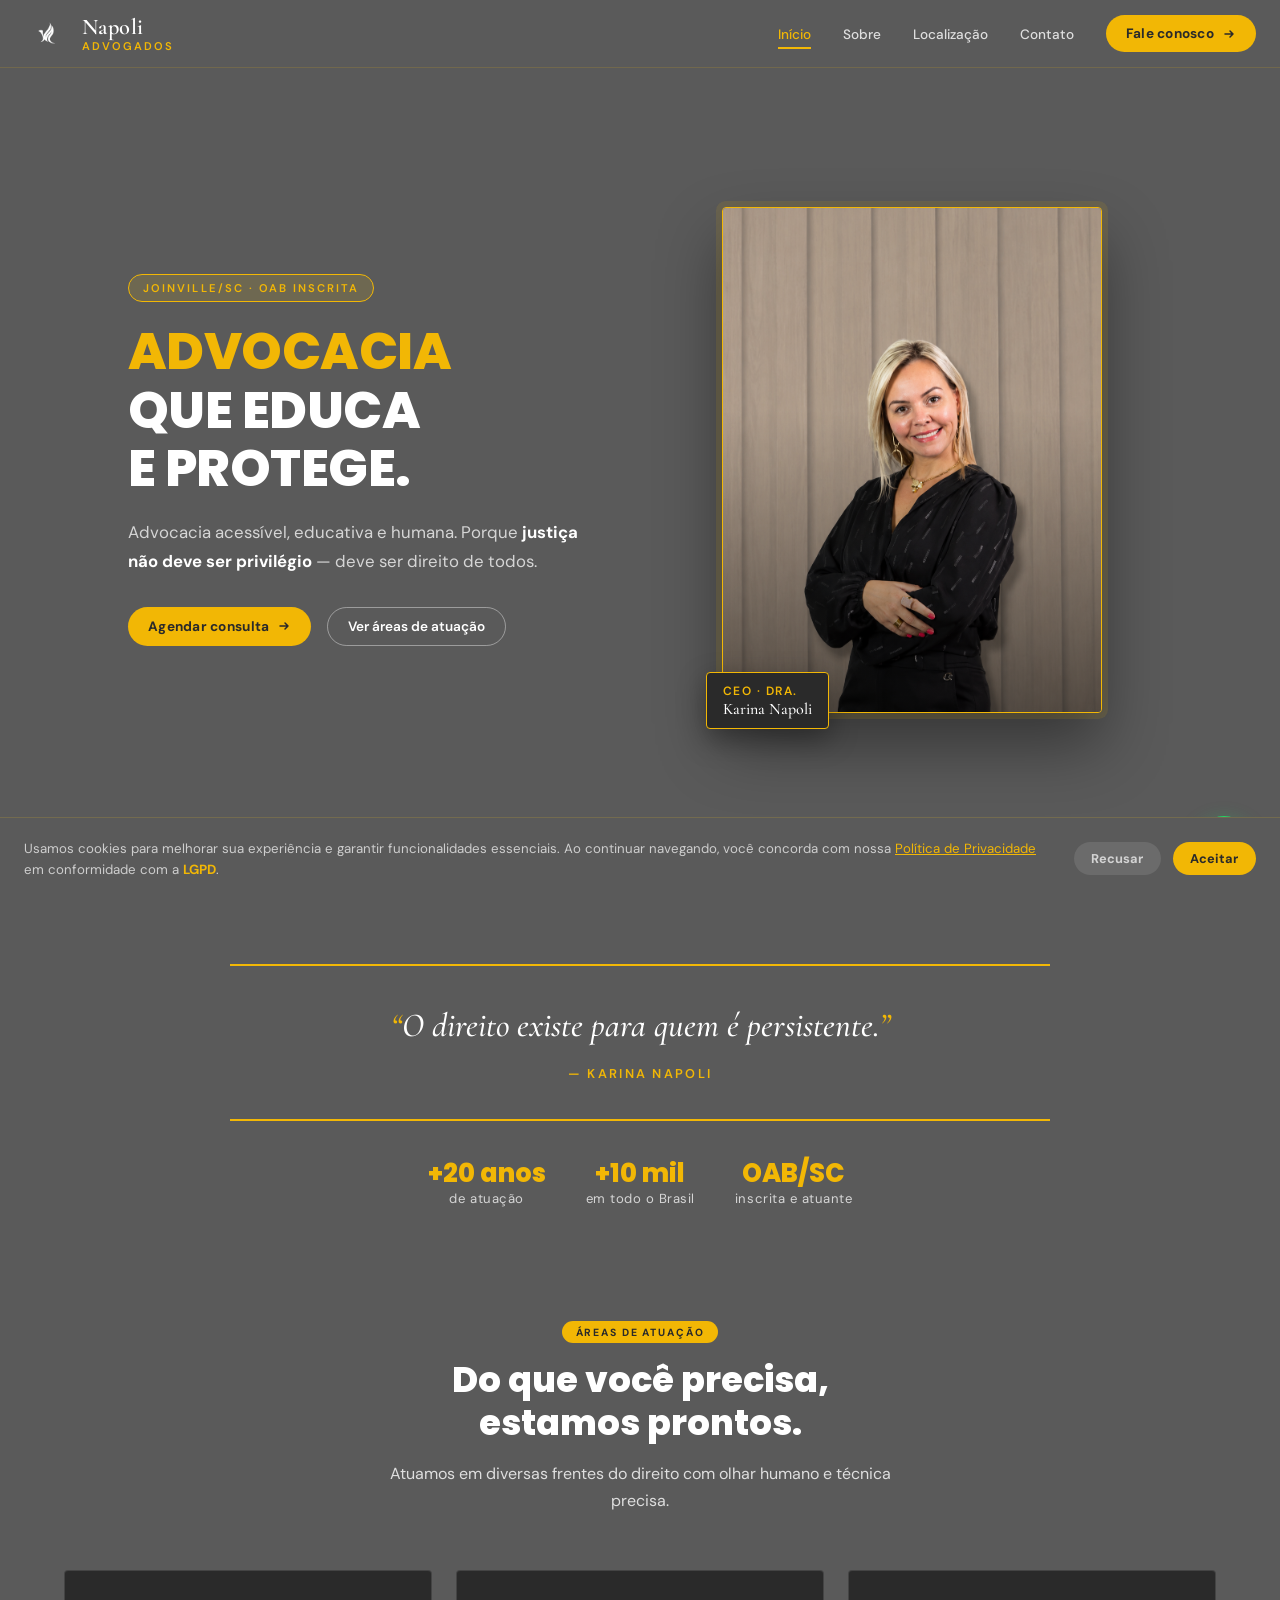
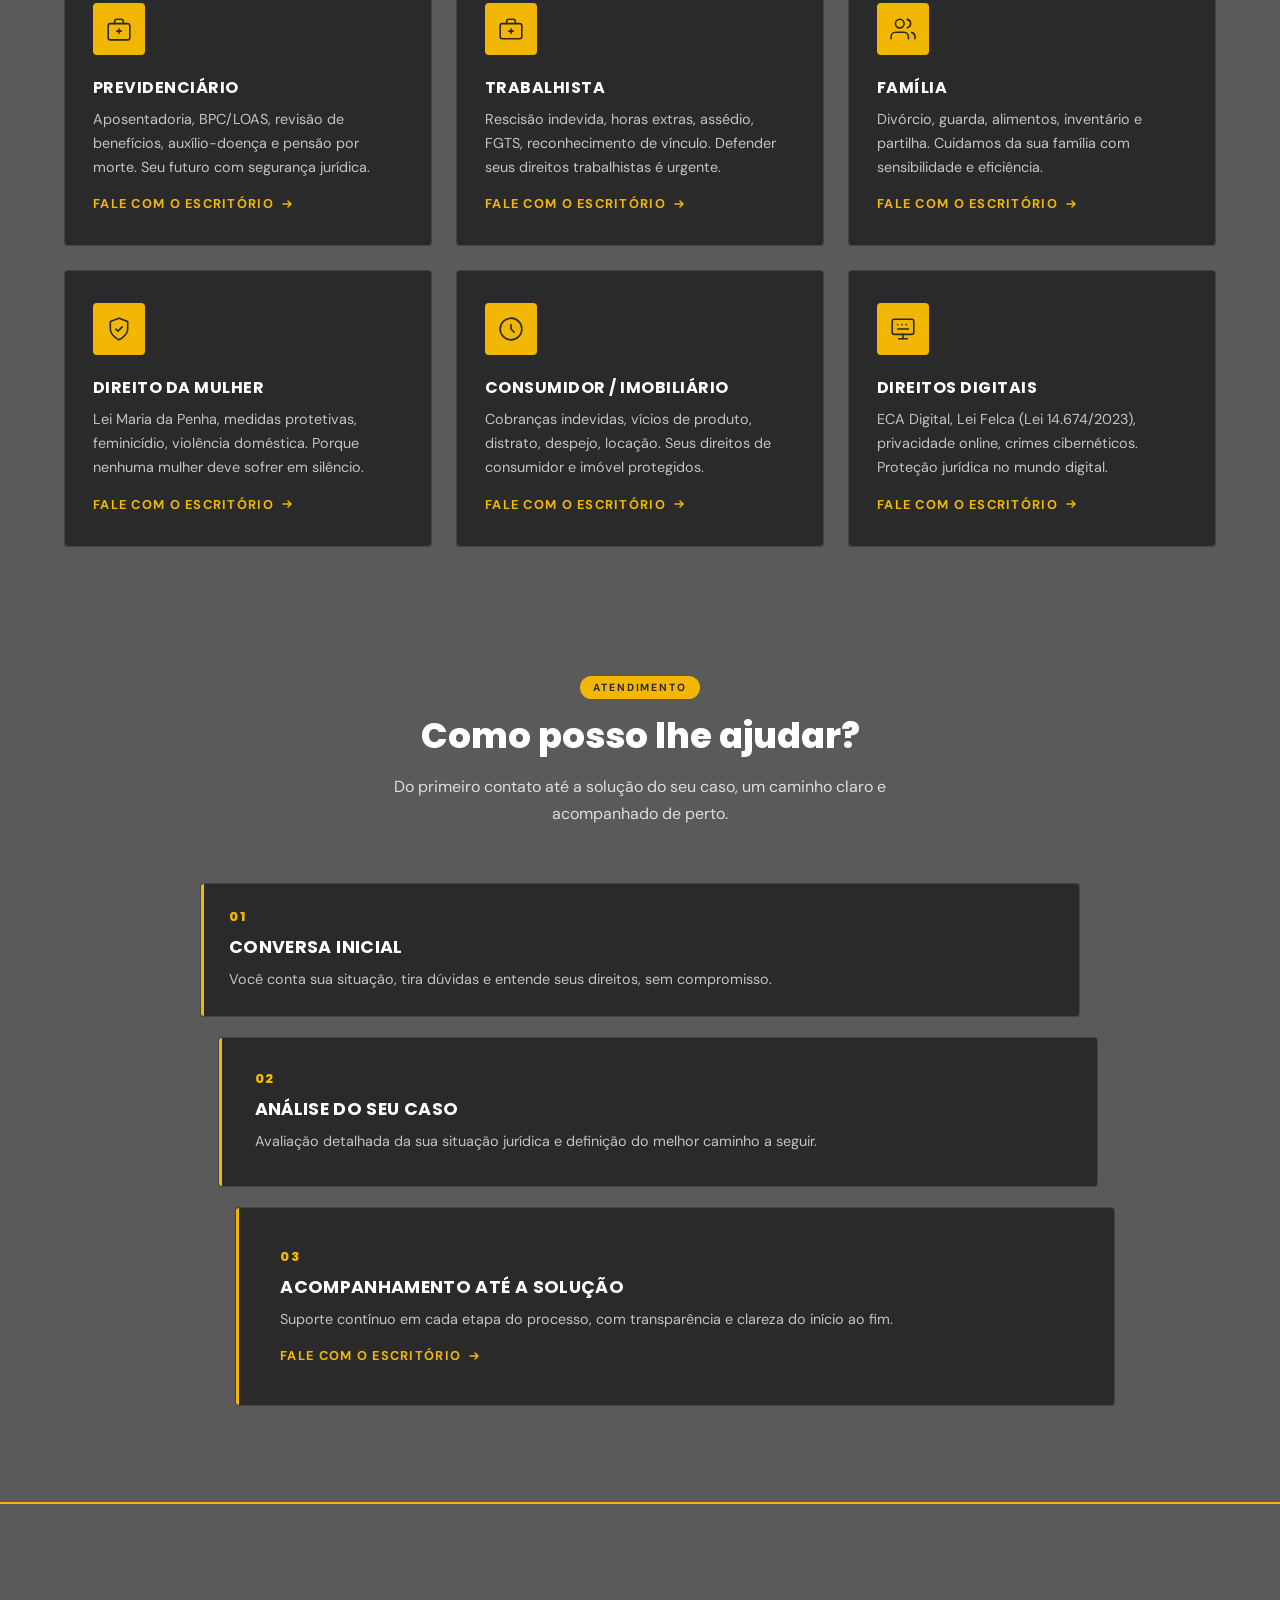
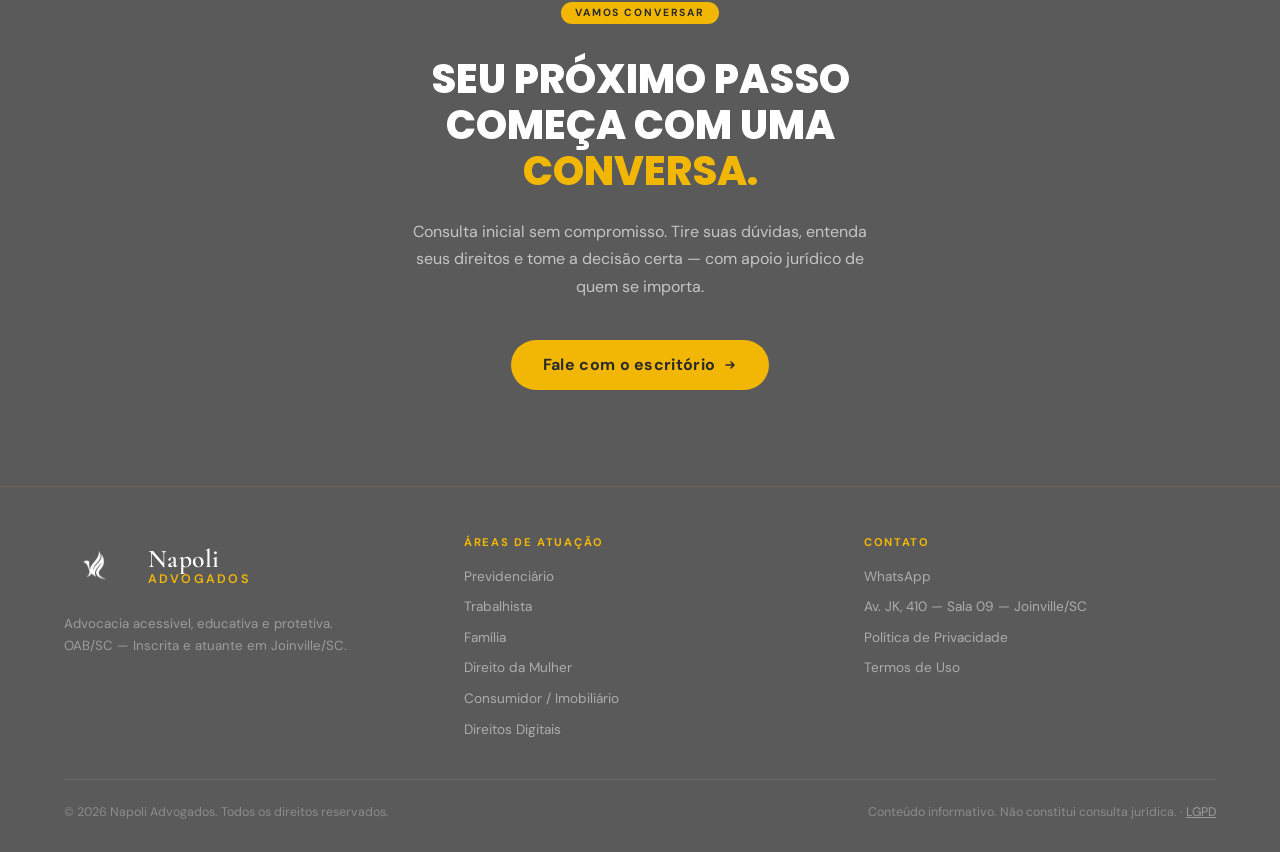
==== commit 118ba044: "Aumenta tamanho do logo (icone + texto) no navbar e rodape - Icone da fenix: 36px -> 46px no navbar," ====
--- a/index.html
+++ b/index.html
@@ -53,7 +53,7 @@
   <header>
     <nav class="navbar" aria-label="Navegação principal">
       <a href="/" class="navbar__logo" aria-label="Napoli Advogados — Página inicial">
-        <img src="assets/images/logo-icone.png" alt="Napoli Advogados" height="36" style="height:36px;width:auto;display:block;" />
+        <img src="assets/images/logo-icone.png" alt="Napoli Advogados" height="46" style="height:46px;width:auto;display:block;" />
         <span class="navbar__logo-text">
           <span class="navbar__logo-name">Napoli</span>
           <span class="navbar__logo-sub">Advogados</span>
@@ -316,10 +316,10 @@
       <div class="footer__inner">
         <div class="footer__brand">
           <a href="/" class="footer__brand-logo" aria-label="Napoli Advogados">
-            <img src="assets/images/logo-icone.png" alt="Napoli Advogados" height="48" style="height:48px;width:auto;display:block;" />
+            <img src="assets/images/logo-icone.png" alt="Napoli Advogados" height="62" style="height:62px;width:auto;display:block;" />
             <span class="navbar__logo-text" style="margin-left:.75rem">
-              <span class="navbar__logo-name" style="font-size:1.3rem">Napoli</span>
-              <span class="navbar__logo-sub">Advogados</span>
+              <span class="navbar__logo-name" style="font-size:1.6rem">Napoli</span>
+              <span class="navbar__logo-sub" style="font-size:.78rem">Advogados</span>
             </span>
           </a>
           <p class="footer__brand-desc">
--- a/assets/css/styles.css
+++ b/assets/css/styles.css
@@ -80,13 +80,13 @@
     .navbar__logo-name {
       font-family: var(--font-serif);
       font-weight: 600;
-      font-size: 1.1rem;
+      font-size: 1.4rem;
       color: var(--white);
       letter-spacing: .02em;
     }
     .navbar__logo-sub {
       font-family: var(--font-body);
-      font-size: .65rem;
+      font-size: .7rem;
       font-weight: 600;
       letter-spacing: .18em;
       text-transform: uppercase;
@@ -1209,7 +1209,8 @@
 
       /* Navbar */
       .navbar { padding: 0 1rem; }
-      .navbar__logo img { height: 36px !important; }
+      .navbar__logo img { height: 40px !important; }
+      .navbar__logo-name { font-size: 1.2rem; }
 
       /* Hero: foto sobe para cima do texto */
       .hero { min-height: auto; }
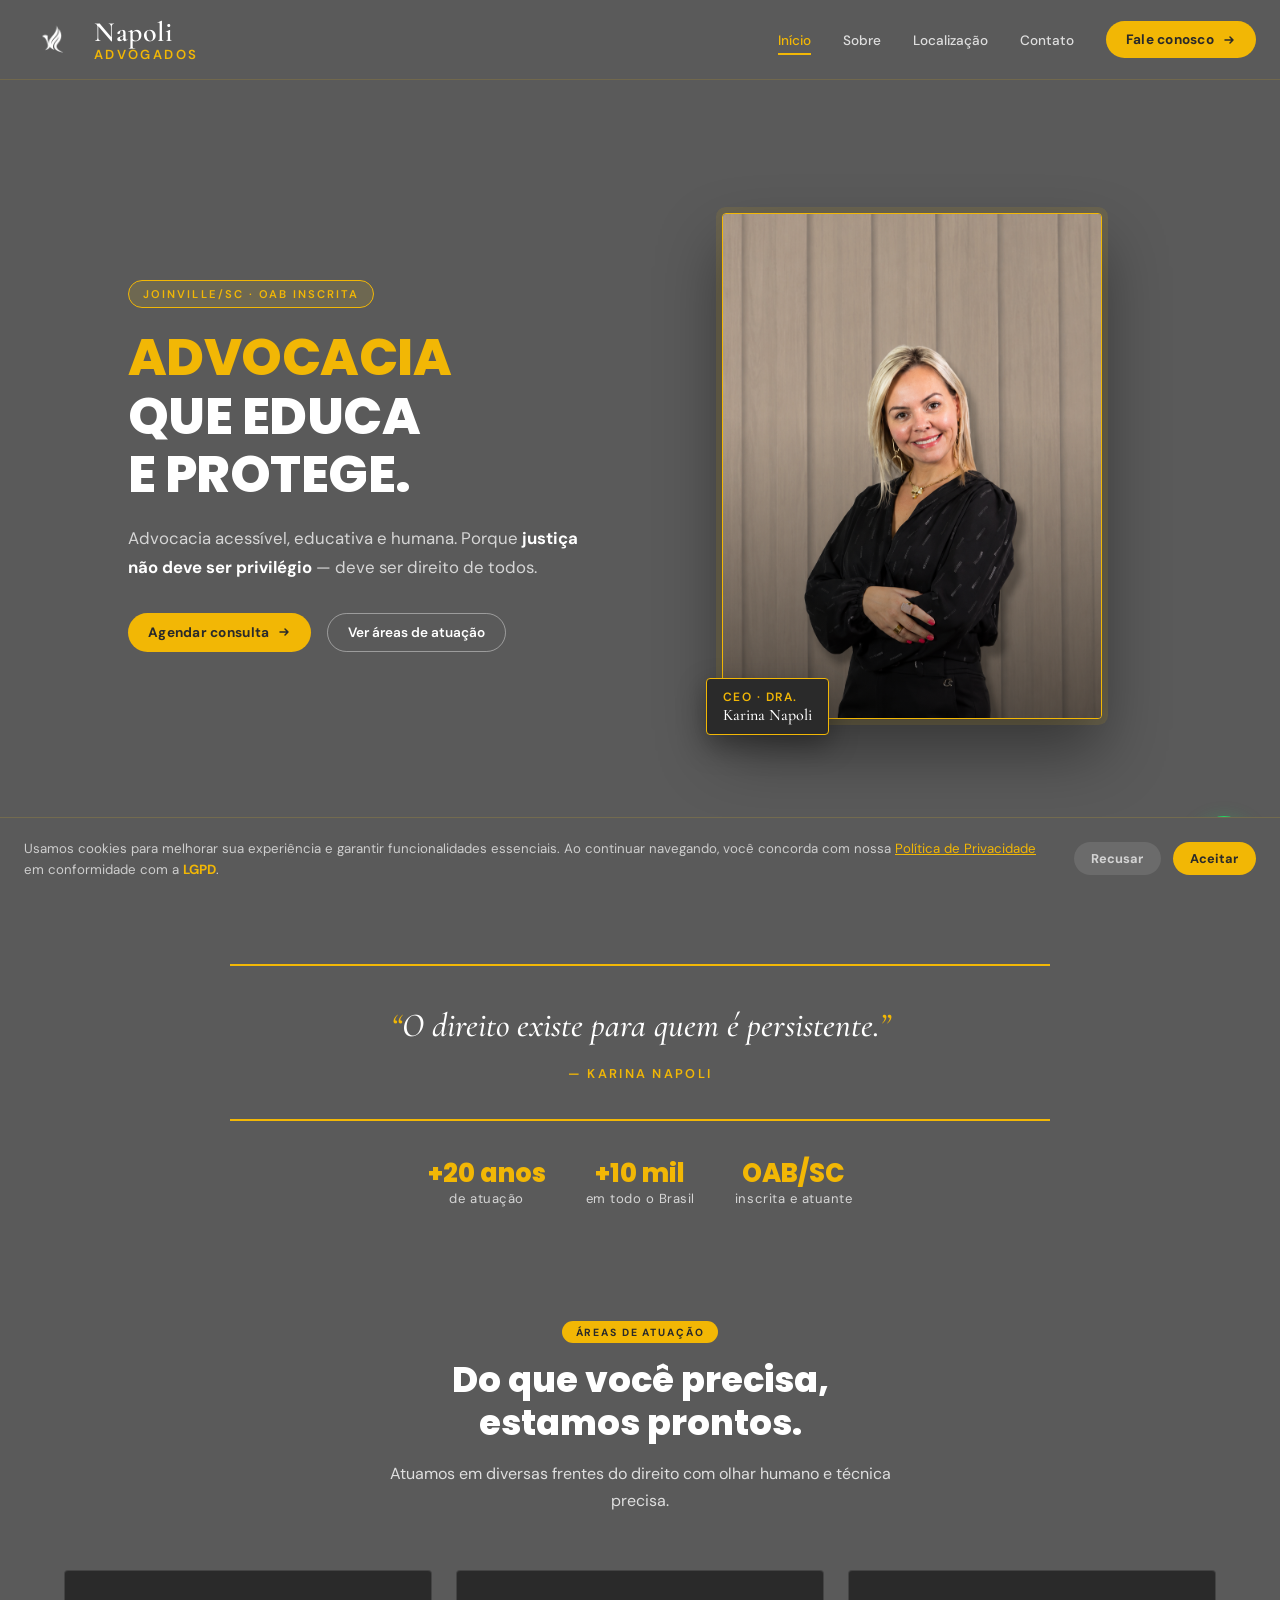
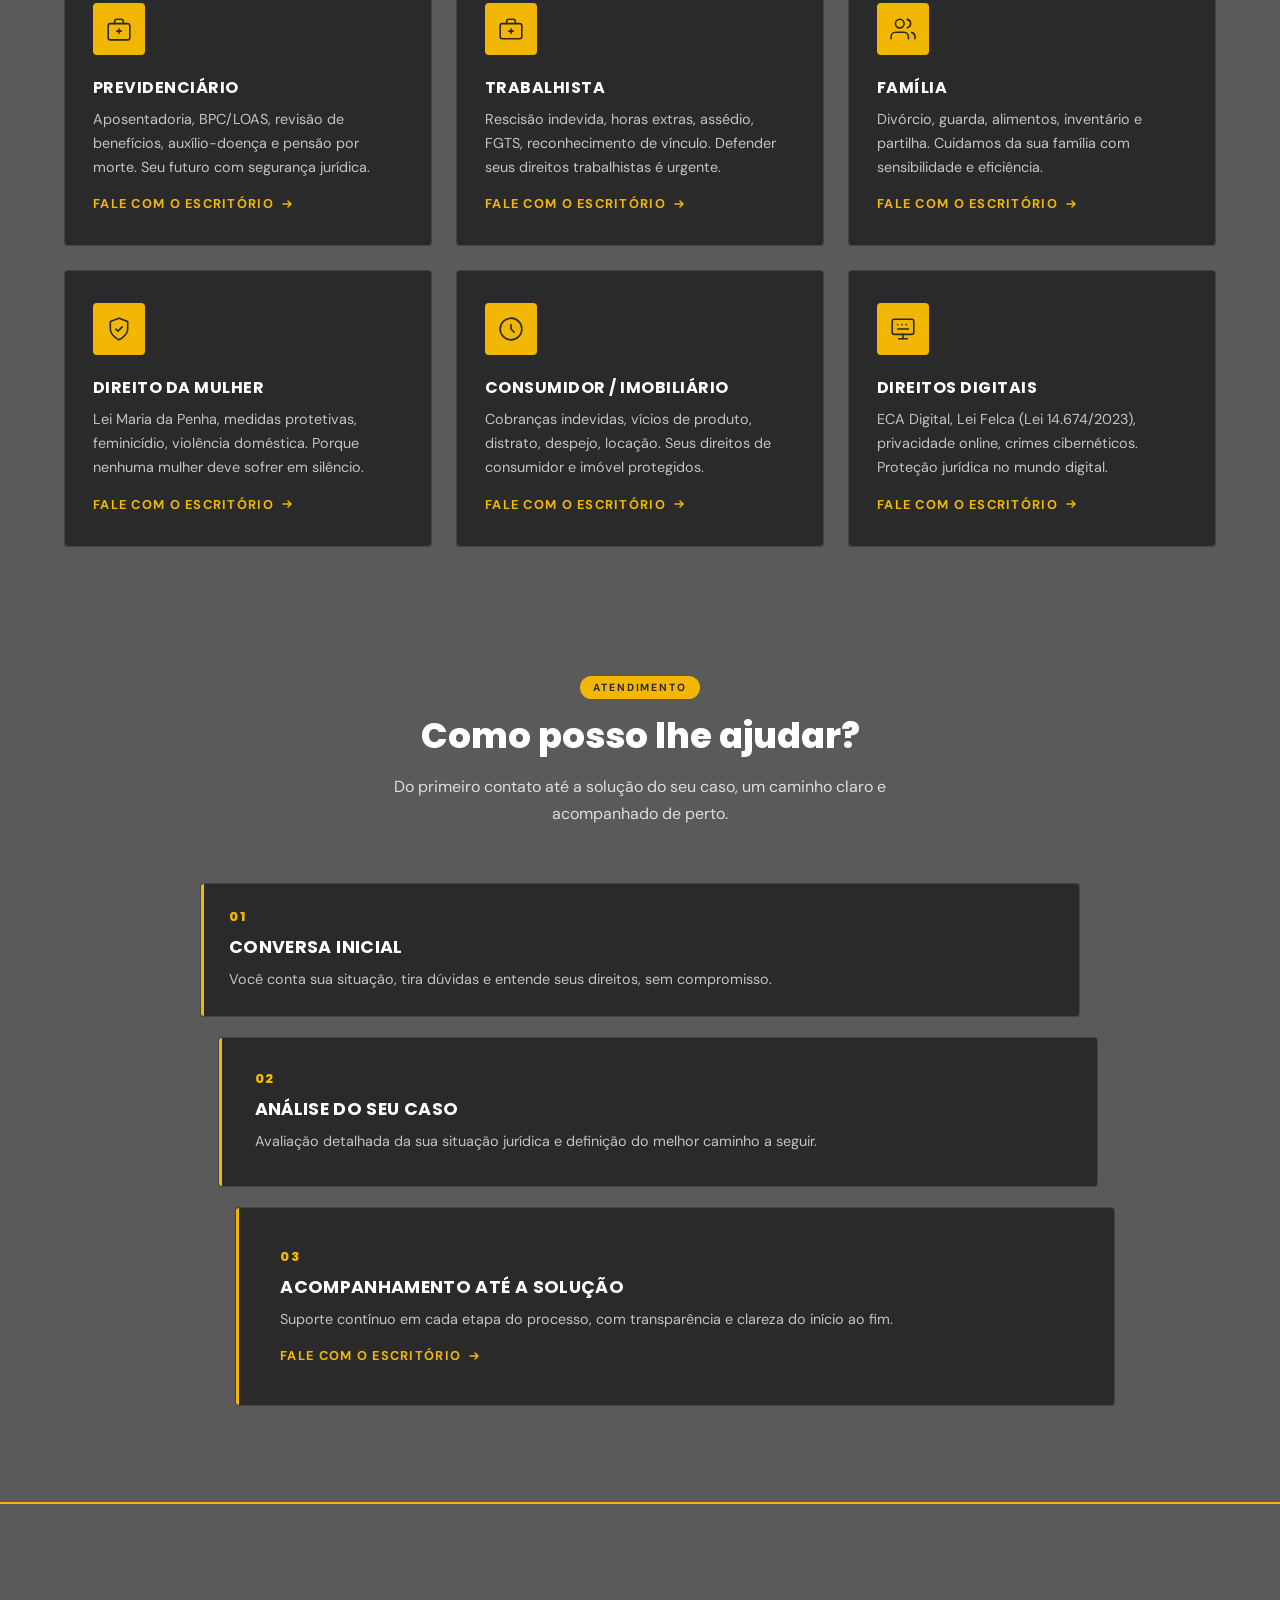
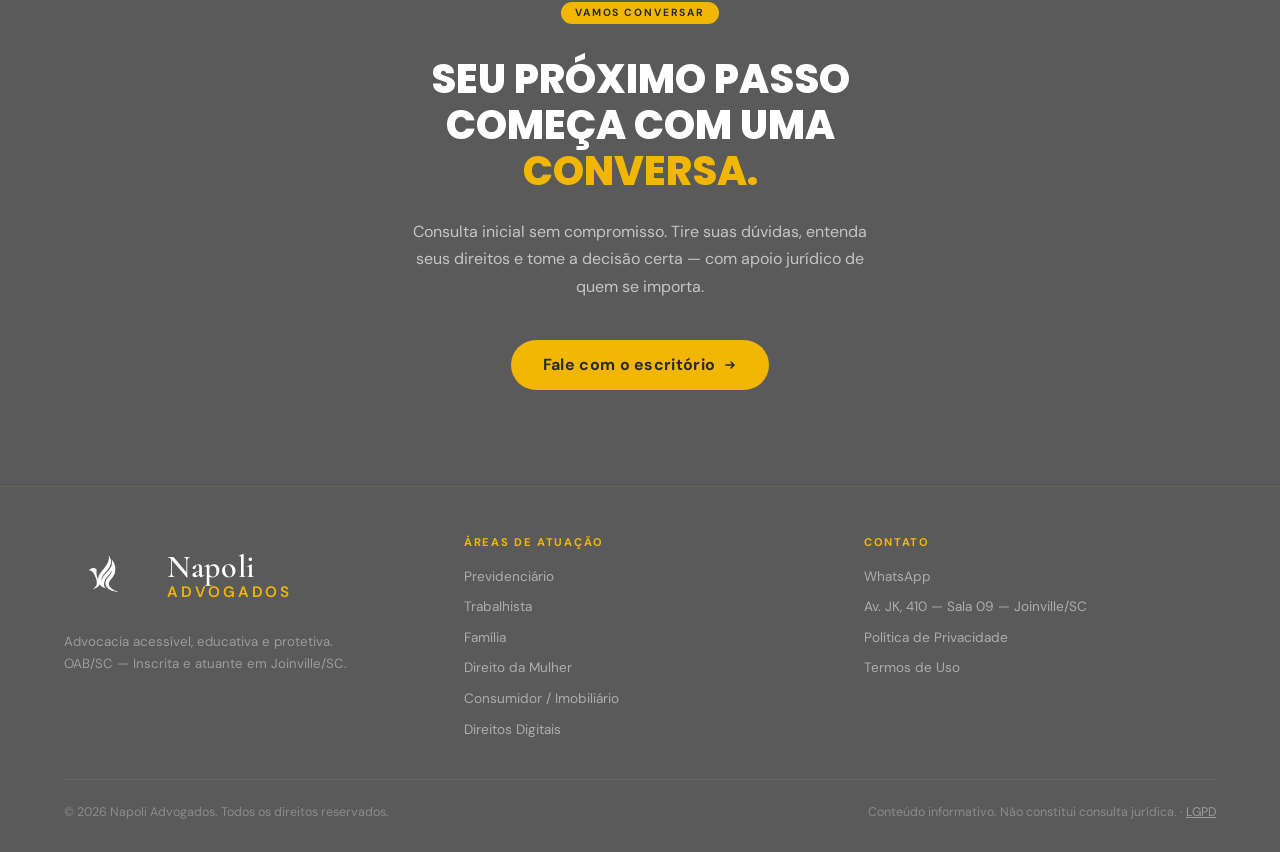
==== commit a2d69a66: "Aumenta ainda mais o logo e corrige vazamento do menu mobile - Icone: 46px -> 58px (navbar), 62px ->" ====
--- a/index.html
+++ b/index.html
@@ -53,7 +53,7 @@
   <header>
     <nav class="navbar" aria-label="Navegação principal">
       <a href="/" class="navbar__logo" aria-label="Napoli Advogados — Página inicial">
-        <img src="assets/images/logo-icone.png" alt="Napoli Advogados" height="46" style="height:46px;width:auto;display:block;" />
+        <img src="assets/images/logo-icone.png" alt="Napoli Advogados" height="58" style="height:58px;width:auto;display:block;" />
         <span class="navbar__logo-text">
           <span class="navbar__logo-name">Napoli</span>
           <span class="navbar__logo-sub">Advogados</span>
@@ -316,10 +316,10 @@
       <div class="footer__inner">
         <div class="footer__brand">
           <a href="/" class="footer__brand-logo" aria-label="Napoli Advogados">
-            <img src="assets/images/logo-icone.png" alt="Napoli Advogados" height="62" style="height:62px;width:auto;display:block;" />
-            <span class="navbar__logo-text" style="margin-left:.75rem">
-              <span class="navbar__logo-name" style="font-size:1.6rem">Napoli</span>
-              <span class="navbar__logo-sub" style="font-size:.78rem">Advogados</span>
+            <img src="assets/images/logo-icone.png" alt="Napoli Advogados" height="80" style="height:80px;width:auto;display:block;" />
+            <span class="navbar__logo-text" style="margin-left:.85rem">
+              <span class="navbar__logo-name" style="font-size:2rem">Napoli</span>
+              <span class="navbar__logo-sub" style="font-size:.95rem">Advogados</span>
             </span>
           </a>
           <p class="footer__brand-desc">
--- a/assets/css/styles.css
+++ b/assets/css/styles.css
@@ -59,7 +59,7 @@
       background: var(--bg-main);
       z-index: 1000;
       padding: 0 1.5rem;
-      height: 68px;
+      height: 80px;
       display: flex;
       align-items: center;
       justify-content: space-between;
@@ -80,13 +80,13 @@
     .navbar__logo-name {
       font-family: var(--font-serif);
       font-weight: 600;
-      font-size: 1.4rem;
+      font-size: 1.75rem;
       color: var(--white);
       letter-spacing: .02em;
     }
     .navbar__logo-sub {
       font-family: var(--font-body);
-      font-size: .7rem;
+      font-size: .82rem;
       font-weight: 600;
       letter-spacing: .18em;
       text-transform: uppercase;
@@ -155,12 +155,12 @@
     @media (max-width: 767px) {
       .navbar__nav-wrap {
         position: fixed;
-        top: 68px; left: 0; right: 0;
+        top: 80px; left: 0; right: 0;
         background: var(--bg-main);
         padding: 1.5rem;
         flex-direction: column;
         gap: 1.25rem;
-        transform: translateY(-120%);
+        transform: translateY(calc(-100% - 100px));
         transition: transform .3s ease;
         display: flex;
       }
@@ -180,7 +180,7 @@
       overflow: hidden;
       display: flex;
       align-items: center;
-      padding-top: 68px;
+      padding-top: 80px;
     }
 
     /* pontos/partículas removidos (FASE 2) */
@@ -1209,8 +1209,9 @@
 
       /* Navbar */
       .navbar { padding: 0 1rem; }
-      .navbar__logo img { height: 40px !important; }
-      .navbar__logo-name { font-size: 1.2rem; }
+      .navbar__logo img { height: 50px !important; }
+      .navbar__logo-name { font-size: 1.45rem; }
+      .navbar__logo-sub { font-size: .68rem; }
 
       /* Hero: foto sobe para cima do texto */
       .hero { min-height: auto; }
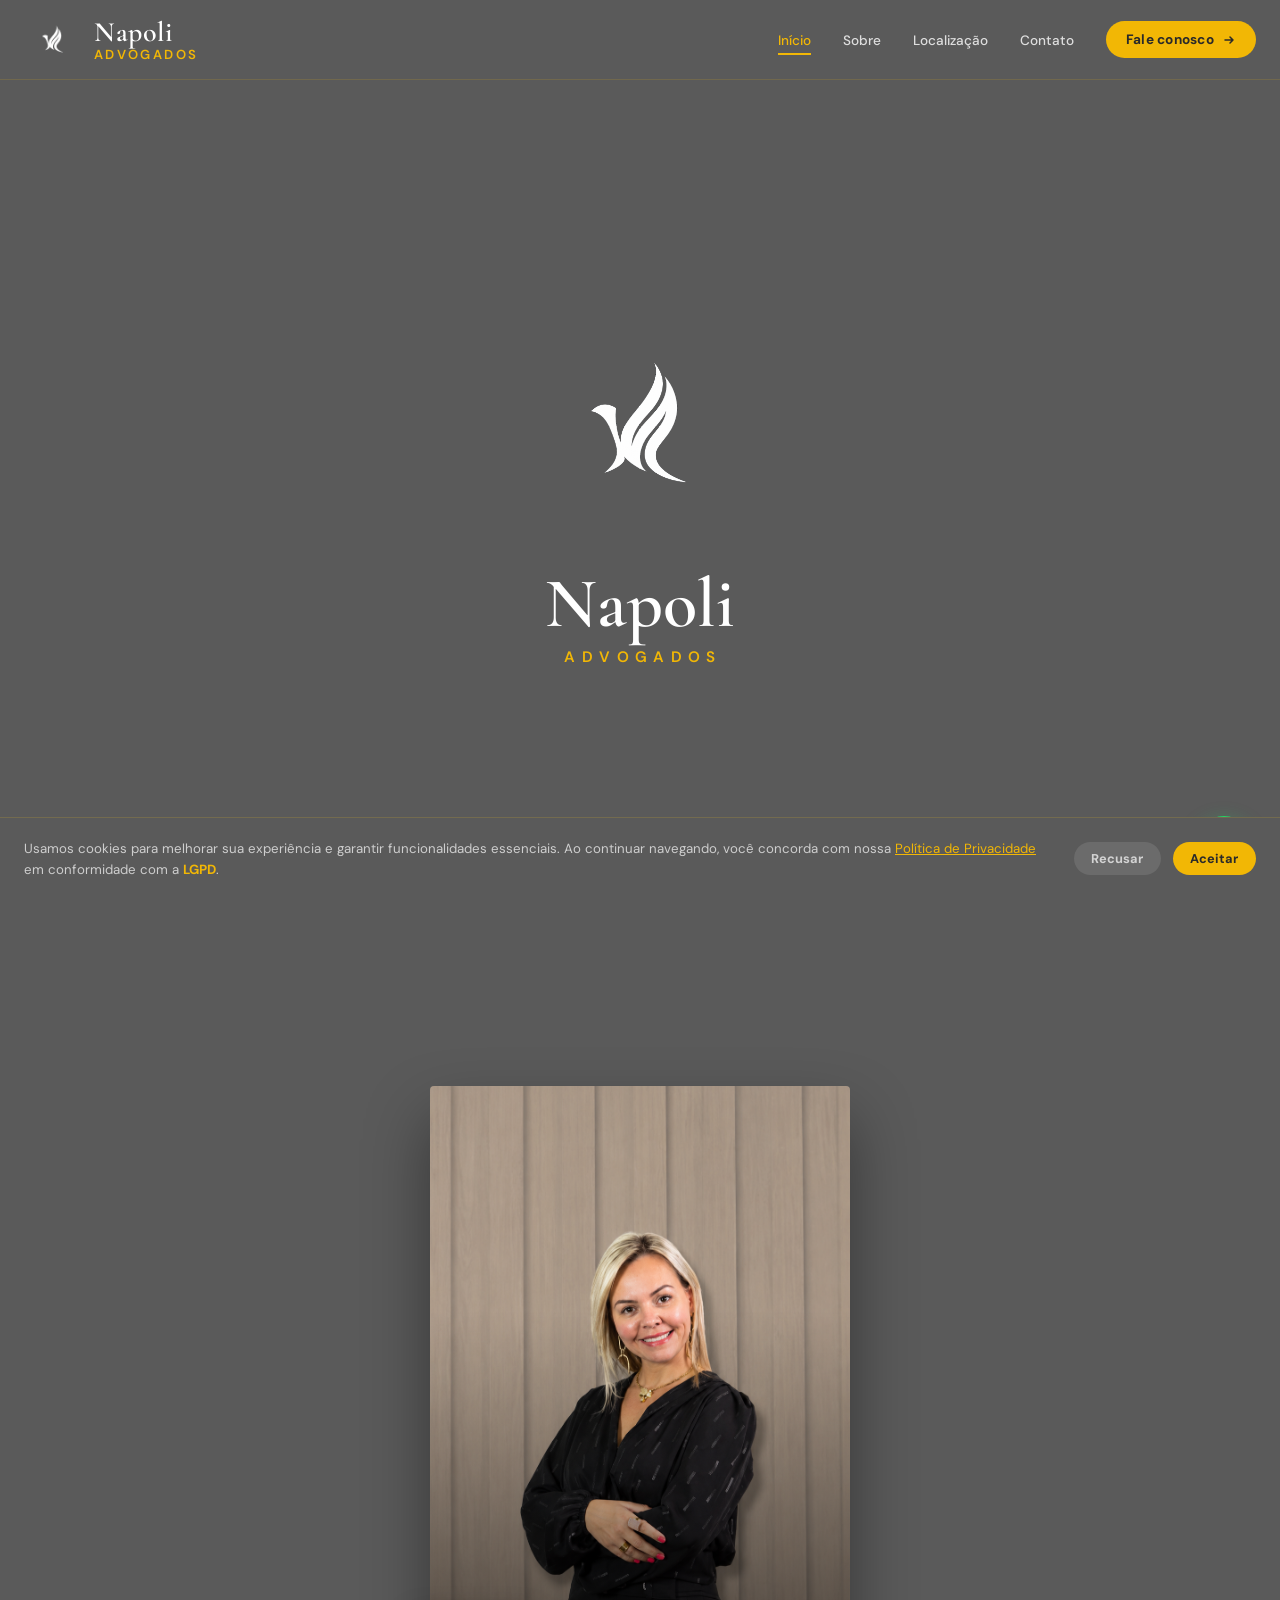
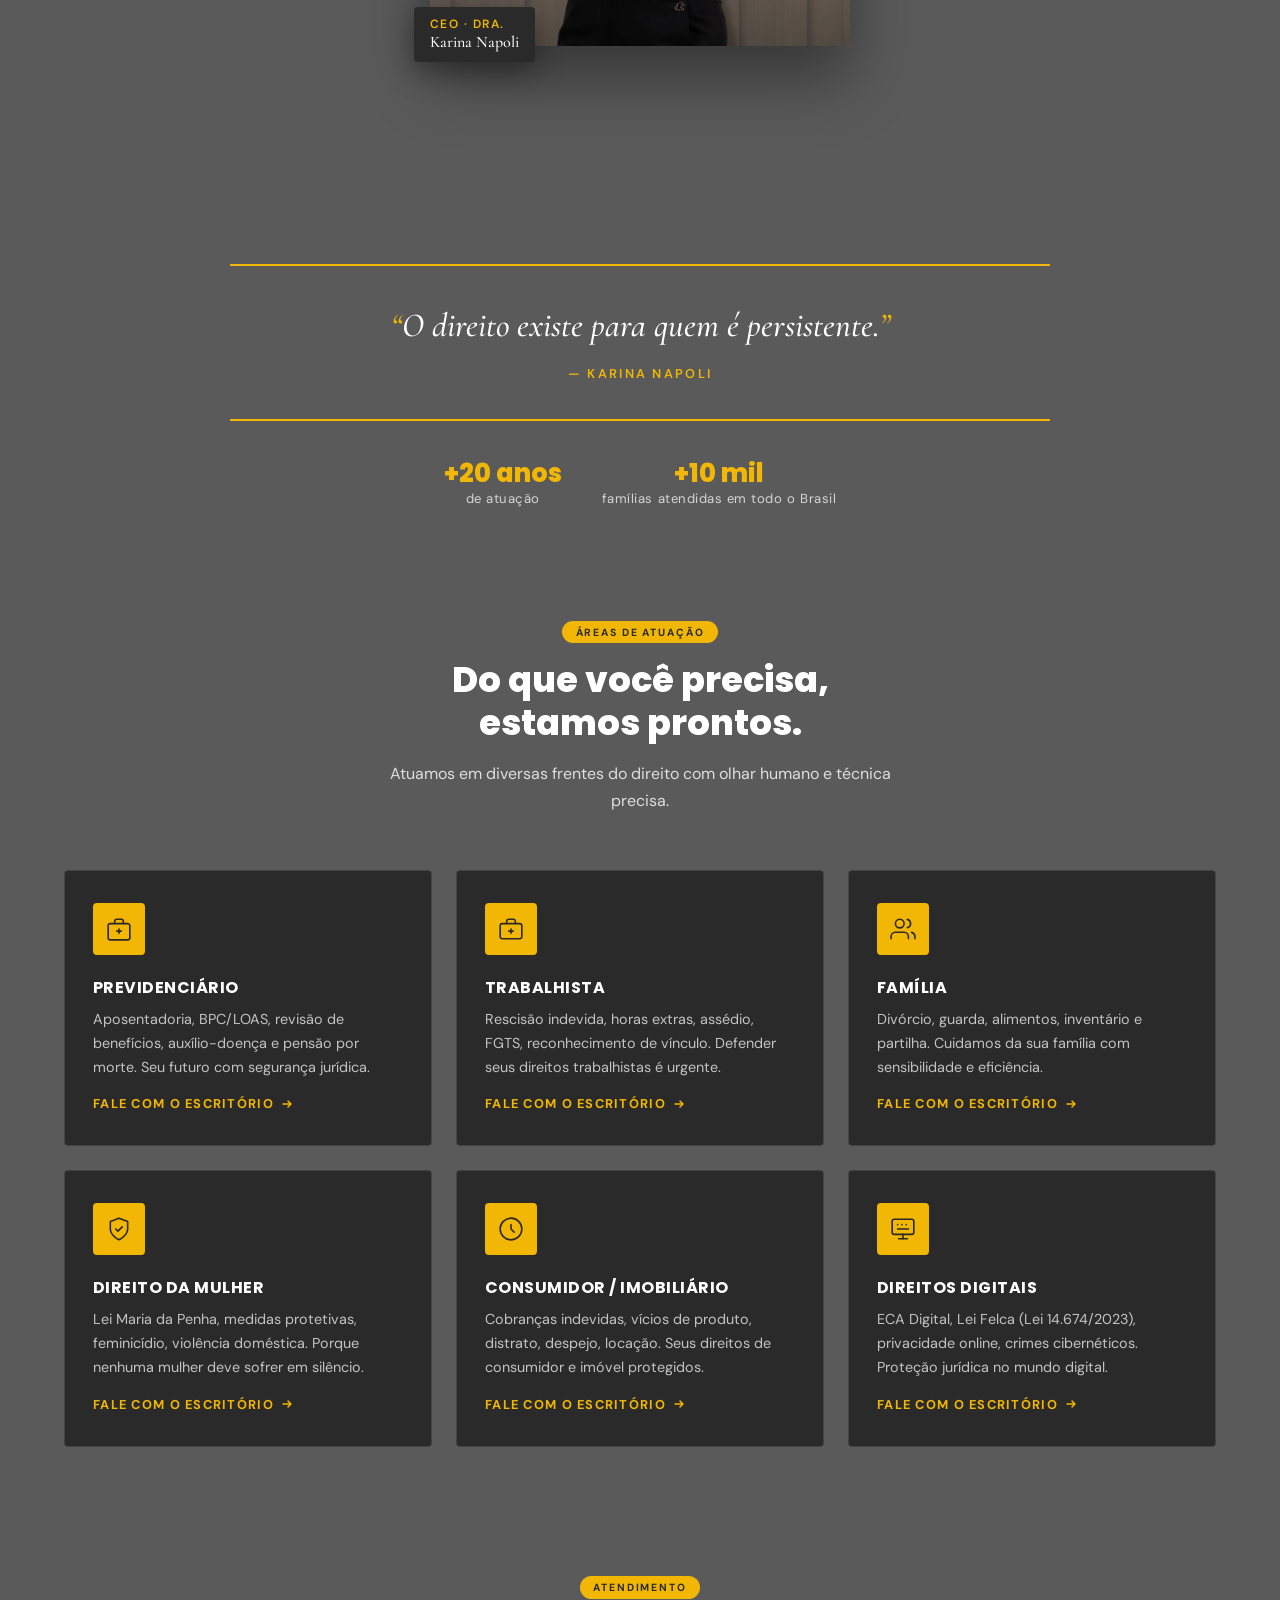
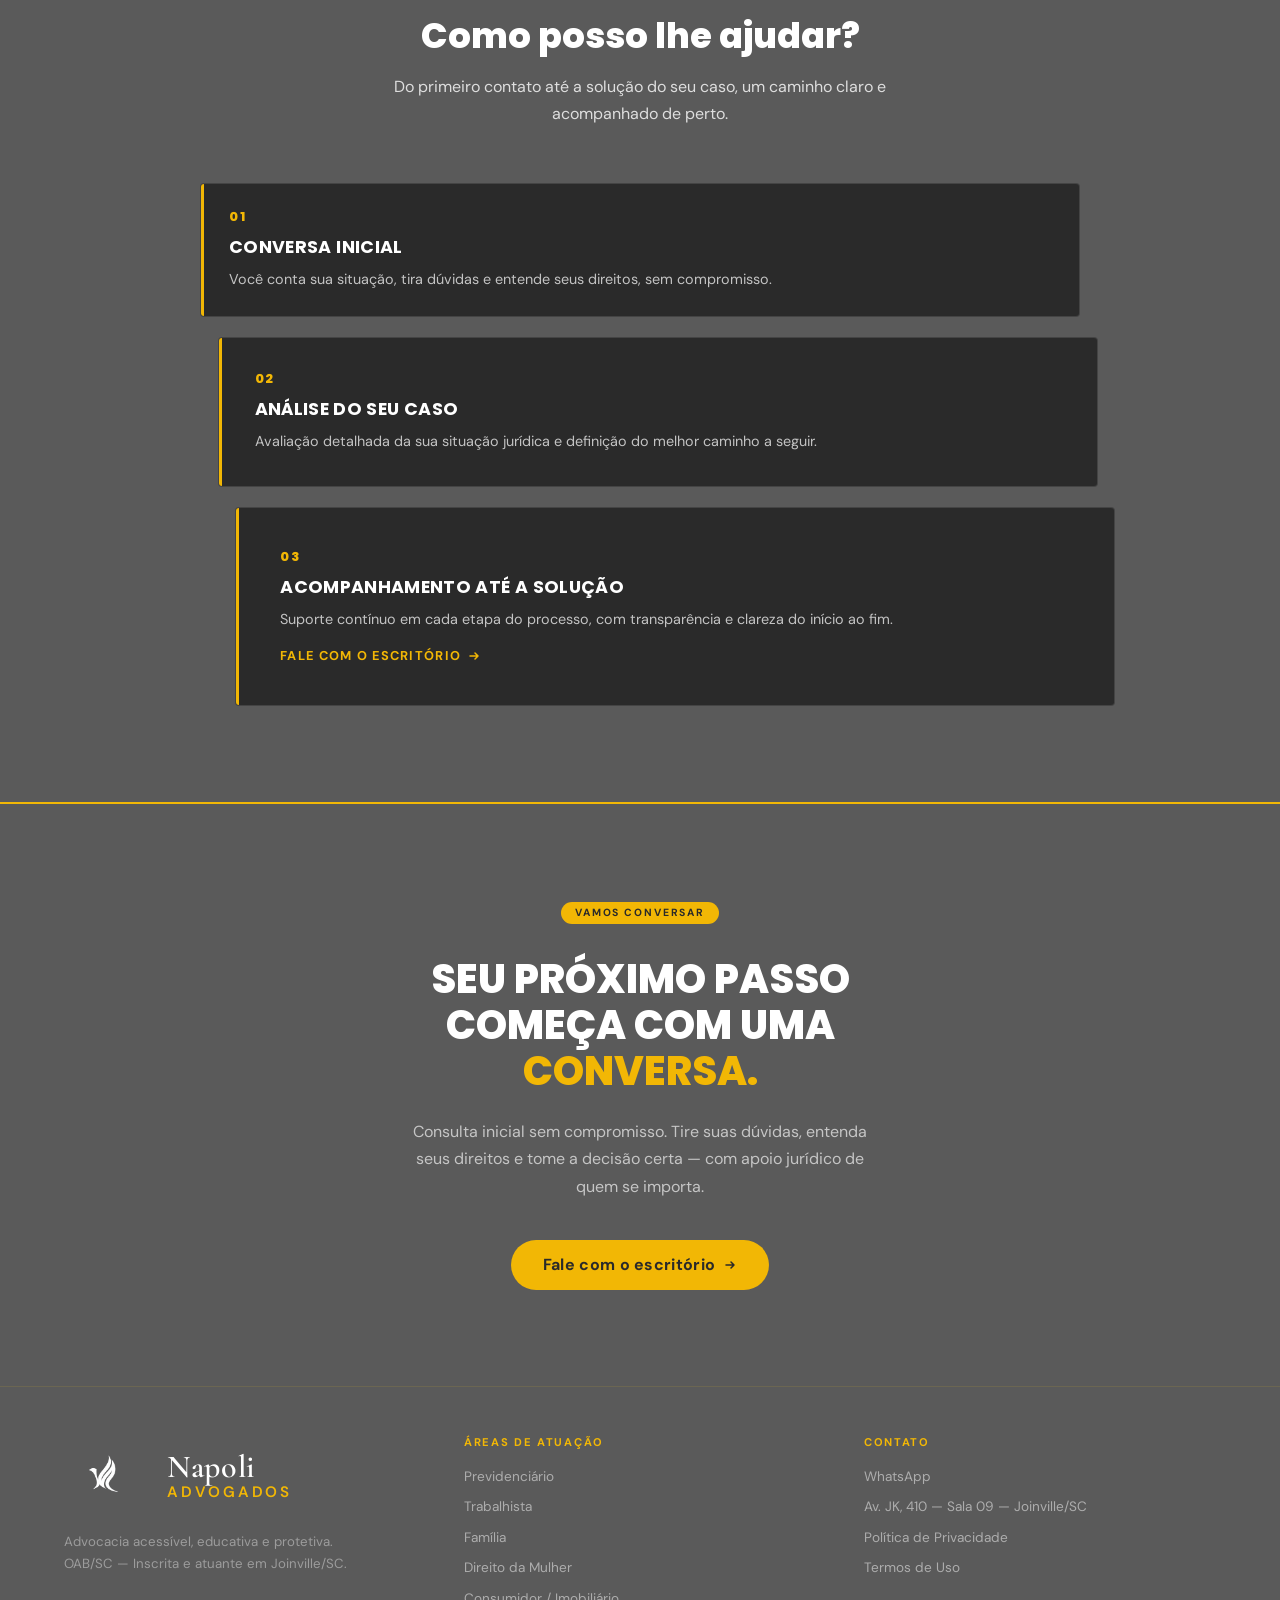
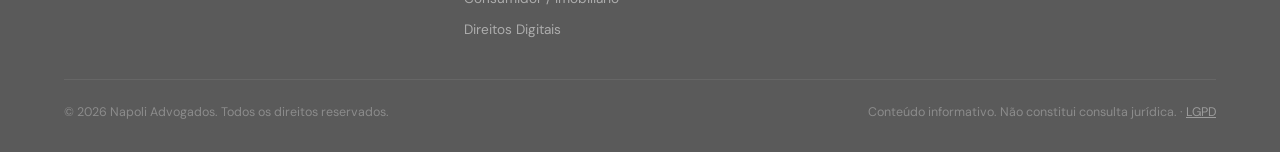
==== commit 2991495b: "feat: intro com logo centralizada e ajustes no bloco de numeros Home: - Nova secao .hero-intro ocupa" ====
--- a/index.html
+++ b/index.html
@@ -78,34 +78,38 @@
   </header>
 
   <main id="main">
-<section class="hero" aria-label="Apresentação">
+    <!-- ══════════ INTRO — LOGO CENTRALIZADA ══════════ -->
+    <section class="hero-intro" aria-label="Abertura">
+      <h1 class="hero-intro__logo">
+        <img
+          src="assets/images/logo-icone.png"
+          alt=""
+          width="300"
+          height="300"
+          loading="eager"
+          fetchpriority="high"
+          aria-hidden="true"
+        />
+        <span class="hero-intro__name">Napoli</span>
+        <span class="hero-intro__sub">Advogados</span>
+      </h1>
+
+      <a href="#hero-foto" class="hero-intro__scroll" aria-label="Rolar para o conteúdo">
+        <span class="hero-intro__scroll-label">role para conhecer</span>
+        <svg width="18" height="18" viewBox="0 0 24 24" fill="none" aria-hidden="true">
+          <path d="M12 5v14M6 13l6 6 6-6" stroke="currentColor" stroke-width="1.5"
+                stroke-linecap="round" stroke-linejoin="round"/>
+        </svg>
+      </a>
+    </section>
+
+<section class="hero" id="hero-foto" aria-label="Dra. Karina Napoli">
       <div class="hero__bg-dots" aria-hidden="true"></div>
       <div class="hero__orb hero__orb--1" aria-hidden="true"></div>
       <div class="hero__orb hero__orb--2" aria-hidden="true"></div>
 
       <div class="hero__inner">
-        <div class="hero__content">
-          <span class="hero__tag">Joinville/SC · OAB Inscrita</span>
-          <h1 class="hero__title">
-            <em>ADVOCACIA</em><br/>
-            que educa<br/>
-            e protege.
-          </h1>
-          <p class="hero__sub">
-            Advocacia acessível, educativa e humana. Porque <strong style="color:var(--white)">justiça não deve ser privilégio</strong> — deve ser direito de todos.
-          </p>
-          <div class="hero__actions">
-            <a href="https://wa.me/5547999003325?text=Ol%C3%A1%2C%20gostaria%20de%20agendar%20uma%20consulta." class="btn-cta" target="_blank" rel="noopener noreferrer">
-              Agendar consulta
-              <svg width="14" height="14" viewBox="0 0 14 14" fill="none" aria-hidden="true">
-                <path d="M3 7h8M8 4l3 3-3 3" stroke="currentColor" stroke-width="1.5" stroke-linecap="round" stroke-linejoin="round"/>
-              </svg>
-            </a>
-            <a href="#areas" class="btn-outline">Ver áreas de atuação</a>
-          </div>
-        </div>
-
-        <div class="hero__photo-wrap">
+        <div class="hero__photo-wrap reveal">
           <div class="hero__photo-frame">
             <img
               src="assets/images/karina-napoli-foto.png"
@@ -145,9 +149,7 @@
           </blockquote>
         </div>
 
-        <!-- Bloco de trajetória / tempo de mercado — baseado no rascunho da Karina.
-             TODO(confirmar com a Karina): o que exatamente o "+10 mil" representa
-             (clientes atendidos? processos? outra métrica?) antes de publicar. -->
+        <!-- Bloco de trajetória / tempo de mercado — baseado no rascunho da Karina. -->
         <div class="intro-history reveal">
           <div class="intro-history__item">
             <strong>+20 anos</strong>
@@ -155,11 +157,7 @@
           </div>
           <div class="intro-history__item">
             <strong>+10 mil</strong>
-            <span><!-- TODO: confirmar com a Karina o que este número representa -->em todo o Brasil</span>
-          </div>
-          <div class="intro-history__item">
-            <strong>OAB/SC</strong>
-            <span>inscrita e atuante</span>
+            <span>famílias atendidas em todo o Brasil</span>
           </div>
         </div>
       </div>
--- a/assets/css/styles.css
+++ b/assets/css/styles.css
@@ -172,7 +172,108 @@
       .navbar__nav-wrap { display: flex; align-items: center; gap: 2rem; }
     }
 
-    /* ─── HERO ─── */
+    /* ─── INTRO (primeira tela: só a logo, fundo na cor da página) ─── */
+    .hero-intro {
+      min-height: 100dvh;
+      background: var(--bg-main);
+      position: relative;
+      display: flex;
+      flex-direction: column;
+      align-items: center;
+      justify-content: center;
+      gap: 2rem;
+      padding: calc(80px + 2rem) 1.5rem 3rem;
+      text-align: center;
+    }
+    .hero-intro__logo {
+      display: flex;
+      flex-direction: column;
+      align-items: center;
+      margin: 0;
+    }
+    .hero-intro__logo img {
+      width: clamp(150px, 26vw, 260px);
+      height: auto;
+      display: block;
+    }
+    .hero-intro__name {
+      font-family: var(--font-serif);
+      font-weight: 600;
+      font-size: clamp(2.4rem, 7vw, 4.4rem);
+      line-height: 1;
+      color: var(--white);
+      margin-top: .75rem;
+    }
+    .hero-intro__sub {
+      font-family: var(--font-body);
+      font-weight: 600;
+      font-size: clamp(.72rem, 1.6vw, .95rem);
+      letter-spacing: .42em;
+      text-indent: .42em; /* compensa o tracking à direita e mantém o centro óptico */
+      text-transform: uppercase;
+      color: var(--gold-400);
+      margin-top: .5rem;
+    }
+
+    /* entrada suave e escalonada ao abrir a página */
+    .hero-intro__logo img,
+    .hero-intro__name,
+    .hero-intro__sub,
+    .hero-intro__scroll {
+      opacity: 0;
+      animation: introFadeUp 1s cubic-bezier(.22,.61,.36,1) both;
+    }
+    .hero-intro__logo img { animation-delay: .15s; }
+    .hero-intro__name     { animation-delay: .45s; }
+    .hero-intro__sub      { animation-delay: .65s; }
+    .hero-intro__scroll   { animation-delay: 1.1s; }
+    @keyframes introFadeUp {
+      from { opacity: 0; transform: translateY(14px) scale(.98); }
+      to   { opacity: 1; transform: none; }
+    }
+
+    /* centralizado por left/right (não por transform): a animação de entrada
+       termina em `transform: none` e apagaria um translateX(-50%) */
+    .hero-intro__scroll {
+      position: absolute;
+      bottom: 2.5rem;
+      left: 0;
+      right: 0;
+      width: fit-content;
+      margin-inline: auto; /* mantém a área clicável do tamanho do conteúdo */
+      display: flex;
+      flex-direction: column;
+      align-items: center;
+      gap: .5rem;
+      color: rgba(255,255,255,.6);
+      text-decoration: none;
+      transition: color .25s;
+    }
+    .hero-intro__scroll:hover,
+    .hero-intro__scroll:focus-visible { color: var(--gold-400); }
+    .hero-intro__scroll-label {
+      font-family: var(--font-body);
+      font-size: .68rem;
+      font-weight: 600;
+      letter-spacing: .22em;
+      text-indent: .22em; /* compensa o tracking à direita e centra opticamente */
+      text-transform: uppercase;
+    }
+    .hero-intro__scroll svg { animation: scrollNudge 2.2s ease-in-out infinite; }
+    @keyframes scrollNudge {
+      0%, 100% { transform: translateY(0);   opacity: .7; }
+      50%      { transform: translateY(5px); opacity: 1; }
+    }
+
+    @media (prefers-reduced-motion: reduce) {
+      .hero-intro__logo img,
+      .hero-intro__name,
+      .hero-intro__sub,
+      .hero-intro__scroll { opacity: 1; animation: none; }
+      .hero-intro__scroll svg { animation: none; }
+    }
+
+    /* ─── HERO (foto da Karina — aparece ao rolar) ─── */
     .hero {
       min-height: 100dvh;
       background: var(--bg-main);
@@ -212,61 +313,17 @@
       margin: 0 auto;
       padding: 5rem 1.5rem 8rem;
       display: grid;
-      grid-template-columns: 1fr 1fr;
+      grid-template-columns: 1fr;
+      justify-items: center;
       gap: 4rem;
       align-items: center;
+      width: 100%;
     }
     @media (max-width: 767px) {
       .hero__inner {
-        grid-template-columns: 1fr;
         gap: 2.5rem;
         padding: 3rem 1.25rem 6rem;
       }
-    }
-
-    .hero__tag {
-      display: inline-block;
-      background: rgba(250,202,18,.12);
-      border: 1px solid var(--gold-400);
-      color: var(--gold-400);
-      font-family: var(--font-body);
-      font-size: .7rem;
-      font-weight: 600;
-      letter-spacing: .18em;
-      text-transform: uppercase;
-      padding: .35rem .9rem;
-      border-radius: 50px;
-      margin-bottom: 1.25rem;
-    }
-
-    .hero__title {
-      font-family: var(--font-sans);
-      font-weight: 800;
-      font-size: clamp(1.8rem, 4.5vw, 3.2rem);
-      line-height: 1.15;
-      color: var(--white);
-      text-transform: uppercase;
-      letter-spacing: -.01em;
-      margin-bottom: 1.25rem;
-    }
-    .hero__title em {
-      font-style: normal;
-      color: var(--gold-500);
-    }
-
-    .hero__sub {
-      font-family: var(--font-body);
-      font-size: 1.05rem;
-      line-height: 1.7;
-      color: rgba(255,255,255,.75);
-      max-width: 480px;
-      margin-bottom: 2rem;
-    }
-
-    .hero__actions {
-      display: flex;
-      gap: 1rem;
-      flex-wrap: wrap;
     }
 
     .btn-outline {
@@ -293,16 +350,15 @@
     .hero__photo-wrap {
       position: relative;
       width: 100%;
-      max-width: 380px;
+      max-width: 420px;
       margin: 0 auto;
     }
     .hero__photo-frame {
       position: relative;
       border-radius: var(--radius-card);
       overflow: hidden;
-      border: 1px solid var(--gold-400);
-      box-shadow: 0 0 0 6px rgba(242,183,5,.1), 0 32px 64px rgba(0,0,0,.4);
-      max-width: 380px;
+      box-shadow: 0 32px 64px rgba(0,0,0,.4);
+      max-width: 420px;
       width: 100%;
       aspect-ratio: 3/4;
     }
@@ -323,7 +379,6 @@
       bottom: -1rem;
       left: -1rem;
       background: var(--gray-dark);
-      border: 1px solid var(--gold);
       border-radius: 4px;
       padding: .6rem 1rem;
       box-shadow: 0 10px 28px rgba(0,0,0,.35);
@@ -1213,33 +1268,19 @@
       .navbar__logo-name { font-size: 1.45rem; }
       .navbar__logo-sub { font-size: .68rem; }
 
-      /* Hero: foto sobe para cima do texto */
+      /* Intro: logo centralizada ocupa a primeira tela */
+      .hero-intro { padding: calc(80px + 1.5rem) 1.25rem 2.5rem; }
+      .hero-intro__scroll { bottom: 1.75rem; }
+
+      /* Hero: só a foto, centralizada */
       .hero { min-height: auto; }
       .hero__inner {
-        grid-template-columns: 1fr;
         gap: 1.75rem;
-        padding: 2rem 1.25rem 5rem;
+        padding: 3rem 1.25rem 5rem;
         text-align: center;
       }
-      .hero__content {
-        display: flex;
-        flex-direction: column;
-        align-items: center;
-      }
-      .hero__sub { text-align: left; max-width: 100%; }
-      .hero__actions {
-        flex-direction: column;
-        width: 100%;
-        gap: .75rem;
-      }
-      .hero__actions .btn-cta,
-      .hero__actions .btn-outline {
-        width: 100%;
-        justify-content: center;
-      }
-      .hero__photo-wrap { order: -1; }
       .hero__photo-frame {
-        max-width: 260px;
+        max-width: 300px;
         aspect-ratio: 3/4;
         margin: 0 auto;
       }
@@ -1302,8 +1343,8 @@
 
     /* Telas muito pequenas — ≤ 374px */
     @media (max-width: 374px) {
-      .hero__title { font-size: 1.8rem; }
-      .hero__photo-frame { max-width: 220px; }
+      .hero-intro__logo img { width: 130px; }
+      .hero__photo-frame { max-width: 240px; }
       .areas__grid { grid-template-columns: 1fr; }
       .smoke-transition div { height: 5px !important; }
     }
@@ -1332,7 +1373,7 @@
    ═══════════════════════════════════════ */
 html { max-width: 100%; overflow-x: hidden; }
 img, svg, iframe { max-width: 100%; }
-.section-title, .hero__title, .hero__sub, .cta-final__title, .cta-final__sub,
+.section-title, .hero-intro__name, .cta-final__title, .cta-final__sub,
 .intro-quote blockquote, .section-desc, .area-card__title, .area-card__desc,
 .depo-card__text, .sobre__panel p, .sabia-card__text {
   overflow-wrap: break-word;
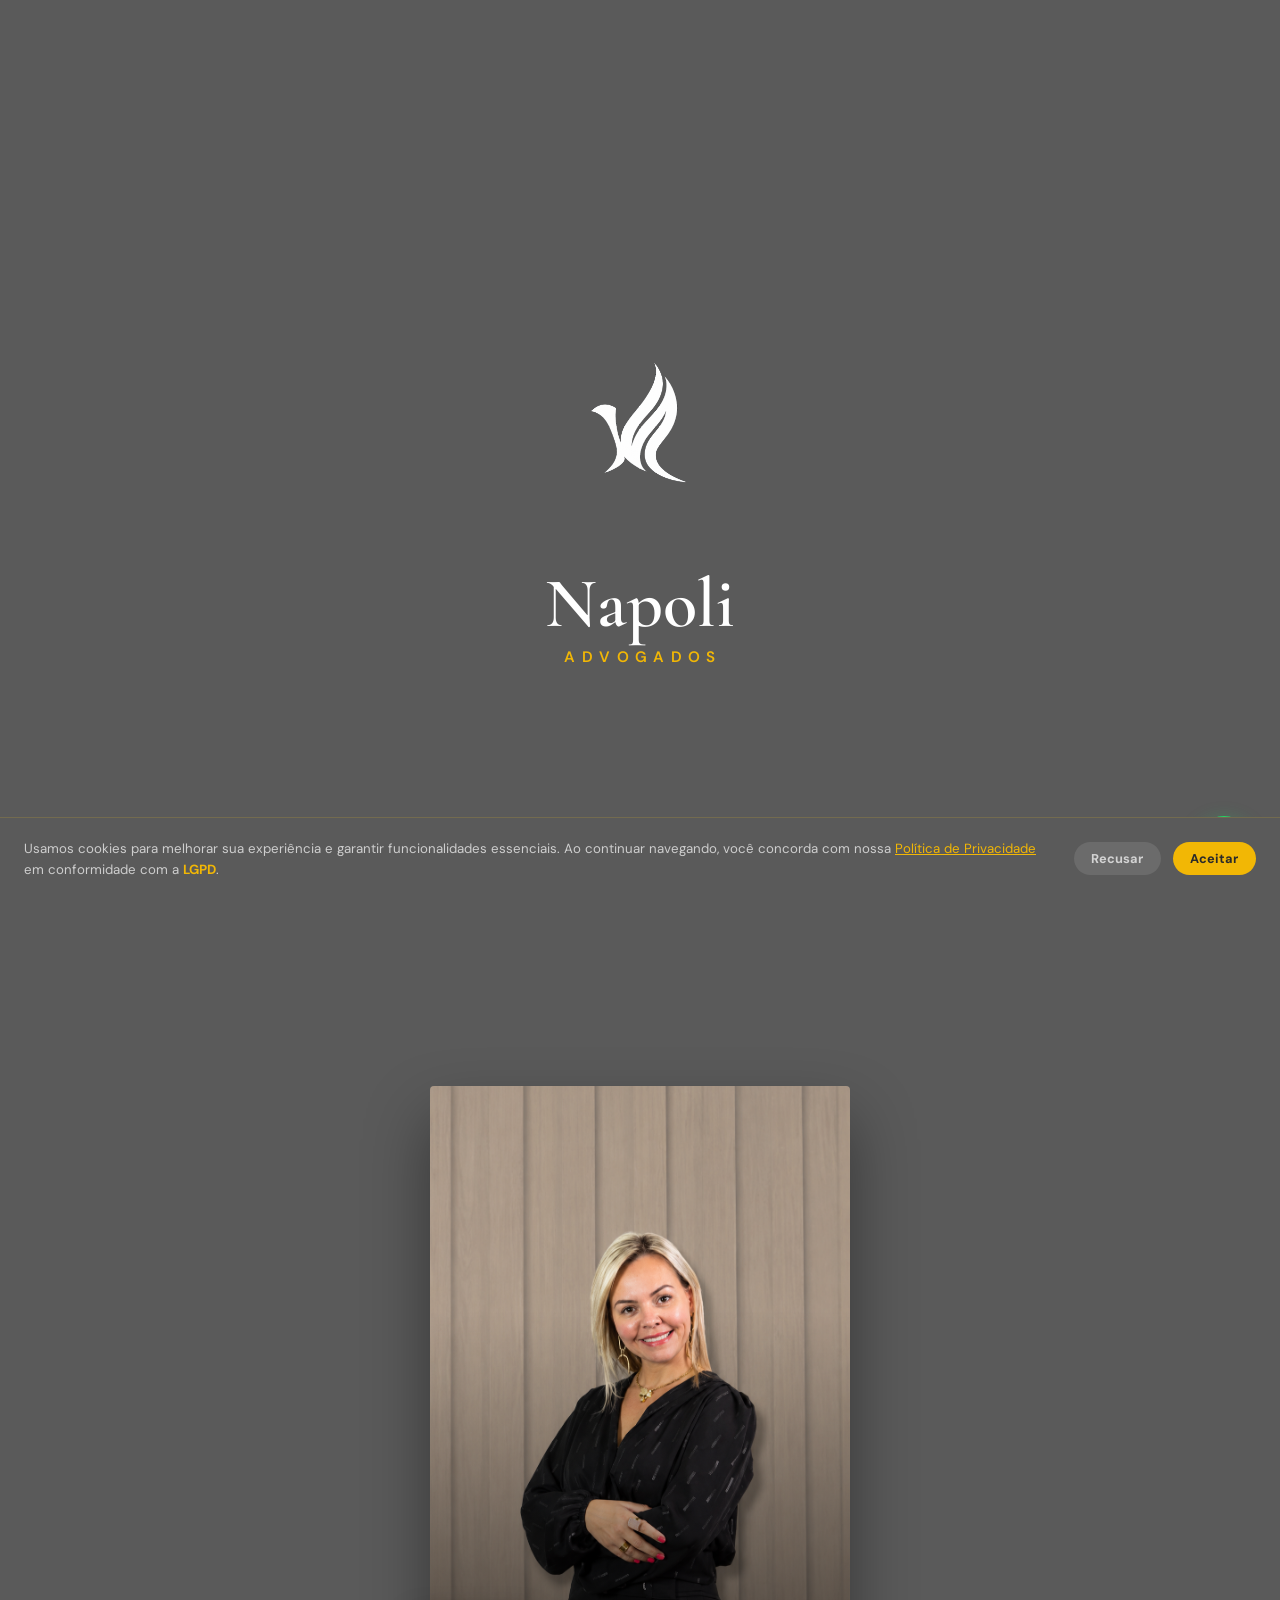
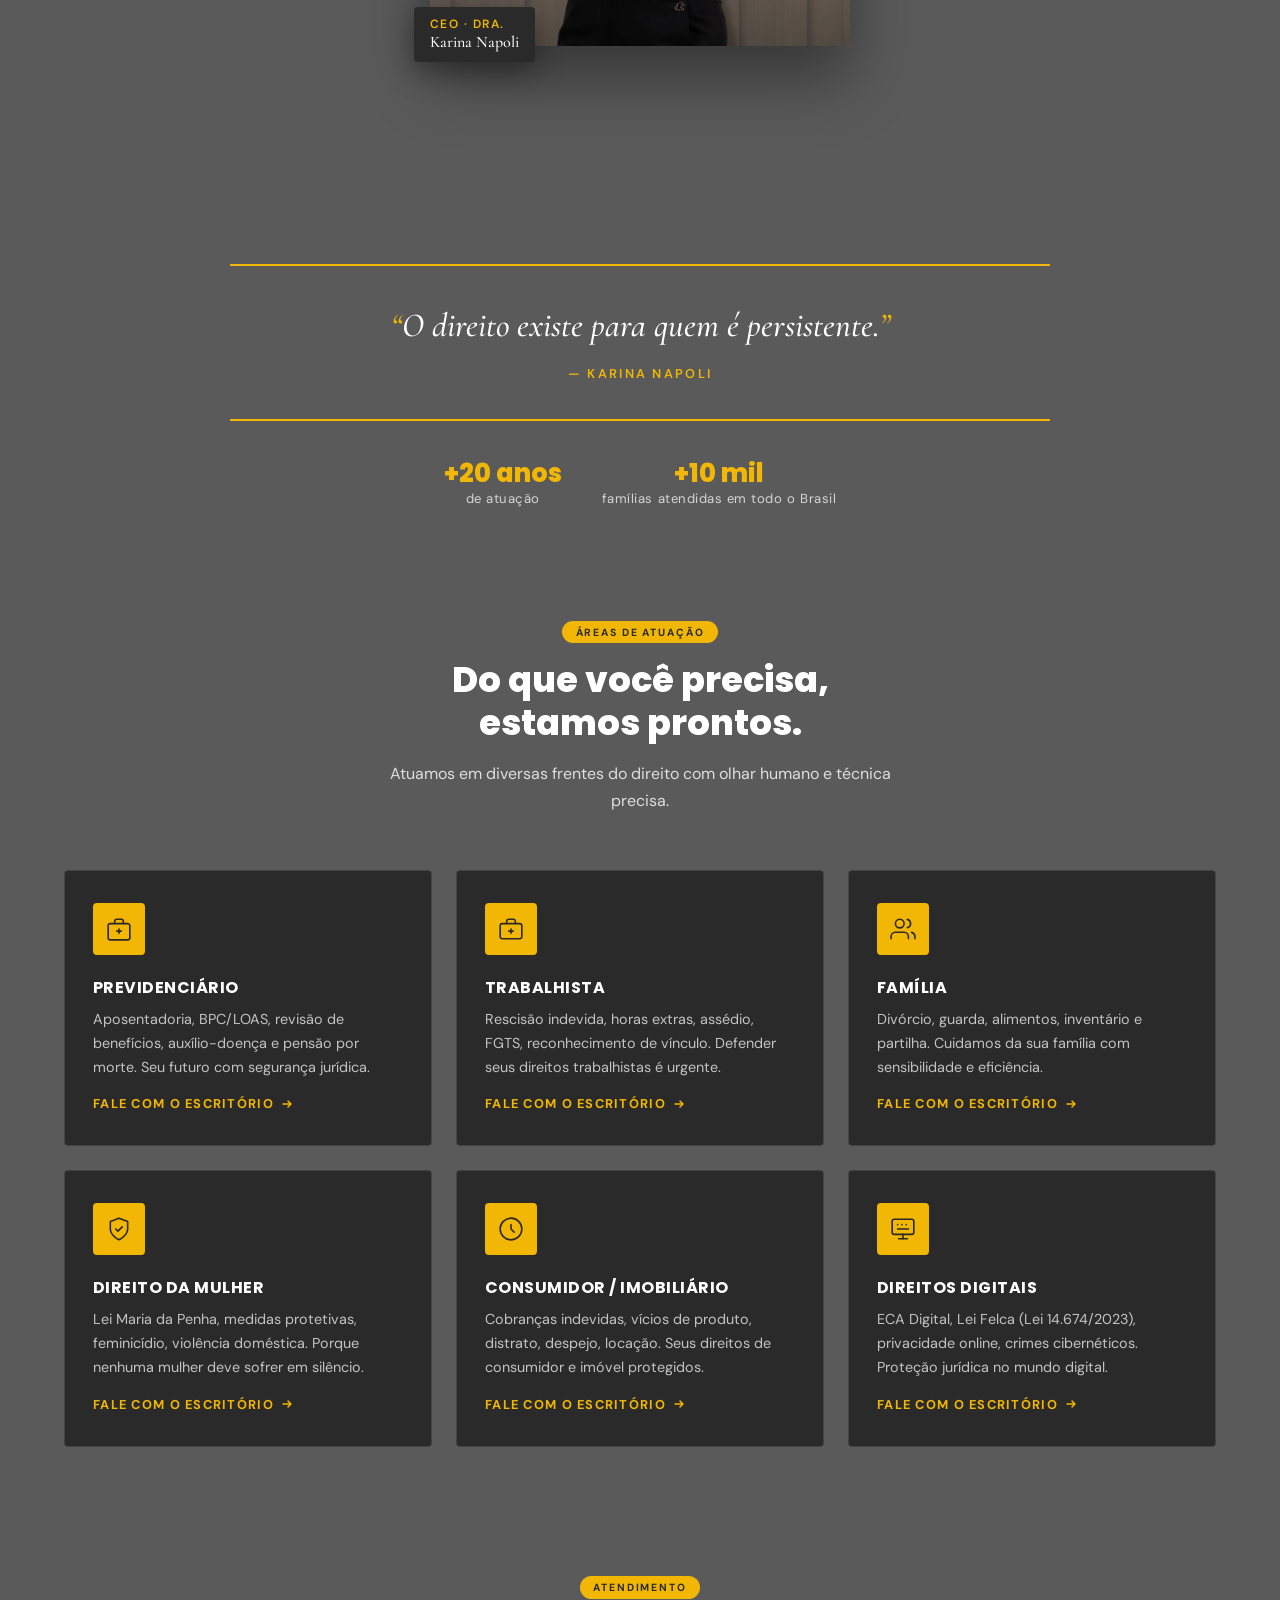
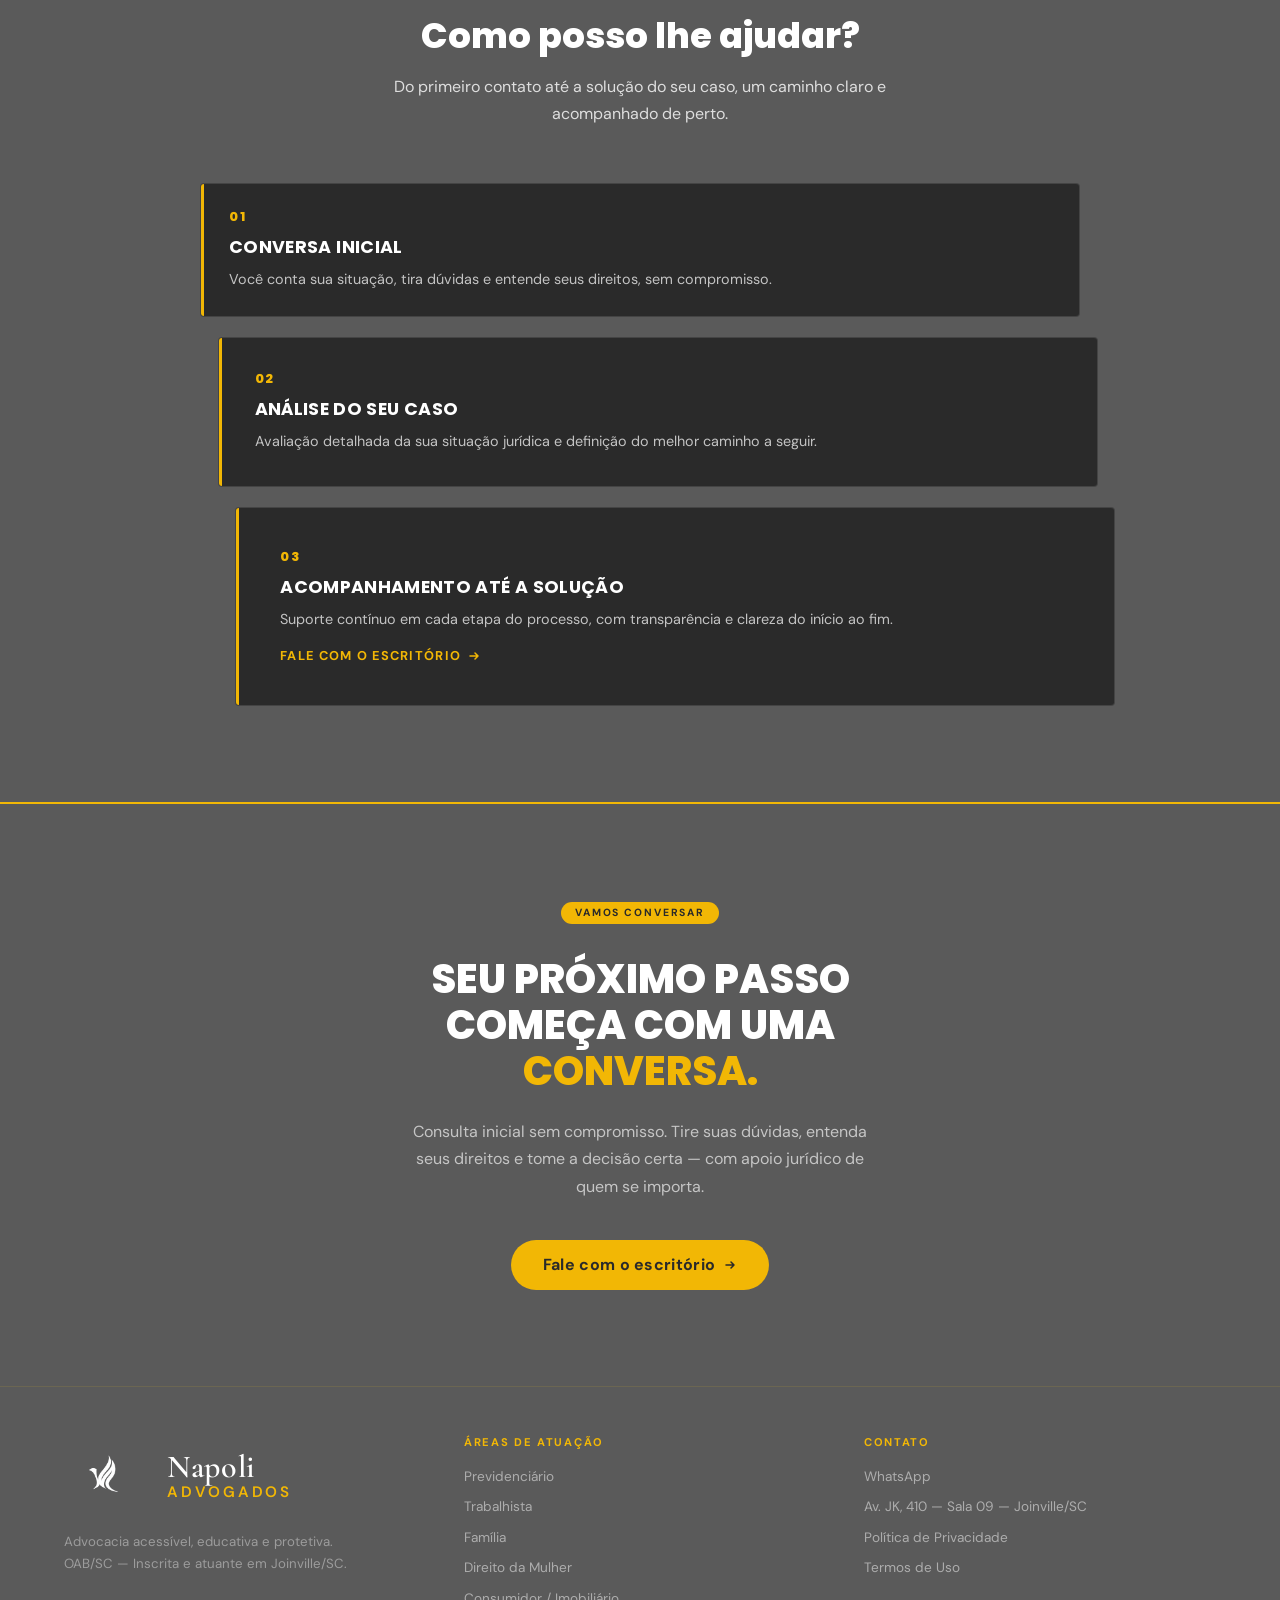
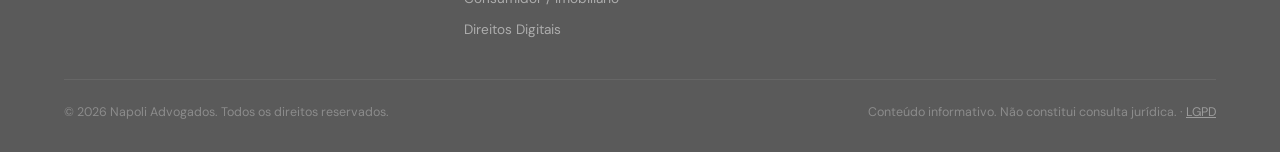
==== commit 6f4b3ad1: "feat: menu da home aparece so depois de rolar a intro - <header> da home ganha .header--auto-hide (s" ====
--- a/index.html
+++ b/index.html
@@ -24,6 +24,16 @@
   <link rel="preconnect" href="https://fonts.gstatic.com" crossorigin />
   <link href="https://fonts.googleapis.com/css2?family=Cormorant+Garamond:ital,wght@0,500;0,600;1,500&family=Poppins:wght@700;800&family=DM+Sans:wght@400;500;600&display=swap" rel="stylesheet" />
   <link rel="stylesheet" href="assets/css/styles.css" />
+  <!-- sem JS o menu não teria como reaparecer ao rolar: devolve ele visível -->
+  <noscript>
+    <style>
+      .header--auto-hide .navbar {
+        transform: none;
+        opacity: 1;
+        pointer-events: auto;
+      }
+    </style>
+  </noscript>
   <script type="application/ld+json">
   {
     "@context": "https://schema.org",
@@ -50,7 +60,9 @@
 
   <a href="#main" class="skip-link">Pular para o conteúdo</a>
   <!-- ══════════ NAVBAR ══════════ -->
-  <header>
+  <!-- header--auto-hide: só na home. O menu fica oculto sobre a intro e
+       aparece quando a pessoa começa a descer (ver script.js). -->
+  <header class="header--auto-hide" id="site-header">
     <nav class="navbar" aria-label="Navegação principal">
       <a href="/" class="navbar__logo" aria-label="Napoli Advogados — Página inicial">
         <img src="assets/images/logo-icone.png" alt="Napoli Advogados" height="58" style="height:58px;width:auto;display:block;" />
--- a/assets/css/styles.css
+++ b/assets/css/styles.css
@@ -53,6 +53,33 @@
     .skip-link:focus { top: 0; }
 
     /* ─── NAVBAR ─── */
+    /* Só na home (header--auto-hide): o menu nasce oculto sobre a intro e o
+       script adiciona .is-visible assim que a página começa a descer.
+       Sem JS, o <noscript> do index.html devolve o menu visível. */
+    .header--auto-hide .navbar {
+      transform: translateY(-100%);
+      opacity: 0;
+      /* visibility tira os links da ordem de tabulação enquanto o menu está
+         oculto; o delay deixa a animação de saída terminar antes disso */
+      visibility: hidden;
+      pointer-events: none;
+      transition: transform .45s cubic-bezier(.22,.61,.36,1),
+                  opacity .35s ease,
+                  visibility 0s linear .45s;
+    }
+    .header--auto-hide.is-visible .navbar {
+      transform: none;
+      opacity: 1;
+      visibility: visible;
+      pointer-events: auto;
+      transition: transform .45s cubic-bezier(.22,.61,.36,1),
+                  opacity .35s ease,
+                  visibility 0s;
+    }
+    @media (prefers-reduced-motion: reduce) {
+      .header--auto-hide .navbar { transition: none; }
+    }
+
     .navbar {
       position: fixed;
       top: 0; left: 0; right: 0;
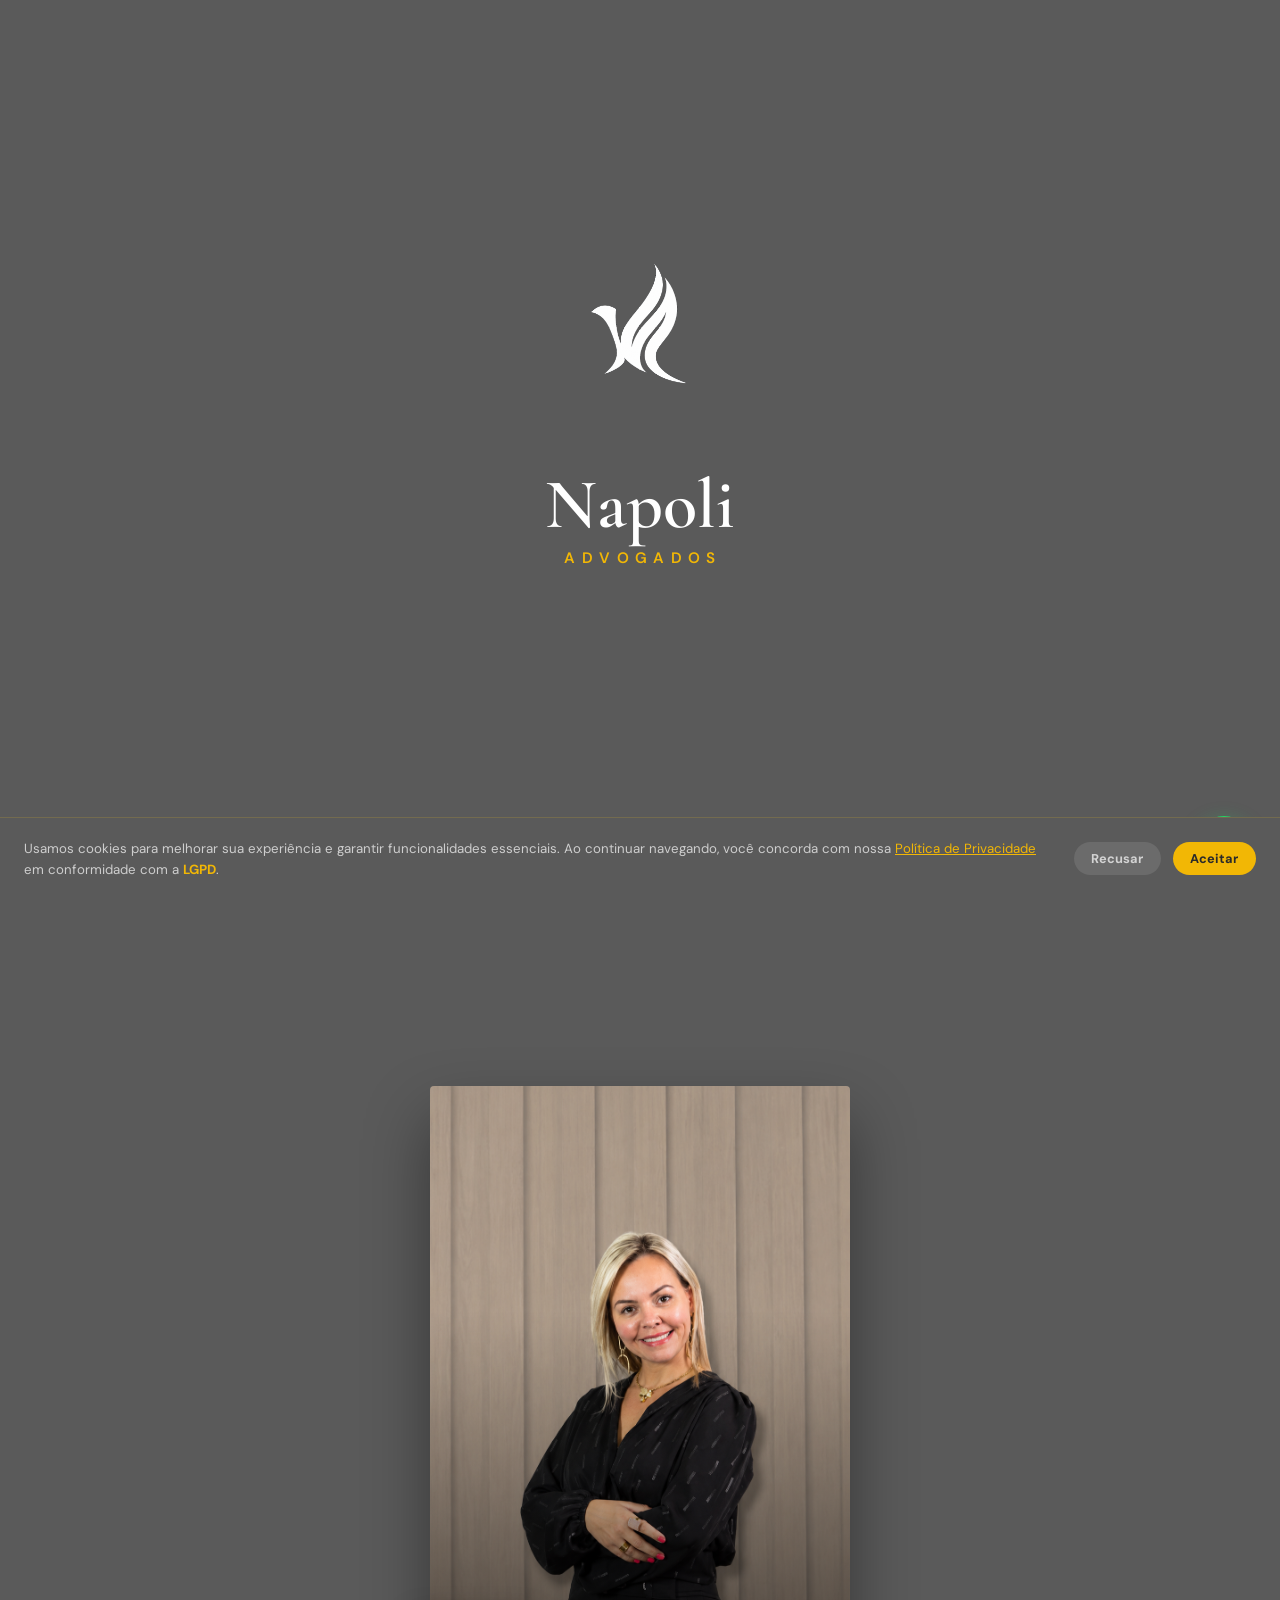
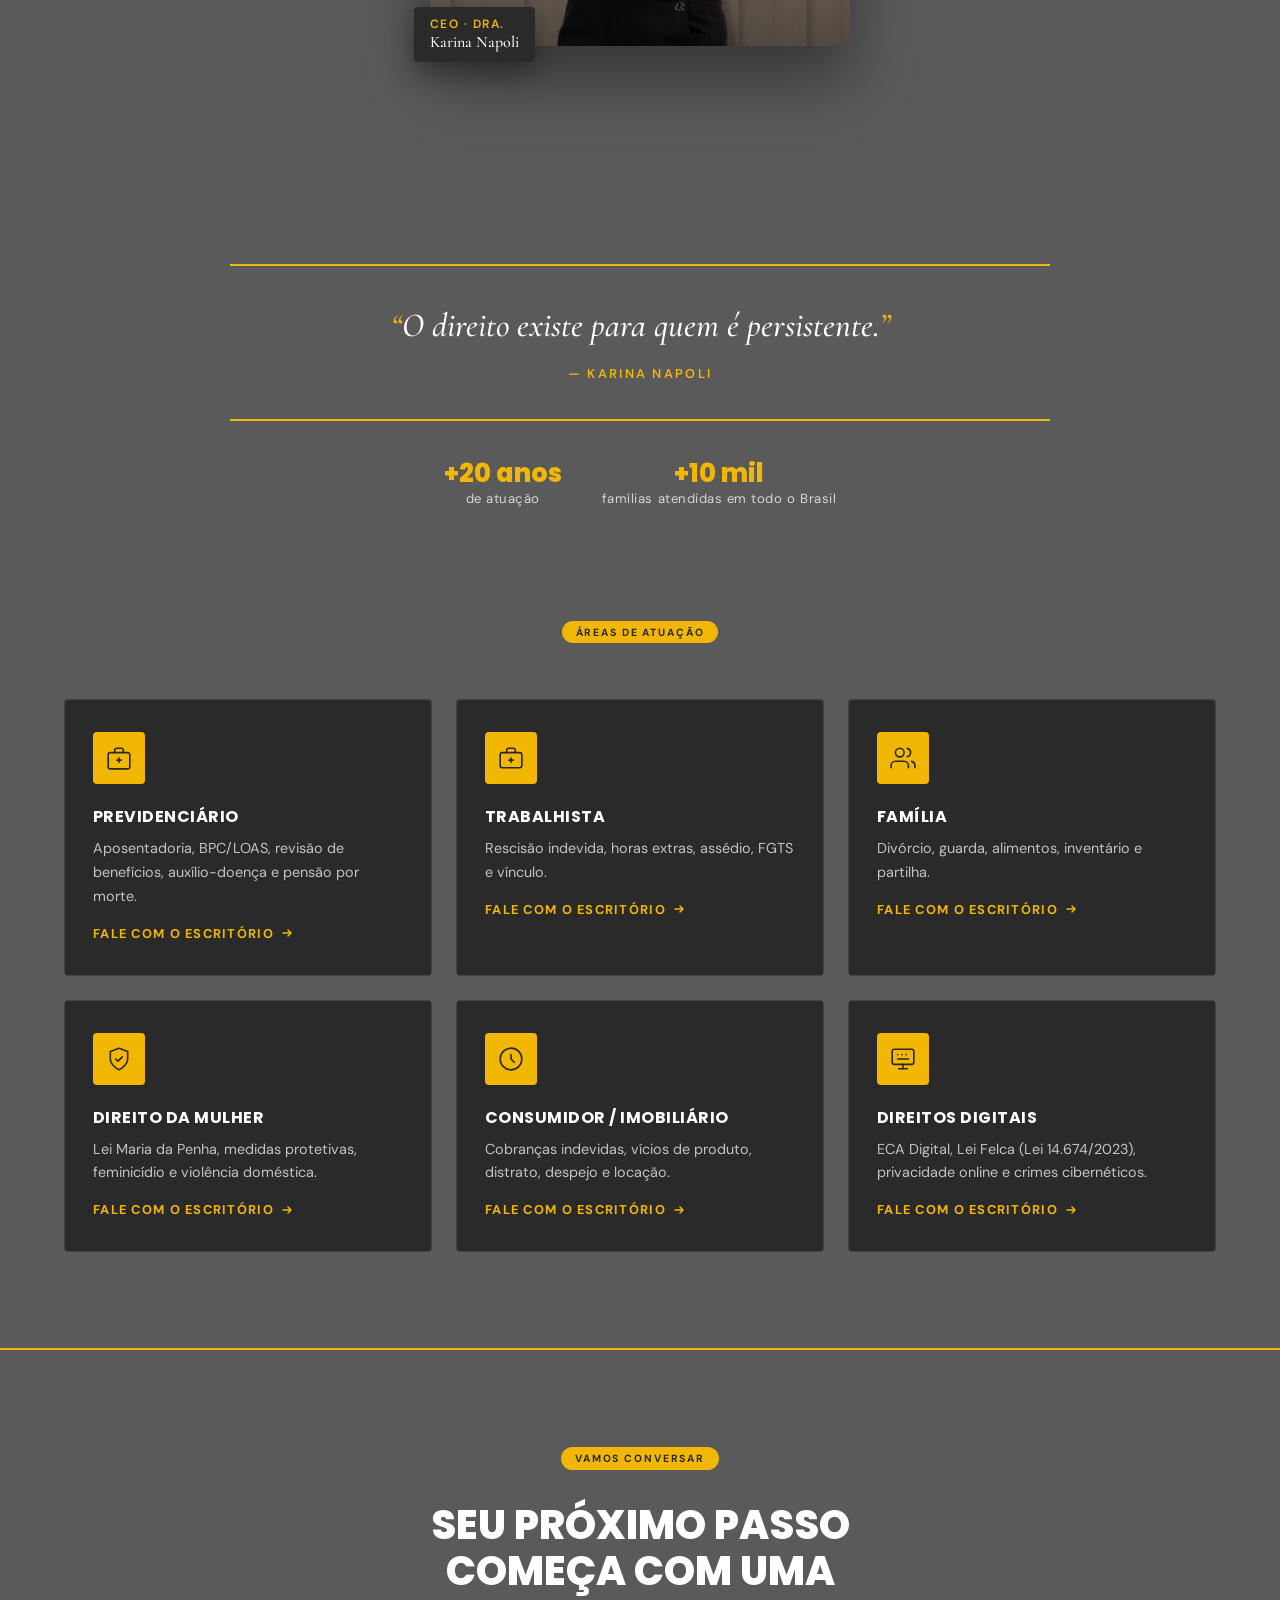
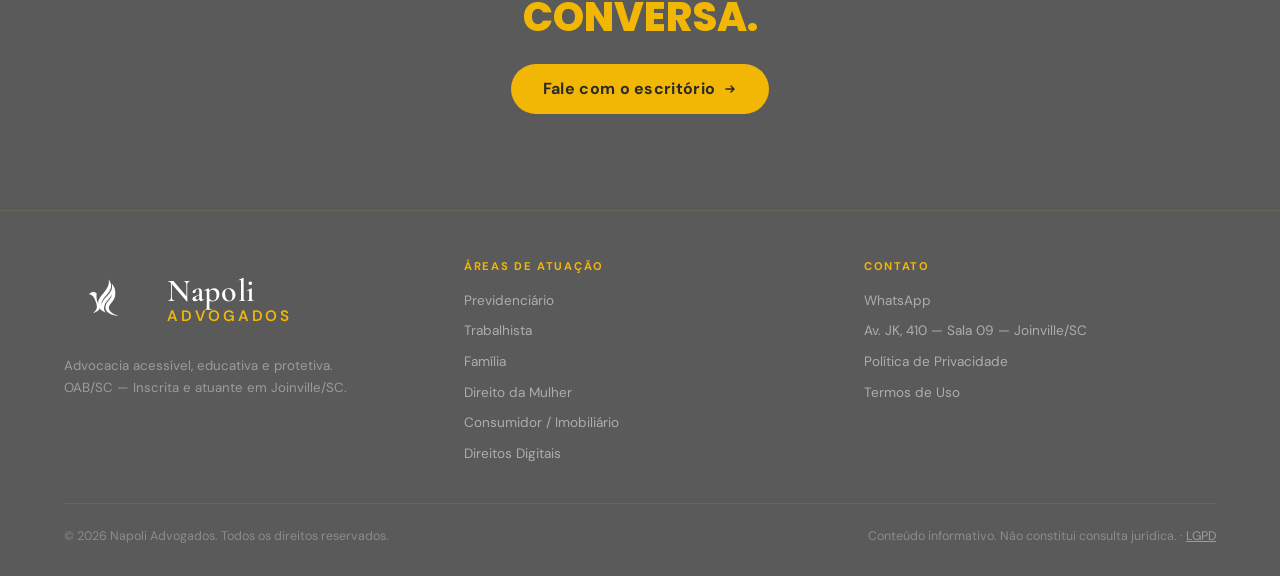
==== commit 30e8ec3a: "content: aplica textos da cliente e enxuga a home - sobre: substitui o placeholder da bio pelo texto" ====
--- a/index.html
+++ b/index.html
@@ -51,7 +51,7 @@
       "addressRegion": "SC",
       "addressCountry": "BR"
     },
-    "openingHours": ["Mo-Fr 08:00-18:00", "Sa 09:00-12:00"],
+    "openingHours": ["Mo-Fr 09:00-12:00", "Mo-Fr 13:00-18:00"],
     "sameAs": ["https://www.instagram.com/"]
   }
   </script>
@@ -177,9 +177,7 @@
 <section class="areas" id="areas" aria-labelledby="areas-title">
       <div class="container">
         <div class="areas__head reveal">
-          <span class="section-label">Áreas de Atuação</span>
-          <h2 class="section-title" id="areas-title">Do que você precisa,<br/>estamos prontos.</h2>
-          <p class="section-desc">Atuamos em diversas frentes do direito com olhar humano e técnica precisa.</p>
+          <h2 class="section-label" id="areas-title">Áreas de Atuação</h2>
         </div>
 
         <div class="areas__grid">
@@ -189,7 +187,7 @@
               <svg viewBox="0 0 24 24"><path d="M20 7H4C2.9 7 2 7.9 2 9v11c0 1.1.9 2 2 2h16c1.1 0 2-.9 2-2V9c0-1.1-.9-2-2-2z"/><path d="M16 7V5a2 2 0 00-2-2h-4a2 2 0 00-2 2v2"/><line x1="12" y1="12" x2="12" y2="16"/><line x1="10" y1="14" x2="14" y2="14"/></svg>
             </div>
             <h3 class="area-card__title">Previdenciário</h3>
-            <p class="area-card__desc">Aposentadoria, BPC/LOAS, revisão de benefícios, auxílio-doença e pensão por morte. Seu futuro com segurança jurídica.</p>
+            <p class="area-card__desc">Aposentadoria, BPC/LOAS, revisão de benefícios, auxílio-doença e pensão por morte.</p>
             <a href="https://www.instagram.com/p/DZVb6u3xHnd/" class="area-card__link" target="_blank" rel="noopener noreferrer" aria-label="Ver publicação sobre Previdenciário no Instagram">
               <span class="area-card__link-label">Fale com o escritório</span>
               <svg width="14" height="14" viewBox="0 0 14 14" fill="none" aria-hidden="true"><path d="M3 7h8M8 4l3 3-3 3" stroke="currentColor" stroke-width="1.5" stroke-linecap="round" stroke-linejoin="round"/></svg>
@@ -201,7 +199,7 @@
               <svg viewBox="0 0 24 24"><rect x="2" y="7" width="20" height="14" rx="2"/><path d="M16 7V5a2 2 0 00-2-2h-4a2 2 0 00-2 2v2"/><path d="M12 12v4"/><path d="M10 14h4"/></svg>
             </div>
             <h3 class="area-card__title">Trabalhista</h3>
-            <p class="area-card__desc">Rescisão indevida, horas extras, assédio, FGTS, reconhecimento de vínculo. Defender seus direitos trabalhistas é urgente.</p>
+            <p class="area-card__desc">Rescisão indevida, horas extras, assédio, FGTS e vínculo.</p>
             <a href="https://www.instagram.com/p/DaV6LTcGHap/" class="area-card__link" target="_blank" rel="noopener noreferrer" aria-label="Ver publicação sobre Trabalhista no Instagram">
               <span class="area-card__link-label">Fale com o escritório</span>
               <svg width="14" height="14" viewBox="0 0 14 14" fill="none" aria-hidden="true"><path d="M3 7h8M8 4l3 3-3 3" stroke="currentColor" stroke-width="1.5" stroke-linecap="round" stroke-linejoin="round"/></svg>
@@ -213,7 +211,7 @@
               <svg viewBox="0 0 24 24"><path d="M17 21v-2a4 4 0 00-4-4H5a4 4 0 00-4 4v2"/><circle cx="9" cy="7" r="4"/><path d="M23 21v-2a4 4 0 00-3-3.87"/><path d="M16 3.13a4 4 0 010 7.75"/></svg>
             </div>
             <h3 class="area-card__title">Família</h3>
-            <p class="area-card__desc">Divórcio, guarda, alimentos, inventário e partilha. Cuidamos da sua família com sensibilidade e eficiência.</p>
+            <p class="area-card__desc">Divórcio, guarda, alimentos, inventário e partilha.</p>
             <a href="https://www.instagram.com/p/DZ-22b6hetA/" class="area-card__link" target="_blank" rel="noopener noreferrer" aria-label="Ver publicação sobre Família no Instagram">
               <span class="area-card__link-label">Fale com o escritório</span>
               <svg width="14" height="14" viewBox="0 0 14 14" fill="none" aria-hidden="true"><path d="M3 7h8M8 4l3 3-3 3" stroke="currentColor" stroke-width="1.5" stroke-linecap="round" stroke-linejoin="round"/></svg>
@@ -225,7 +223,7 @@
               <svg viewBox="0 0 24 24"><path d="M12 22s8-4 8-10V5l-8-3-8 3v7c0 6 8 10 8 10z"/><path d="M9 12l2 2 4-4"/></svg>
             </div>
             <h3 class="area-card__title">Direito da Mulher</h3>
-            <p class="area-card__desc">Lei Maria da Penha, medidas protetivas, feminicídio, violência doméstica. Porque nenhuma mulher deve sofrer em silêncio.</p>
+            <p class="area-card__desc">Lei Maria da Penha, medidas protetivas, feminicídio e violência doméstica.</p>
             <a href="/contato" class="area-card__link" aria-label="Fale com o escritório sobre Direito da Mulher">
               <span class="area-card__link-label">Fale com o escritório</span>
               <svg width="14" height="14" viewBox="0 0 14 14" fill="none" aria-hidden="true"><path d="M3 7h8M8 4l3 3-3 3" stroke="currentColor" stroke-width="1.5" stroke-linecap="round" stroke-linejoin="round"/></svg>
@@ -237,7 +235,7 @@
               <svg viewBox="0 0 24 24"><circle cx="12" cy="12" r="10"/><path d="M12 8v4l3 3"/></svg>
             </div>
             <h3 class="area-card__title">Consumidor / Imobiliário</h3>
-            <p class="area-card__desc">Cobranças indevidas, vícios de produto, distrato, despejo, locação. Seus direitos de consumidor e imóvel protegidos.</p>
+            <p class="area-card__desc">Cobranças indevidas, vícios de produto, distrato, despejo e locação.</p>
             <a href="/contato" class="area-card__link" aria-label="Fale com o escritório sobre Consumidor e Imobiliário">
               <span class="area-card__link-label">Fale com o escritório</span>
               <svg width="14" height="14" viewBox="0 0 14 14" fill="none" aria-hidden="true"><path d="M3 7h8M8 4l3 3-3 3" stroke="currentColor" stroke-width="1.5" stroke-linecap="round" stroke-linejoin="round"/></svg>
@@ -249,50 +247,13 @@
               <svg viewBox="0 0 24 24"><rect x="2" y="3" width="20" height="14" rx="2"/><path d="M8 21h8"/><path d="M12 17v4"/><path d="M7 8h.01M11 8h.01M15 8h.01M7 12h10"/></svg>
             </div>
             <h3 class="area-card__title">Direitos Digitais</h3>
-            <p class="area-card__desc">ECA Digital, Lei Felca (Lei 14.674/2023), privacidade online, crimes cibernéticos. Proteção jurídica no mundo digital.</p>
+            <p class="area-card__desc">ECA Digital, Lei Felca (Lei 14.674/2023), privacidade online e crimes cibernéticos.</p>
             <a href="/contato" class="area-card__link" aria-label="Fale com o escritório sobre Direitos Digitais">
               <span class="area-card__link-label">Fale com o escritório</span>
               <svg width="14" height="14" viewBox="0 0 14 14" fill="none" aria-hidden="true"><path d="M3 7h8M8 4l3 3-3 3" stroke="currentColor" stroke-width="1.5" stroke-linecap="round" stroke-linejoin="round"/></svg>
             </a>
           </article>
 
-        </div>
-      </div>
-    </section>
-
-    <!-- ══════════ COMO POSSO LHE AJUDAR? (3 blocos, do rascunho da Karina — 21/07) ══════════
-         TODO(confirmar com a Karina): título, descrição e destino de cada bloco abaixo
-         estão como placeholder até ela validar o conteúdo definitivo. -->
-    <section class="help-steps" id="como-ajudar" aria-labelledby="help-steps-title">
-      <div class="container">
-        <div class="areas__head reveal">
-          <span class="section-label">Atendimento</span>
-          <h2 class="section-title" id="help-steps-title">Como posso lhe ajudar?</h2>
-          <p class="section-desc">Do primeiro contato até a solução do seu caso, um caminho claro e acompanhado de perto.</p>
-        </div>
-
-        <div class="help-steps__grid">
-          <article class="help-steps__item help-steps__item--sm reveal">
-            <span class="help-steps__step">01</span>
-            <h3 class="help-steps__title">Conversa inicial</h3>
-            <p class="help-steps__desc"><!-- placeholder --> Você conta sua situação, tira dúvidas e entende seus direitos, sem compromisso.</p>
-          </article>
-
-          <article class="help-steps__item help-steps__item--md reveal">
-            <span class="help-steps__step">02</span>
-            <h3 class="help-steps__title">Análise do seu caso</h3>
-            <p class="help-steps__desc"><!-- placeholder --> Avaliação detalhada da sua situação jurídica e definição do melhor caminho a seguir.</p>
-          </article>
-
-          <article class="help-steps__item help-steps__item--lg reveal">
-            <span class="help-steps__step">03</span>
-            <h3 class="help-steps__title">Acompanhamento até a solução</h3>
-            <p class="help-steps__desc"><!-- placeholder --> Suporte contínuo em cada etapa do processo, com transparência e clareza do início ao fim.</p>
-            <a href="/contato" class="area-card__link" aria-label="Fale com o escritório e comece agora">
-              <span class="area-card__link-label">Fale com o escritório</span>
-              <svg width="14" height="14" viewBox="0 0 14 14" fill="none" aria-hidden="true"><path d="M3 7h8M8 4l3 3-3 3" stroke="currentColor" stroke-width="1.5" stroke-linecap="round" stroke-linejoin="round"/></svg>
-            </a>
-          </article>
         </div>
       </div>
     </section>
@@ -307,10 +268,6 @@
             começa com uma<br/>
             <em>conversa.</em>
           </h2>
-          <p class="cta-final__sub">
-            Consulta inicial sem compromisso. Tire suas dúvidas, entenda seus direitos
-            e tome a decisão certa — com apoio jurídico de quem se importa.
-          </p>
           <a href="/contato" class="btn-cta" style="font-size:1rem;padding:.9rem 2rem">
             Fale com o escritório
             <svg width="14" height="14" viewBox="0 0 14 14" fill="none" aria-hidden="true"><path d="M3 7h8M8 4l3 3-3 3" stroke="currentColor" stroke-width="1.5" stroke-linecap="round" stroke-linejoin="round"/></svg>
--- a/assets/css/styles.css
+++ b/assets/css/styles.css
@@ -207,9 +207,11 @@
       display: flex;
       flex-direction: column;
       align-items: center;
-      justify-content: center;
+      /* o padding-top define a altura da logo direto, em vez de centralizar
+         e compensar com margem — hoje puxado para perto do meio da tela */
+      justify-content: flex-start;
       gap: 2rem;
-      padding: calc(80px + 2rem) 1.5rem 3rem;
+      padding: clamp(6rem, 22vh, 16rem) 1.5rem 3rem;
       text-align: center;
     }
     .hero-intro__logo {
@@ -483,6 +485,11 @@
     .areas__head .section-desc {
       margin: 1rem auto 0;
     }
+    /* quando a faixa só traz o selo (sem título/descrição), a margem do selo
+       somaria à do bloco e abriria um vão grande antes dos cards */
+    .areas__head .section-label:only-child {
+      margin-bottom: 0;
+    }
 
     .areas__grid {
       display: grid;
@@ -568,84 +575,6 @@
     }
     .area-card__link:hover { gap: .7rem; }
 
-    /* ─── COMO POSSO LHE AJUDAR? (3 blocos, do rascunho da Karina) ─── */
-    .help-steps {
-      background: var(--bg-main);
-      padding: 2rem 0 6rem;
-      position: relative;
-    }
-
-    .help-steps__grid {
-      display: flex;
-      flex-direction: column;
-      gap: 1.25rem;
-      max-width: 880px;
-      margin: 0 auto;
-    }
-
-    .help-steps__item {
-      background: var(--card-bg-alt);
-      border: 1px solid rgba(255,255,255,.12);
-      border-radius: 4px;
-      padding: 1.75rem 2rem;
-      position: relative;
-      overflow: hidden;
-      transition: transform .25s, box-shadow .25s, border-color .25s;
-    }
-    .help-steps__item::before {
-      content: '';
-      position: absolute;
-      top: 0; left: 0; bottom: 0;
-      width: 3px;
-      background: var(--gold);
-    }
-    .help-steps__item:hover {
-      transform: translateY(-3px);
-      box-shadow: 0 12px 36px rgba(0,0,0,.35);
-      border-color: var(--gold);
-    }
-
-    /* caixas crescendo de tamanho — eco do rascunho (pequena → média → grande) */
-    .help-steps__item--sm { padding: 1.5rem 1.75rem; margin-left: 0; }
-    .help-steps__item--md { padding: 2rem 2.25rem; margin-left: 2%; margin-right: -2%; }
-    .help-steps__item--lg { padding: 2.5rem 2.75rem; margin-left: 4%; margin-right: -4%; }
-
-    .help-steps__step {
-      display: block;
-      font-family: var(--font-sans);
-      font-weight: 800;
-      font-size: .8rem;
-      letter-spacing: .12em;
-      color: var(--gold);
-      margin-bottom: .5rem;
-    }
-    .help-steps__title {
-      font-family: var(--font-sans);
-      font-weight: 700;
-      font-size: 1.1rem;
-      color: var(--white);
-      text-transform: uppercase;
-      letter-spacing: .02em;
-      margin-bottom: .5rem;
-    }
-    .help-steps__desc {
-      font-family: var(--font-body);
-      font-size: .9rem;
-      line-height: 1.65;
-      color: rgba(255,255,255,.72);
-      max-width: 620px;
-    }
-
-    @media (max-width: 640px) {
-      .help-steps__item--sm,
-      .help-steps__item--md,
-      .help-steps__item--lg {
-        margin-left: 0;
-        margin-right: 0;
-        padding: 1.5rem 1.5rem;
-      }
-    }
-
     /* ─── QUOTE / AUTORIDADE ─── */
     .quote-section {
       background: var(--navy-quote);
@@ -707,9 +636,11 @@
       align-items: center;
       margin-bottom: 5rem;
     }
+    /* sem painel ao lado: o texto ocupa a largura toda */
+    .sobre__grid--single { grid-template-columns: 1fr; }
+
     @media (max-width: 767px) {
       .sobre__grid { grid-template-columns: 1fr; gap: 2.5rem; }
-      .sobre__grid--reverse .sobre__visual { order: -1; }
     }
 
     .sobre__text .section-desc { margin: 1rem 0 1.5rem; }
@@ -760,46 +691,6 @@
     }
 
     /* Painel de texto que substitui a foto do Sobre (FASE 4.1) */
-    .sobre__panel {
-      background: var(--card-bg-alt);
-      border: 1px solid rgba(255,255,255,.12);
-      border-radius: 4px;
-      border-left: 3px solid var(--gold);
-      padding: 2rem 2rem;
-      box-shadow: 0 20px 60px rgba(0,0,0,.28);
-    }
-    .sobre__panel h3 {
-      font-family: var(--font-sans);
-      font-weight: 700;
-      font-size: 1.1rem;
-      color: var(--white);
-      margin-bottom: 1rem;
-      text-transform: uppercase;
-      letter-spacing: .03em;
-    }
-    .sobre__panel p {
-      font-family: var(--font-body);
-      font-size: .95rem;
-      line-height: 1.75;
-      color: rgba(255,255,255,.78);
-      margin-bottom: 1rem;
-    }
-    .sobre__panel p:last-child { margin-bottom: 0; }
-    .sobre__panel .sobre__tradicao {
-      font-family: var(--font-serif);
-      font-style: italic;
-      font-size: 1.05rem;
-      color: var(--white);
-      border-top: 1px solid rgba(255,255,255,.15);
-      padding-top: 1rem;
-    }
-    .sobre__panel .placeholder-note {
-      font-size: .72rem;
-      letter-spacing: .1em;
-      text-transform: uppercase;
-      color: rgba(255,255,255,.5);
-    }
-
     /* ─── CITAÇÃO DE DESTAQUE + HISTÓRIA (logo após o hero) ─── */
     .intro-strip { background: var(--bg-main); padding: 4rem 0 1rem; }
     .intro-quote {
@@ -854,9 +745,6 @@
       letter-spacing: .04em;
     }
 
-    .sobre__visual {
-      position: relative;
-    }
     .sobre__img-wrap {
       border-radius: var(--radius-card);
       overflow: hidden;
@@ -1295,8 +1183,8 @@
       .navbar__logo-name { font-size: 1.45rem; }
       .navbar__logo-sub { font-size: .68rem; }
 
-      /* Intro: logo centralizada ocupa a primeira tela */
-      .hero-intro { padding: calc(80px + 1.5rem) 1.25rem 2.5rem; }
+      /* Intro: logo mais próxima do meio, ocupando a primeira tela */
+      .hero-intro { padding: clamp(5rem, 18vh, 11rem) 1.25rem 2.5rem; }
       .hero-intro__scroll { bottom: 1.75rem; }
 
       /* Hero: só a foto, centralizada */
@@ -1402,7 +1290,7 @@
 img, svg, iframe { max-width: 100%; }
 .section-title, .hero-intro__name, .cta-final__title, .cta-final__sub,
 .intro-quote blockquote, .section-desc, .area-card__title, .area-card__desc,
-.depo-card__text, .sobre__panel p, .sabia-card__text {
+.depo-card__text, .sabia-card__text {
   overflow-wrap: break-word;
   word-break: normal;
 }
